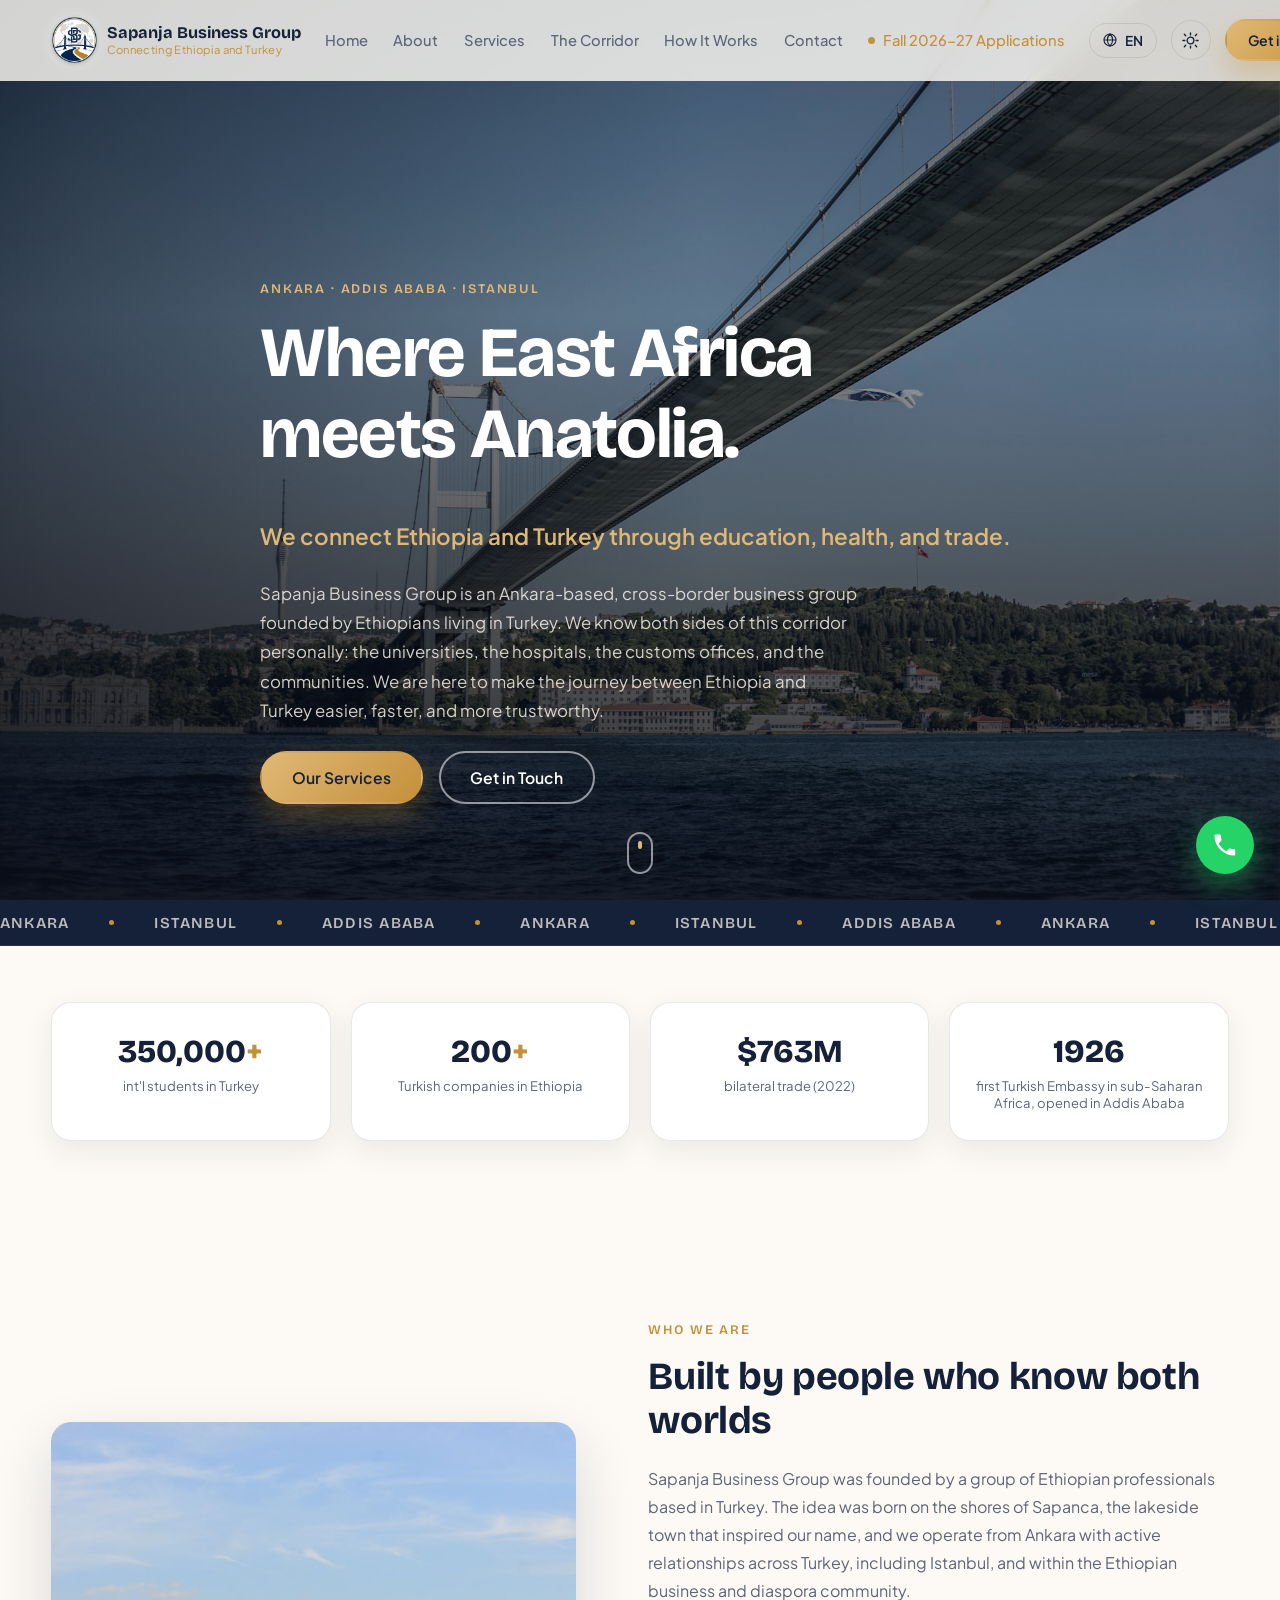
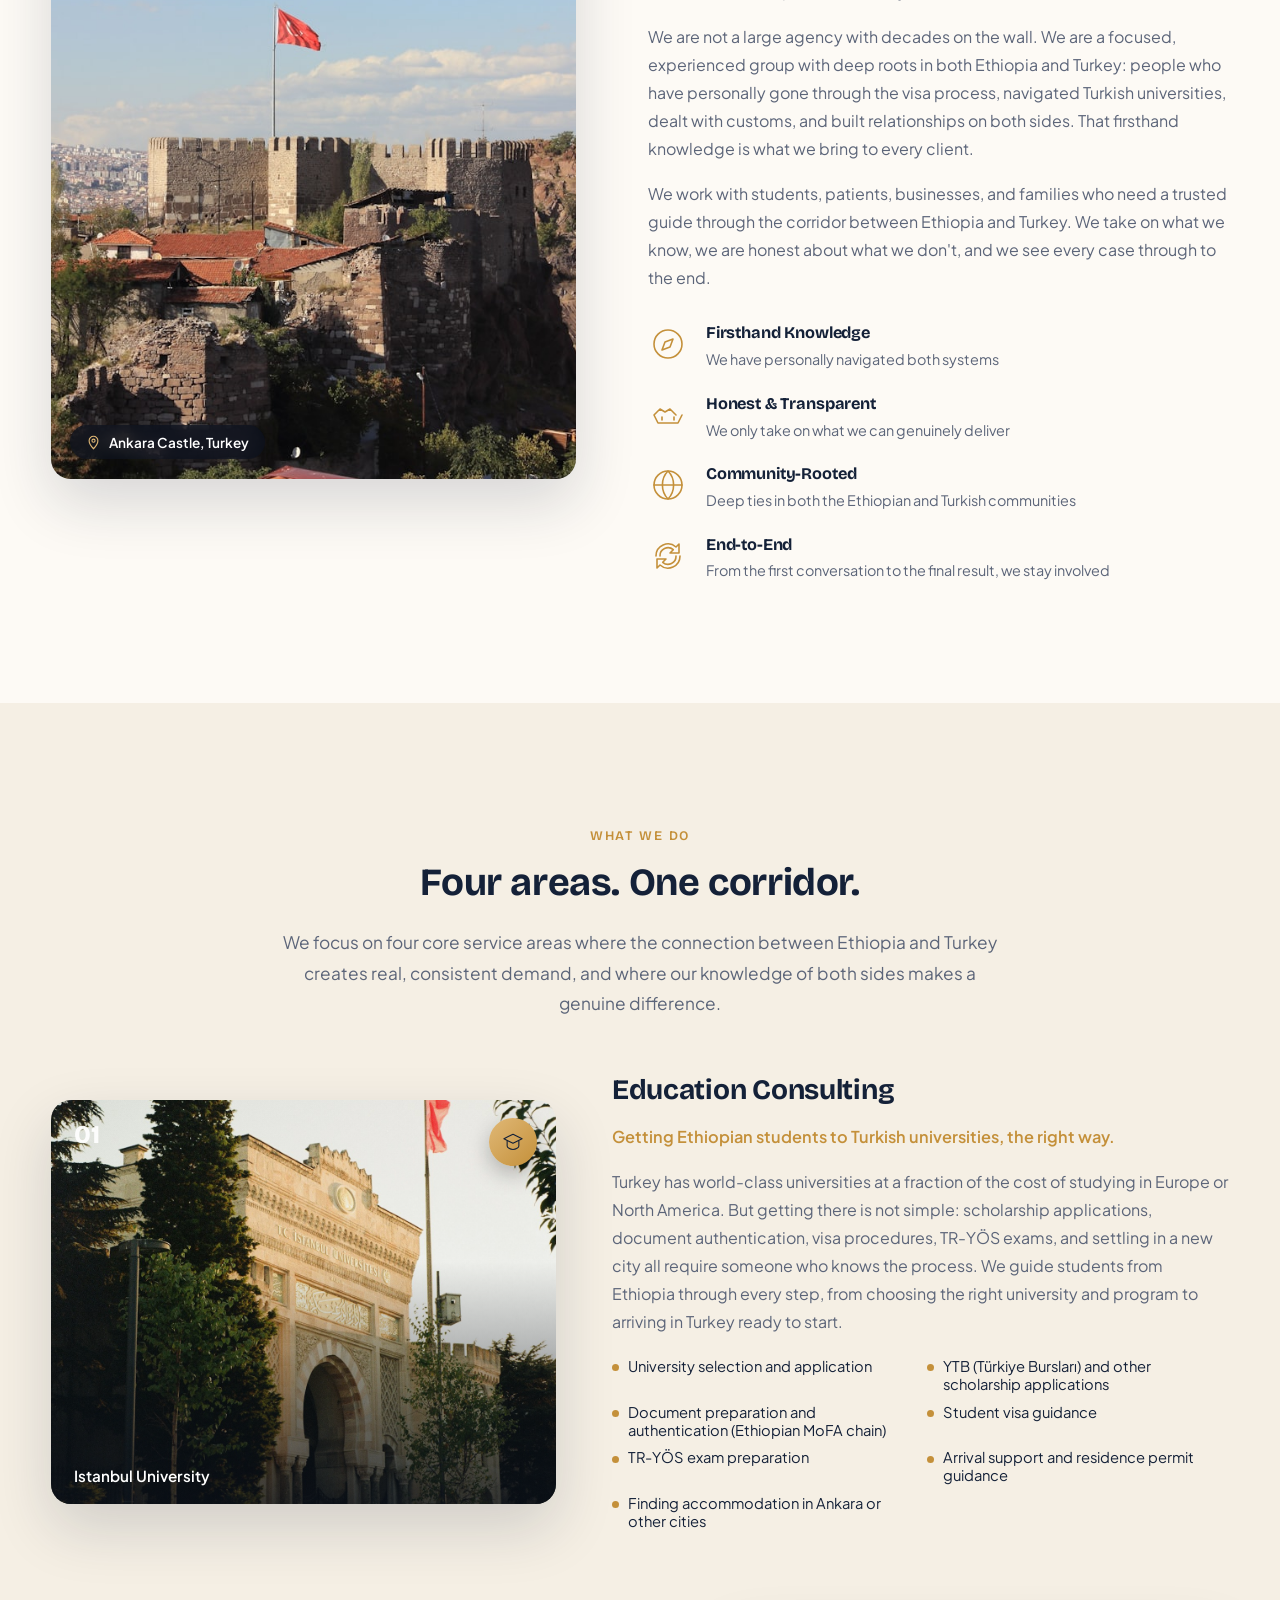
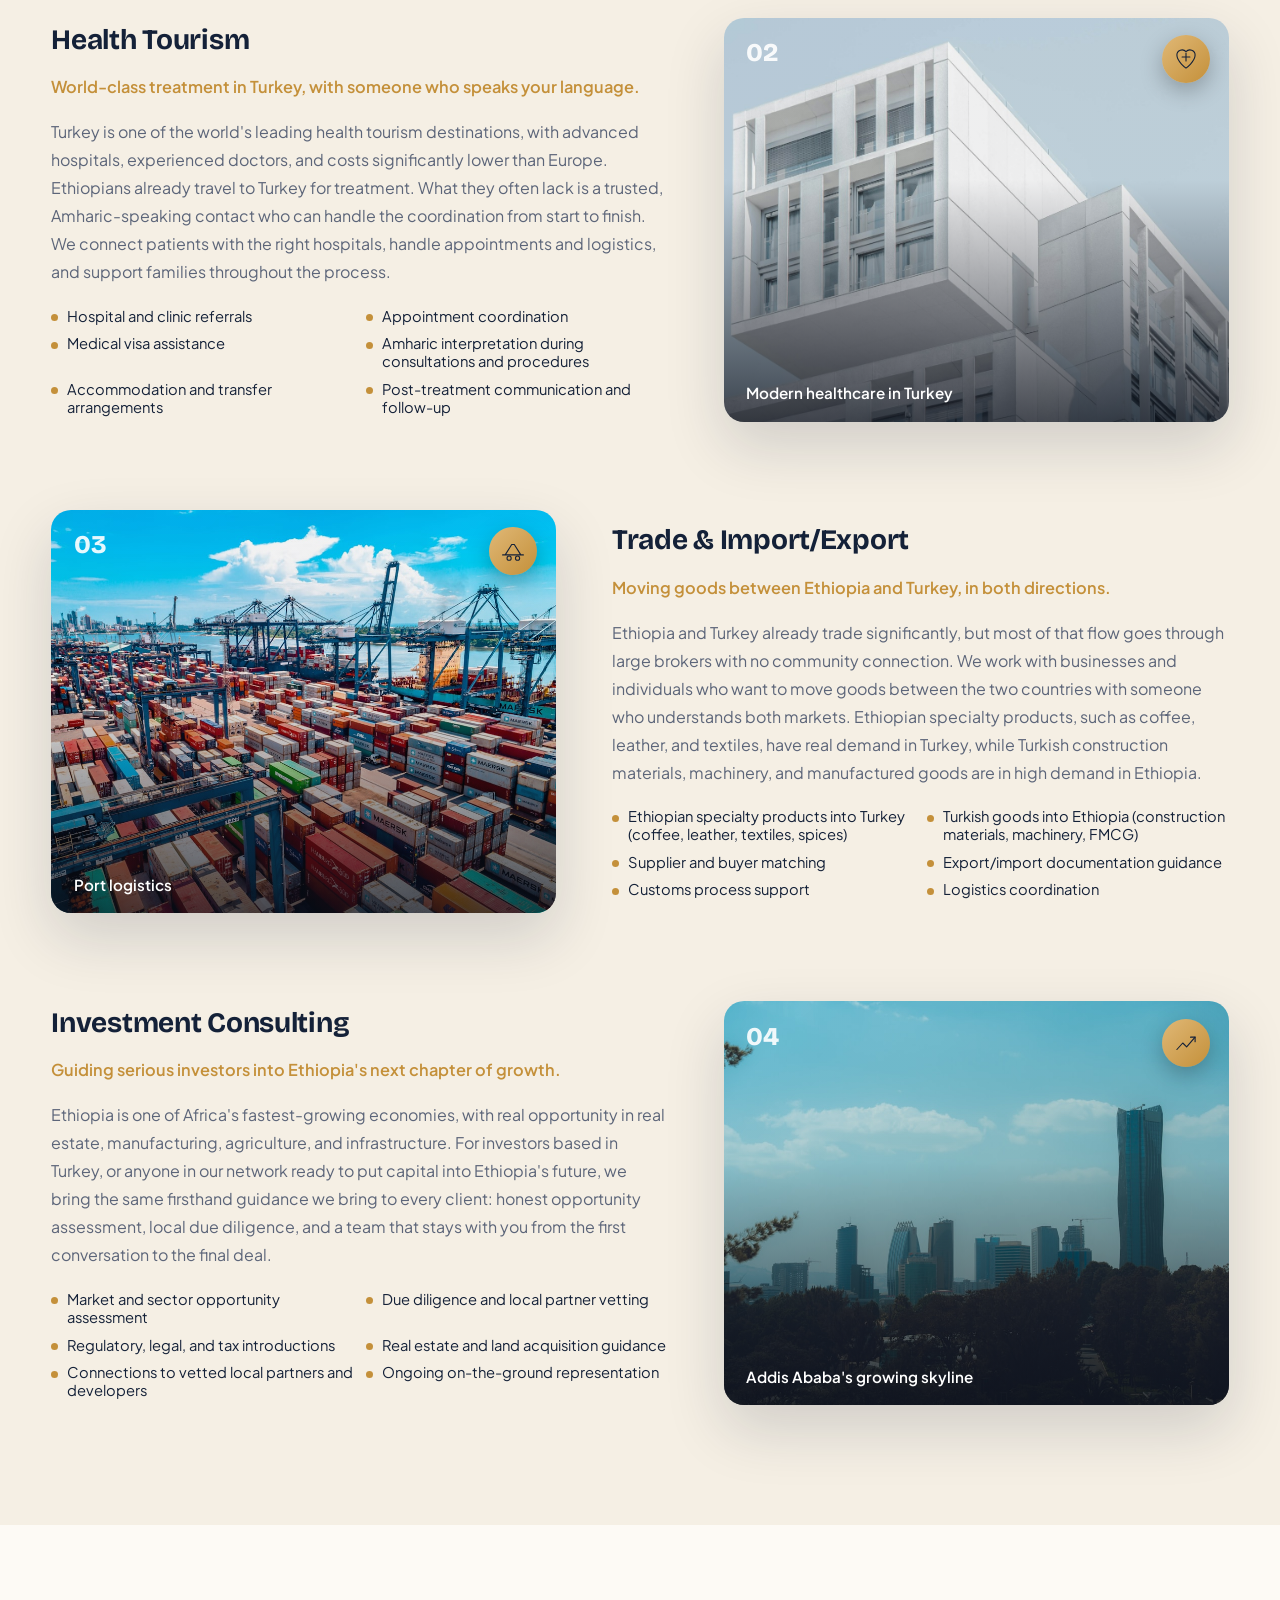
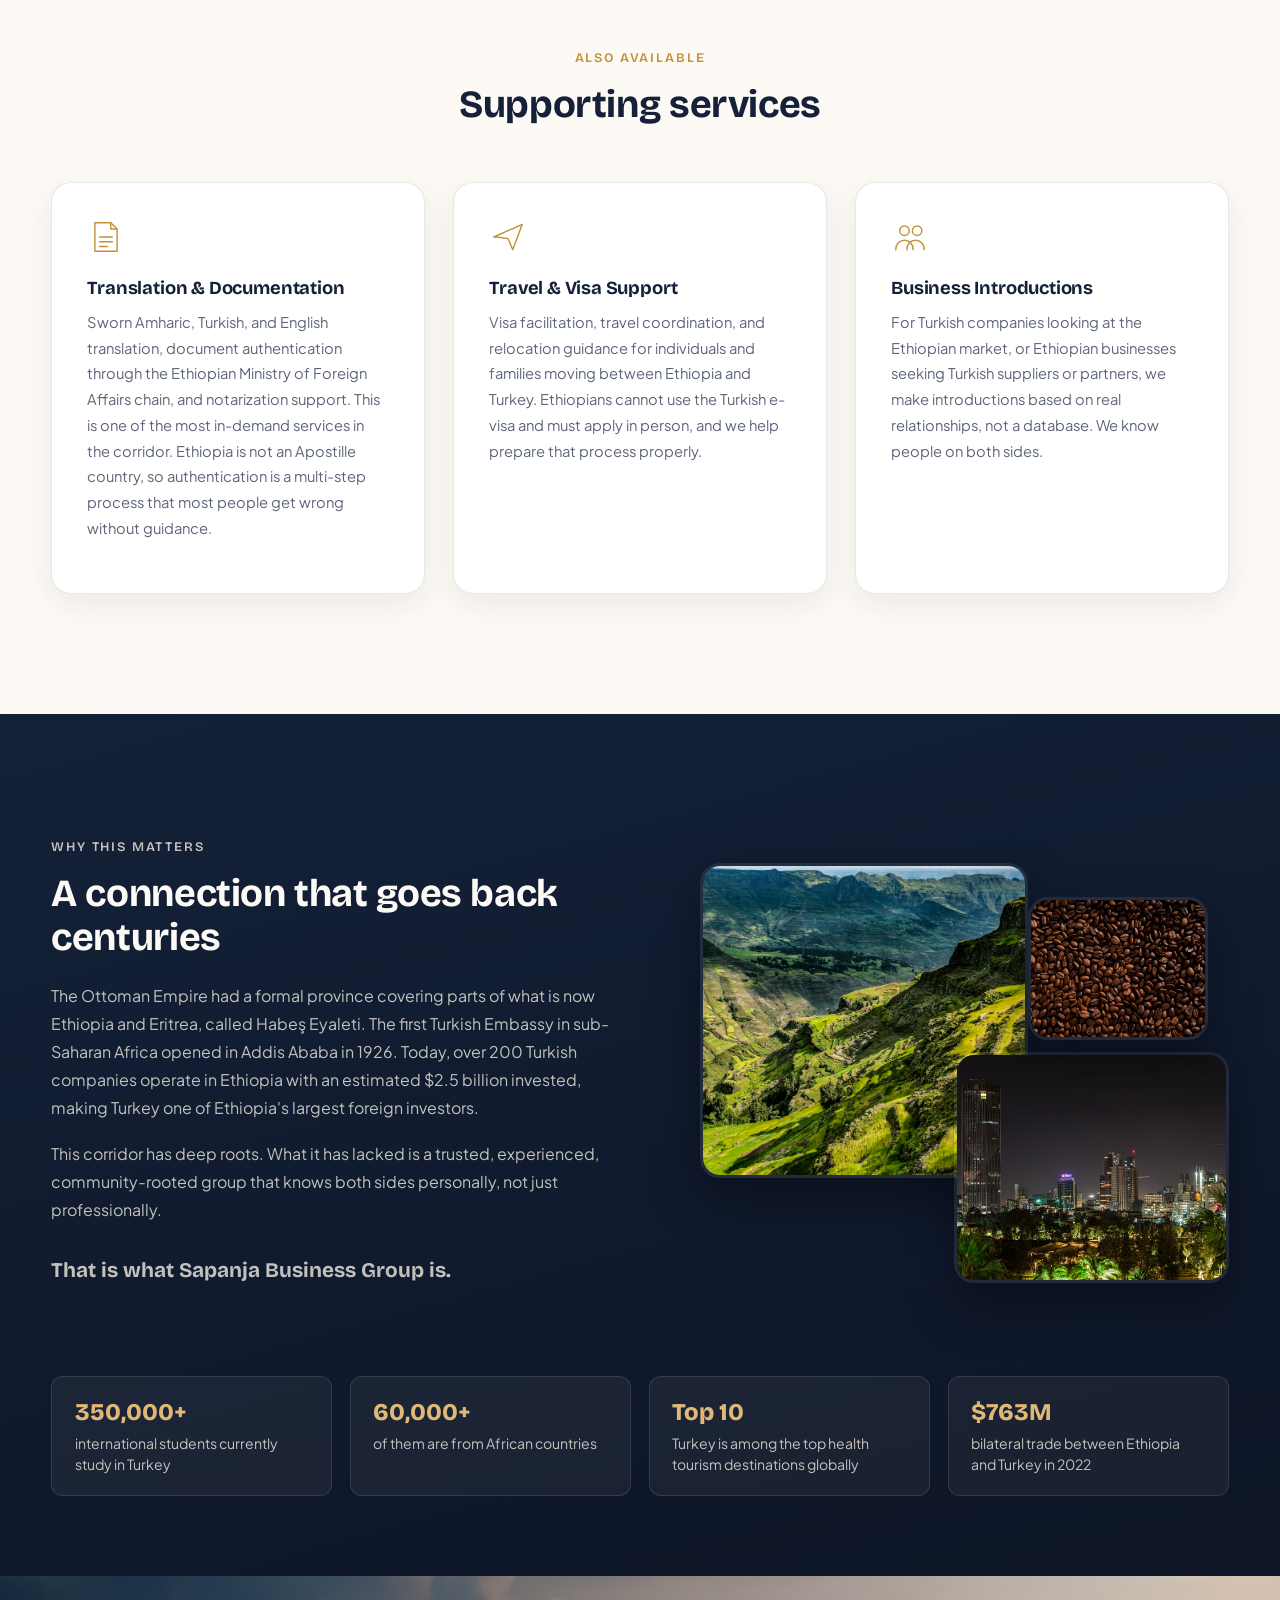
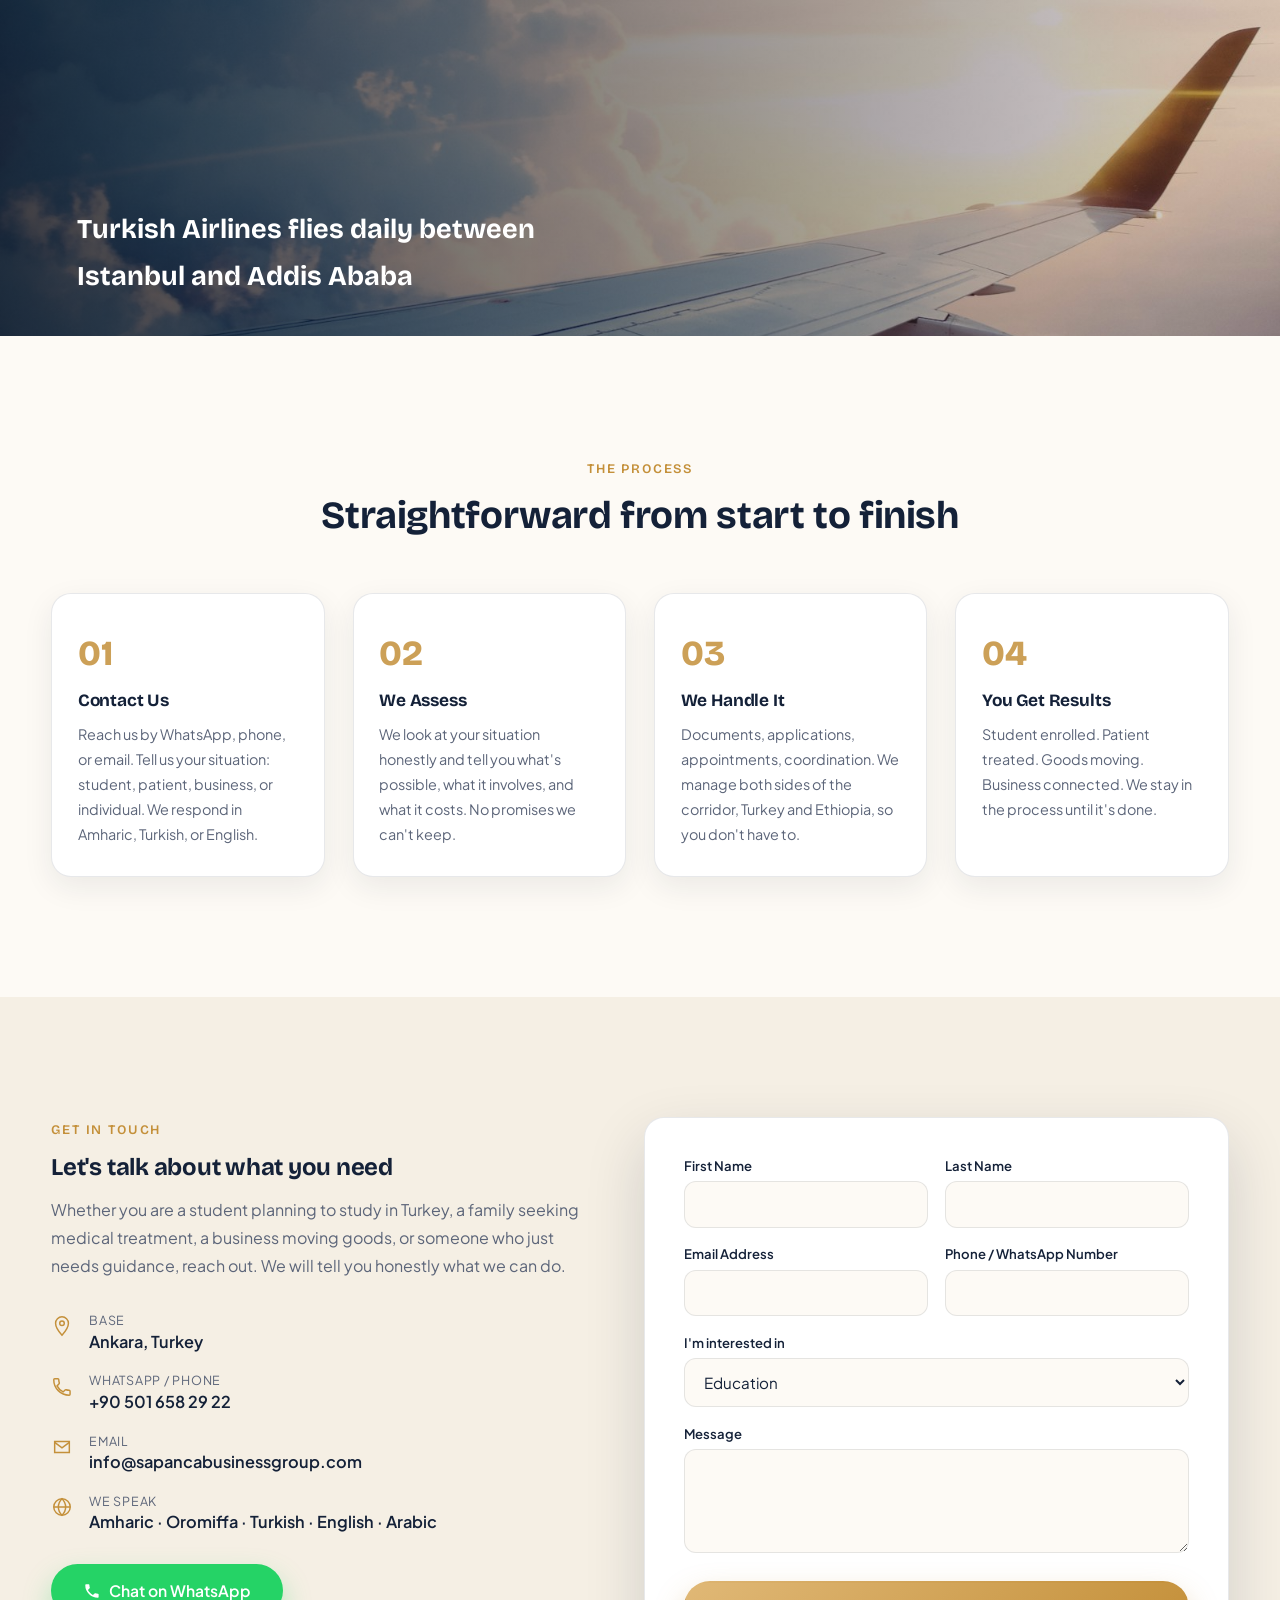
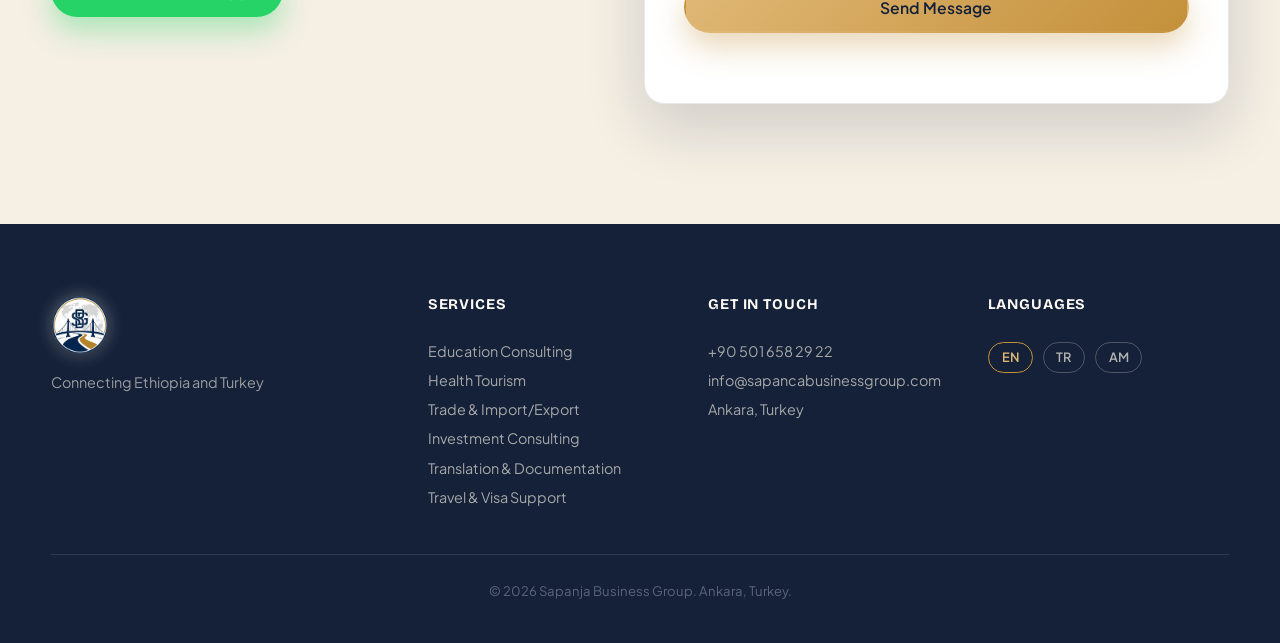
==== index.html @ 3c1582ed "Replace WhatsApp-only submission with automatic delivery Applications now reach us without the appli" ====
<!DOCTYPE html>
<html lang="en">
<head>
<meta charset="UTF-8">
<meta name="viewport" content="width=device-width, initial-scale=1.0">
<title>Sapanja Business Group | Ethiopia Turkey Education, Health & Trade</title>
<meta name="description" content="Ankara-based cross-border business group connecting Ethiopia and Turkey through education consulting, health tourism, import/export trade, and investment consulting. We speak Amharic, Oromiffa, Turkish, English, and Arabic.">
<meta name="keywords" content="study in Turkey from Ethiopia, Ethiopian students Turkey, health tourism Turkey Ethiopia, Ethiopia Turkey trade, Amharic Turkish translation, YTB scholarship Ethiopia, Ankara Ethiopia business">
<link rel="icon" type="image/png" href="assets/logo-icon.png">

<meta property="og:title" content="Sapanja Business Group | Connecting Ethiopia and Turkey">
<meta property="og:description" content="Education, health tourism, and trade between Ethiopia and Turkey.">
<meta property="og:image" content="assets/images/hero-istanbul.jpg">
<meta property="og:type" content="website">

<link rel="preconnect" href="https://fonts.googleapis.com">
<link rel="preconnect" href="https://fonts.gstatic.com" crossorigin>
<link href="https://fonts.googleapis.com/css2?family=Bricolage+Grotesque:opsz,wght@12..96,400..800&family=Plus+Jakarta+Sans:ital,wght@0,400;0,500;0,600;0,700;0,800;1,500&family=Noto+Sans+Ethiopic:wght@400;500;600;700;800&display=swap" rel="stylesheet">

<link rel="stylesheet" href="css/styles.css">
</head>
<body>

<div id="preloader" aria-hidden="true">
  <div class="preloader-badge">
    <video class="preloader-video" src="assets/animation.mp4" autoplay muted playsinline></video>
  </div>
</div>

<header class="site-header" id="siteHeader">
  <div class="container header-inner">
    <a href="#home" class="brand">
      <img src="assets/logo-icon.png" alt="Sapanja Business Group" class="brand-logo">
      <span class="brand-text">
        <span class="brand-name">Sapanja Business Group</span>
        <span class="brand-tag" data-i18n="footer.tagline">Connecting Ethiopia and Turkey</span>
      </span>
    </a>

    <nav class="main-nav" id="mainNav">
      <a href="#home" data-i18n="nav.home">Home</a>
      <a href="#about" data-i18n="nav.about">About</a>
      <a href="#services" data-i18n="nav.services">Services</a>
      <a href="#corridor" data-i18n="nav.corridor">The Corridor</a>
      <a href="#process" data-i18n="nav.process">How It Works</a>
      <a href="#contact" data-i18n="nav.contact">Contact</a>
      <a href="apply.html" class="nav-apply-link"><i></i><span data-i18n="nav.apply">Fall 2026-27 Applications</span></a>
    </nav>

    <div class="header-actions">
      <div class="lang-switch" id="langSwitch">
        <button type="button" class="lang-current" id="langButton" aria-haspopup="listbox" aria-expanded="false">
          <svg viewBox="0 0 24 24" class="icon-globe"><circle cx="12" cy="12" r="9"/><path d="M3 12h18M12 3c2.5 2.5 4 6 4 9s-1.5 6.5-4 9c-2.5-2.5-4-6-4-9s1.5-6.5 4-9Z"/></svg>
          <span id="langLabel">EN</span>
        </button>
        <ul class="lang-menu" id="langMenu" role="listbox" aria-label="Select language">
          <li role="option" data-lang="en">English</li>
          <li role="option" data-lang="tr">Türkçe</li>
          <li role="option" data-lang="am">አማርኛ</li>
        </ul>
      </div>

      <button type="button" class="theme-toggle" id="themeToggle" aria-label="Toggle dark mode">
        <svg class="icon-sun" viewBox="0 0 24 24"><circle cx="12" cy="12" r="4.2"/><path d="M12 2.5v2.4M12 19.1v2.4M4.2 4.2l1.7 1.7M18.1 18.1l1.7 1.7M2.5 12h2.4M19.1 12h2.4M4.2 19.8l1.7-1.7M18.1 5.9l1.7-1.7" stroke-linecap="round"/></svg>
        <svg class="icon-moon" viewBox="0 0 24 24"><path d="M20.2 14.6A8.4 8.4 0 1 1 9.4 3.8a6.7 6.7 0 0 0 10.8 10.8Z"/></svg>
      </button>

      <a class="btn btn-gold header-cta" href="#contact" data-i18n="nav.cta">Get in Touch</a>

      <button type="button" class="hamburger" id="hamburger" aria-label="Menu" aria-expanded="false">
        <span></span><span></span><span></span>
      </button>
    </div>
  </div>
</header>

<!-- HERO -->
<section class="hero" id="home">
  <div class="hero-media">
    <picture>
      <source media="(max-width: 640px)" srcset="assets/images/hero-istanbul-mobile.jpg">
      <img src="assets/images/hero-istanbul.jpg" alt="Bosphorus Bridge, Istanbul" class="hero-img">
    </picture>
    <div class="hero-scrim"></div>
  </div>

  <div class="container hero-inner">
    <p class="eyebrow eyebrow-light reveal" data-i18n="hero.eyebrow">Ankara · Addis Ababa · Istanbul</p>
    <h1 class="hero-headline reveal" data-i18n="hero.headline">Where East Africa meets Anatolia.</h1>
    <p class="hero-subheadline reveal" data-i18n="hero.subheadline">We connect Ethiopia and Turkey through education, health, trade, and investment.</p>
    <p class="hero-body reveal" data-i18n="hero.body">Sapanja Business Group is an Ankara-based, cross-border business group founded by Ethiopians living in Turkey.</p>

    <div class="hero-cta reveal">
      <a href="#services" class="btn btn-gold" data-i18n="hero.cta1">Our Services</a>
      <a href="#contact" class="btn btn-outline-light" data-i18n="hero.cta2">Get in Touch</a>
    </div>
  </div>

  <a href="#about" class="scroll-cue" aria-hidden="true"><span></span></a>
</section>

<!-- ROUTE MARQUEE -->
<div class="marquee">
  <div class="marquee-track">
    <span>Ankara</span><i></i><span>Istanbul</span><i></i><span>Addis Ababa</span><i></i>
    <span>Ankara</span><i></i><span>Istanbul</span><i></i><span>Addis Ababa</span><i></i>
    <span>Ankara</span><i></i><span>Istanbul</span><i></i><span>Addis Ababa</span><i></i>
    <span>Ankara</span><i></i><span>Istanbul</span><i></i><span>Addis Ababa</span><i></i>
  </div>
</div>

<!-- STATS -->
<section class="stats-strip">
  <div class="container stats-grid">
    <div class="stat-card reveal">
      <span class="stat-num" data-count="350000">0</span><span class="stat-plus">+</span>
      <span class="stat-label" data-i18n="stats.students">int'l students in Turkey</span>
    </div>
    <div class="stat-card reveal">
      <span class="stat-num" data-count="200">0</span><span class="stat-plus">+</span>
      <span class="stat-label" data-i18n="stats.companies">Turkish companies in Ethiopia</span>
    </div>
    <div class="stat-card reveal">
      <span class="stat-num-plain">$763M</span>
      <span class="stat-label" data-i18n="stats.trade">bilateral trade (2022)</span>
    </div>
    <div class="stat-card reveal">
      <span class="stat-num-plain">1926</span>
      <span class="stat-label" data-i18n="corridor.fact5">first embassy in sub-Saharan Africa</span>
    </div>
  </div>
</section>

<!-- ABOUT -->
<section class="section" id="about">
  <div class="container about-grid">
    <div class="about-media reveal">
      <img src="assets/images/ankara-castle.jpg" alt="Ankara Castle overlooking the city, Turkey" loading="lazy">
      <div class="about-media-caption">
        <svg viewBox="0 0 24 24" class="pin-icon"><path d="M12 22s7-7.58 7-13A7 7 0 0 0 5 9c0 5.42 7 13 7 13Z"/><circle cx="12" cy="9" r="2.5"/></svg>
        <span data-i18n="about.imageCaption">Ankara Castle, Turkey</span>
      </div>
    </div>

    <div class="about-copy reveal">
      <p class="eyebrow" data-i18n="about.eyebrow">Who We Are</p>
      <h2 data-i18n="about.headline">Built by people who know both worlds</h2>
      <p data-i18n="about.body1">Sapanja Business Group was founded by a group of Ethiopian professionals based in Turkey.</p>
      <p data-i18n="about.body2">We are not a large agency with decades on the wall.</p>
      <p data-i18n="about.body3">We work with students, patients, businesses, and families who need a trusted guide.</p>

      <div class="value-list">
        <div class="value-row">
          <svg viewBox="0 0 40 40" class="value-icon"><circle cx="20" cy="20" r="14"/><path d="M25 15l-3 8-8 3 3-8 8-3Z"/></svg>
          <div><h3 data-i18n="about.value1.title">Firsthand Knowledge</h3><p data-i18n="about.value1.desc">We have personally navigated both systems</p></div>
        </div>
        <div class="value-row">
          <svg viewBox="0 0 40 40" class="value-icon"><path d="M6 20l6-6 5 3 5-3 6 6M6 20l4 8h20l4-8M14 22v3M26 22v3"/></svg>
          <div><h3 data-i18n="about.value2.title">Honest &amp; Transparent</h3><p data-i18n="about.value2.desc">We only take on what we can genuinely deliver</p></div>
        </div>
        <div class="value-row">
          <svg viewBox="0 0 40 40" class="value-icon"><circle cx="20" cy="20" r="14"/><path d="M6 20h28M20 6c3.5 3.5 5.6 8.5 5.6 14S23.5 30.5 20 34c-3.5-3.5-5.6-8.5-5.6-14S16.5 9.5 20 6Z"/></svg>
          <div><h3 data-i18n="about.value3.title">Community-Rooted</h3><p data-i18n="about.value3.desc">Deep ties in both the Ethiopian and Turkish communities</p></div>
        </div>
        <div class="value-row">
          <svg viewBox="0 0 40 40" class="value-icon"><path d="M8 20a12 12 0 0 1 20-9l3-3v9h-9l3.3-3.3A8 8 0 0 0 12 20"/><path d="M32 20a12 12 0 0 1-20 9l-3 3v-9h9l-3.3 3.3A8 8 0 0 0 28 20"/></svg>
          <div><h3 data-i18n="about.value4.title">End-to-End</h3><p data-i18n="about.value4.desc">From the first conversation to the final result, we stay involved</p></div>
        </div>
      </div>
    </div>
  </div>
</section>

<!-- SERVICES -->
<section class="section section-alt" id="services">
  <div class="container">
    <div class="section-head reveal">
      <p class="eyebrow" data-i18n="services.eyebrow">What We Do</p>
      <h2 data-i18n="services.headline">Three areas. One corridor.</h2>
      <p class="section-intro" data-i18n="services.intro">We focus on three core service areas where the connection between Ethiopia and Turkey creates real, consistent demand.</p>
    </div>

    <div class="service-block reveal">
      <div class="service-media">
        <img src="assets/images/education-university.jpg" alt="Istanbul University historic gate" loading="lazy">
        <span class="service-number">01</span>
        <span class="service-badge">
          <svg viewBox="0 0 40 40"><path d="M20 8 6 15l14 7 14-7-14-7Z"/><path d="M11 18v8c0 2.5 4.5 5.5 9 5.5s9-3 9-5.5v-8"/></svg>
        </span>
        <span class="service-caption" data-i18n="service1.imageCaption">Istanbul University</span>
      </div>
      <div class="service-copy">
        <h3 data-i18n="service1.title">Education Consulting</h3>
        <p class="service-tagline" data-i18n="service1.tagline">Getting Ethiopian students to Turkish universities, the right way.</p>
        <p data-i18n="service1.body">Turkey has world-class universities at a fraction of the cost of studying in Europe or North America.</p>
        <ul class="service-list" id="service1List"></ul>
      </div>
    </div>

    <div class="service-block reverse reveal">
      <div class="service-media">
        <img src="assets/images/health-hospital.jpg" alt="Modern hospital building facade in Turkey" loading="lazy">
        <span class="service-number">02</span>
        <span class="service-badge">
          <svg viewBox="0 0 40 40"><path d="M20 34S6 24 6 14a8 8 0 0 1 14-5.3A8 8 0 0 1 34 14c0 10-14 20-14 20Z"/><path d="M14 17h12M20 11v12" stroke-linecap="round"/></svg>
        </span>
        <span class="service-caption" data-i18n="service2.imageCaption">Modern healthcare in Turkey</span>
      </div>
      <div class="service-copy">
        <h3 data-i18n="service2.title">Health Tourism</h3>
        <p class="service-tagline" data-i18n="service2.tagline">World-class treatment in Turkey, with someone who speaks your language.</p>
        <p data-i18n="service2.body">Turkey is one of the world's leading health tourism destinations, with advanced hospitals and experienced doctors.</p>
        <ul class="service-list" id="service2List"></ul>
      </div>
    </div>

    <div class="service-block reveal">
      <div class="service-media">
        <img src="assets/images/trade-containers.jpg" alt="Shipping containers at a busy port" loading="lazy">
        <span class="service-number">03</span>
        <span class="service-badge">
          <svg viewBox="0 0 40 40"><path d="M4 26h32M8 26 18 10h4l10 16" /><circle cx="14" cy="31" r="3.2"/><circle cx="27" cy="31" r="3.2"/></svg>
        </span>
        <span class="service-caption" data-i18n="service3.imageCaption">Port logistics</span>
      </div>
      <div class="service-copy">
        <h3 data-i18n="service3.title">Trade &amp; Import/Export</h3>
        <p class="service-tagline" data-i18n="service3.tagline">Moving goods between Ethiopia and Turkey, in both directions.</p>
        <p data-i18n="service3.body">Ethiopia and Turkey already trade significantly, but most of that flow goes through large brokers with no community connection.</p>
        <ul class="service-list" id="service3List"></ul>
      </div>
    </div>

    <div class="service-block reverse reveal">
      <div class="service-media">
        <img src="assets/images/investment-addis.jpg" alt="Addis Ababa skyline with skyscrapers and construction cranes" loading="lazy">
        <span class="service-number">04</span>
        <span class="service-badge">
          <svg viewBox="0 0 40 40"><path d="M6 30 15 20l6 6 13-15" stroke-linecap="round" stroke-linejoin="round"/><path d="M27 11h7v7" stroke-linecap="round" stroke-linejoin="round"/></svg>
        </span>
        <span class="service-caption" data-i18n="service4.imageCaption">Addis Ababa's growing skyline</span>
      </div>
      <div class="service-copy">
        <h3 data-i18n="service4.title">Investment Consulting</h3>
        <p class="service-tagline" data-i18n="service4.tagline">Guiding serious investors into Ethiopia's next chapter of growth.</p>
        <p data-i18n="service4.body">Ethiopia is one of Africa's fastest-growing economies, with real opportunity in real estate, manufacturing, agriculture, and infrastructure.</p>
        <ul class="service-list" id="service4List"></ul>
      </div>
    </div>
  </div>
</section>

<!-- ADDITIONAL SERVICES -->
<section class="section" id="additional">
  <div class="container">
    <div class="section-head reveal">
      <p class="eyebrow" data-i18n="additional.eyebrow">Also Available</p>
      <h2 data-i18n="additional.headline">Supporting services</h2>
    </div>

    <div class="additional-grid reveal">
      <div class="additional-card">
        <svg viewBox="0 0 48 48" class="additional-icon"><path d="M10 6h20l8 8v28H10V6Z"/><path d="M30 6v8h8" /><path d="M16 24h16M16 30h16M16 36h10"/></svg>
        <h3 data-i18n="additional.item1.title">Translation &amp; Documentation</h3>
        <p data-i18n="additional.item1.body">Sworn Amharic, Turkish, and English translation, plus document authentication and notarization support.</p>
      </div>
      <div class="additional-card">
        <svg viewBox="0 0 48 48" class="additional-icon"><path d="M6 24 42 8 30 40l-6-14-14-2Z"/></svg>
        <h3 data-i18n="additional.item2.title">Travel &amp; Visa Support</h3>
        <p data-i18n="additional.item2.body">Visa facilitation, travel coordination, and relocation guidance for individuals and families.</p>
      </div>
      <div class="additional-card">
        <svg viewBox="0 0 48 48" class="additional-icon"><circle cx="17" cy="16" r="6"/><circle cx="33" cy="16" r="6"/><path d="M6 40c0-7 5-12 11-12s11 5 11 12M20 40c0-7 5-12 11-12s11 5 11 12"/></svg>
        <h3 data-i18n="additional.item3.title">Business Introductions</h3>
        <p data-i18n="additional.item3.body">Introductions based on real relationships between Turkish and Ethiopian businesses.</p>
      </div>
    </div>
  </div>
</section>

<!-- CORRIDOR -->
<section class="section section-dark" id="corridor">
  <div class="container corridor-grid">
    <div class="reveal">
      <p class="eyebrow eyebrow-light" data-i18n="corridor.eyebrow">Why This Matters</p>
      <h2 data-i18n="corridor.headline">A connection that goes back centuries</h2>
      <p data-i18n="corridor.body1">The Ottoman Empire had a formal province covering parts of what is now Ethiopia and Eritrea, called Habeş Eyaleti.</p>
      <p data-i18n="corridor.body2">This corridor has deep roots.</p>
      <p class="corridor-statement" data-i18n="corridor.body3">That is what Sapanja Business Group is.</p>
    </div>

    <div class="corridor-photos reveal">
      <img src="assets/images/ethiopia-highlands.jpg" alt="Ethiopian highlands landscape" class="corridor-photo photo-a" loading="lazy">
      <img src="assets/images/addis-ababa.jpg" alt="Addis Ababa skyline at night" class="corridor-photo photo-b" loading="lazy">
      <img src="assets/images/coffee-beans.jpg" alt="Roasted Ethiopian coffee beans" class="corridor-photo photo-c" loading="lazy">
    </div>
  </div>

  <div class="container corridor-facts reveal">
    <div class="fact"><span class="fact-num">350,000+</span><span data-i18n="corridor.fact1">international students currently study in Turkey</span></div>
    <div class="fact"><span class="fact-num">60,000+</span><span data-i18n="corridor.fact2">of them are from African countries</span></div>
    <div class="fact"><span class="fact-num">Top 10</span><span data-i18n="corridor.fact3">Turkey is among the top health tourism destinations globally</span></div>
    <div class="fact"><span class="fact-num">$763M</span><span data-i18n="corridor.fact4">bilateral trade between Ethiopia and Turkey in 2022</span></div>
  </div>
</section>

<!-- TRAVEL BAND -->
<section class="travel-band">
  <img src="assets/images/corridor-airplane.jpg" alt="Airplane wing above the clouds" loading="lazy">
  <div class="travel-band-scrim"></div>
  <p class="reveal" data-i18n="corridor.travelCaption">Turkish Airlines flies daily between Istanbul and Addis Ababa</p>
</section>

<!-- PROCESS -->
<section class="section" id="process">
  <div class="container">
    <div class="section-head reveal">
      <p class="eyebrow" data-i18n="process.eyebrow">The Process</p>
      <h2 data-i18n="process.headline">Straightforward from start to finish</h2>
    </div>

    <div class="process-grid reveal">
      <div class="process-step">
        <span class="process-num">01</span>
        <h3 data-i18n="process.step1.title">Contact Us</h3>
        <p data-i18n="process.step1.desc">Reach us by WhatsApp, phone, or email.</p>
      </div>
      <div class="process-step">
        <span class="process-num">02</span>
        <h3 data-i18n="process.step2.title">We Assess</h3>
        <p data-i18n="process.step2.desc">We look at your situation honestly and tell you what is possible.</p>
      </div>
      <div class="process-step">
        <span class="process-num">03</span>
        <h3 data-i18n="process.step3.title">We Handle It</h3>
        <p data-i18n="process.step3.desc">Documents, applications, appointments, coordination.</p>
      </div>
      <div class="process-step">
        <span class="process-num">04</span>
        <h3 data-i18n="process.step4.title">You Get Results</h3>
        <p data-i18n="process.step4.desc">Student enrolled. Patient treated. Goods moving. Business connected.</p>
      </div>
    </div>
  </div>
</section>

<!-- CONTACT -->
<section class="section section-alt" id="contact">
  <div class="container contact-grid">
    <div class="contact-info reveal">
      <p class="eyebrow" data-i18n="contact.eyebrow">Get In Touch</p>
      <h2 data-i18n="contact.headline">Let's talk about what you need</h2>
      <p data-i18n="contact.body">Whether you are a student, a family seeking medical treatment, or a business moving goods, reach out.</p>

      <ul class="contact-list">
        <li>
          <svg viewBox="0 0 24 24" class="contact-icon"><path d="M12 22s7-7.58 7-13A7 7 0 0 0 5 9c0 5.42 7 13 7 13Z"/><circle cx="12" cy="9" r="2.5"/></svg>
          <div><span class="contact-label" data-i18n="contact.base">Base</span><strong>Ankara, Turkey</strong></div>
        </li>
        <li>
          <svg viewBox="0 0 24 24" class="contact-icon"><path d="M6.6 10.8c1.4 2.8 3.8 5.1 6.6 6.6l2.2-2.2a1 1 0 0 1 1-.25 11 11 0 0 0 3.4.55 1 1 0 0 1 1 1V20a1 1 0 0 1-1 1A17 17 0 0 1 3 4a1 1 0 0 1 1-1h3.5a1 1 0 0 1 1 1 11 11 0 0 0 .55 3.4 1 1 0 0 1-.25 1L6.6 10.8Z"/></svg>
          <div><span class="contact-label" data-i18n="contact.whatsapp">WhatsApp / Phone</span><a href="https://wa.me/905016582922" target="_blank" rel="noopener"><strong>+90 501 658 29 22</strong></a></div>
        </li>
        <li>
          <svg viewBox="0 0 24 24" class="contact-icon"><path d="M4 6h16v12H4V6Z"/><path d="m4 7 8 6 8-6"/></svg>
          <div><span class="contact-label" data-i18n="contact.emailLabel">Email</span><a href="mailto:info@sapancabusinessgroup.com"><strong>info@sapancabusinessgroup.com</strong></a></div>
        </li>
        <li>
          <svg viewBox="0 0 24 24" class="contact-icon"><circle cx="12" cy="12" r="9"/><path d="M3 12h18M12 3c2.5 2.5 4 6 4 9s-1.5 6.5-4 9c-2.5-2.5-4-6-4-9s1.5-6.5 4-9Z"/></svg>
          <div><span class="contact-label" data-i18n="contact.languages">We speak</span><strong data-i18n="contact.languagesValue">Amharic · Oromiffa · Turkish · English · Arabic</strong></div>
        </li>
      </ul>

      <a href="https://wa.me/905016582922" target="_blank" rel="noopener" class="btn btn-whatsapp">
        <svg viewBox="0 0 24 24" class="btn-icon"><path d="M6.6 10.8c1.4 2.8 3.8 5.1 6.6 6.6l2.2-2.2a1 1 0 0 1 1-.25 11 11 0 0 0 3.4.55 1 1 0 0 1 1 1V20a1 1 0 0 1-1 1A17 17 0 0 1 3 4a1 1 0 0 1 1-1h3.5a1 1 0 0 1 1 1 11 11 0 0 0 .55 3.4 1 1 0 0 1-.25 1L6.6 10.8Z"/></svg>
        <span data-i18n="contact.whatsappCta">Chat on WhatsApp</span>
      </a>
    </div>

    <form class="contact-form reveal" id="contactForm">
      <div class="form-row">
        <div class="form-field">
          <label for="firstName" data-i18n="form.firstName">First Name</label>
          <input type="text" id="firstName" name="firstName" required>
        </div>
        <div class="form-field">
          <label for="lastName" data-i18n="form.lastName">Last Name</label>
          <input type="text" id="lastName" name="lastName" required>
        </div>
      </div>
      <div class="form-row">
        <div class="form-field">
          <label for="email" data-i18n="form.email">Email Address</label>
          <input type="email" id="email" name="email" required>
        </div>
        <div class="form-field">
          <label for="phone" data-i18n="form.phone">Phone / WhatsApp Number</label>
          <input type="tel" id="phone" name="phone" required>
        </div>
      </div>
      <div class="form-field">
        <label for="interest" data-i18n="form.interest">I'm interested in</label>
        <select id="interest" name="interest">
          <option value="education" data-i18n="form.opt.education">Education</option>
          <option value="health" data-i18n="form.opt.health">Health Tourism</option>
          <option value="trade" data-i18n="form.opt.trade">Trade</option>
          <option value="translation" data-i18n="form.opt.translation">Translation</option>
          <option value="travel" data-i18n="form.opt.travel">Travel &amp; Visa</option>
          <option value="business" data-i18n="form.opt.business">Business Introduction</option>
          <option value="other" data-i18n="form.opt.other">Other</option>
        </select>
      </div>
      <div class="form-field">
        <label for="message" data-i18n="form.message">Message</label>
        <textarea id="message" name="message" rows="4" required></textarea>
      </div>
      <button type="submit" class="btn btn-gold form-submit" data-i18n="form.submit">Send Message</button>
      <p class="form-note" id="formNote"></p>
    </form>
  </div>
</section>

<!-- FOOTER -->
<footer class="site-footer">
  <div class="container footer-inner">
    <div class="footer-brand">
      <img src="assets/logo-icon.png" alt="Sapanja Business Group" class="footer-logo">
      <p data-i18n="footer.tagline">Connecting Ethiopia and Turkey</p>
    </div>

    <div class="footer-col">
      <h4 data-i18n="footer.servicesTitle">Services</h4>
      <a href="#services" data-i18n="service1.title">Education Consulting</a>
      <a href="#services" data-i18n="service2.title">Health Tourism</a>
      <a href="#services" data-i18n="service3.title">Trade</a>
      <a href="#services" data-i18n="service4.title">Investment Consulting</a>
      <a href="#additional" data-i18n="additional.item1.title">Translation</a>
      <a href="#additional" data-i18n="additional.item2.title">Travel &amp; Visa</a>
    </div>

    <div class="footer-col">
      <h4 data-i18n="contact.eyebrow">Get In Touch</h4>
      <a href="tel:+905016582922">+90 501 658 29 22</a>
      <a href="mailto:info@sapancabusinessgroup.com">info@sapancabusinessgroup.com</a>
      <span data-i18n="contact.baseValue">Ankara, Turkey</span>
    </div>

    <div class="footer-col">
      <h4 data-i18n="footer.languagesTitle">Languages</h4>
      <div class="footer-langs">
        <button type="button" data-lang="en">EN</button>
        <button type="button" data-lang="tr">TR</button>
        <button type="button" data-lang="am">AM</button>
      </div>
    </div>
  </div>
  <div class="footer-bottom">
    <p>&copy; <span id="year"></span> Sapanja Business Group. Ankara, Turkey.</p>
  </div>
</footer>

<a href="https://wa.me/905016582922" target="_blank" rel="noopener" class="whatsapp-float" aria-label="Chat on WhatsApp">
  <svg viewBox="0 0 24 24"><path d="M6.6 10.8c1.4 2.8 3.8 5.1 6.6 6.6l2.2-2.2a1 1 0 0 1 1-.25 11 11 0 0 0 3.4.55 1 1 0 0 1 1 1V20a1 1 0 0 1-1 1A17 17 0 0 1 3 4a1 1 0 0 1 1-1h3.5a1 1 0 0 1 1 1 11 11 0 0 0 .55 3.4 1 1 0 0 1-.25 1L6.6 10.8Z"/></svg>
</a>

<button type="button" class="back-to-top" id="backToTop" aria-label="Back to top">
  <svg viewBox="0 0 24 24"><path d="M12 19V5M5 12l7-7 7 7"/></svg>
</button>

<script src="js/i18n.js"></script>
<script src="js/main.js"></script>
</body>
</html>
---- css/styles.css ----
/* ===================================================================
   Sapanca Business Group - Stylesheet
=================================================================== */

:root{
  --navy: #142138;
  --navy-2: #1c2c4a;
  --gold: #c4903a;
  --gold-light: #e0b876;
  --sand: #f5efe4;
  --white: #fdfaf5;

  --bg: var(--white);
  --bg-alt: var(--sand);
  --surface: #ffffff;
  --text: #142138;
  --text-muted: #5c6579;
  --border: rgba(20,33,56,.10);
  --header-bg: rgba(253,250,245,.82);
  --shadow: 0 10px 30px rgba(20,33,56,.08);
  --shadow-lg: 0 24px 60px rgba(20,33,56,.16);

  --radius: 20px;
  --radius-sm: 12px;
  --ease: cubic-bezier(.16,1,.3,1);
}

:root[data-theme="dark"]{
  --bg: #0c1220;
  --bg-alt: #090e1a;
  --surface: #141d33;
  --text: #f3efe6;
  --text-muted: #a7b0c4;
  --border: rgba(245,239,228,.10);
  --header-bg: rgba(12,18,32,.82);
  --shadow: 0 10px 30px rgba(0,0,0,.4);
  --shadow-lg: 0 26px 70px rgba(0,0,0,.55);
  --gold: #dcae63;
}

*,*::before,*::after{ box-sizing: border-box; }
html{ scroll-behavior: smooth; }
body{
  margin:0;
  font-family:'Plus Jakarta Sans', system-ui, sans-serif;
  background: var(--bg);
  color: var(--text);
  transition: background-color .35s var(--ease), color .35s var(--ease);
  overflow-x: hidden;
  -webkit-font-smoothing: antialiased;
}
h1,h2,h3,h4{
  font-family:'Bricolage Grotesque', 'Plus Jakarta Sans', sans-serif;
  font-weight: 700;
  color: var(--text);
  line-height: 1.15;
  letter-spacing: -.01em;
  margin: 0 0 .6em;
}
p{ color: var(--text-muted); line-height: 1.75; margin: 0 0 1.1em; }
a{ color: inherit; text-decoration: none; }
img{ max-width:100%; display:block; }
ul{ list-style:none; margin:0; padding:0; }
button{ font-family: inherit; cursor:pointer; }

html[data-current-lang="am"] body{ font-family:'Noto Sans Ethiopic','Plus Jakarta Sans',sans-serif; }
html[data-current-lang="am"] h1,
html[data-current-lang="am"] h2,
html[data-current-lang="am"] h3,
html[data-current-lang="am"] h4{ font-family:'Noto Sans Ethiopic','Bricolage Grotesque',sans-serif; }

.container{
  width: min(1200px, 92%);
  margin-inline: auto;
}

.eyebrow{
  display:inline-block;
  font-family:'Bricolage Grotesque',sans-serif;
  font-weight:600;
  font-size:.82rem;
  letter-spacing:.14em;
  text-transform:uppercase;
  color: var(--gold);
  margin-bottom: .9em;
}
.eyebrow-light{ color: var(--gold-light); }

.section{ padding: 7.5rem 0; }
.section-alt{ background: var(--bg-alt); }
.section-dark{
  background: linear-gradient(165deg, var(--navy) 0%, #0d1526 100%);
  color: var(--sand);
  padding-bottom: 5rem;
}
.section-dark h2, .section-dark h3{ color: var(--white); }
.section-dark p{ color: rgba(245,239,228,.78); }

.section-head{ max-width: 720px; margin: 0 auto 3.5rem; text-align:center; }
.section-head h2{ font-size: clamp(1.9rem, 3vw, 2.7rem); }
.section-intro{ font-size: 1.08rem; }

/* ---------- Buttons ---------- */
.btn{
  display:inline-flex;
  align-items:center;
  gap:.5em;
  padding: .95em 1.9em;
  border-radius: 999px;
  font-weight:600;
  font-size:.98rem;
  border: 2px solid transparent;
  transition: transform .3s var(--ease), box-shadow .3s var(--ease), background-color .3s var(--ease), color .3s var(--ease), border-color .3s var(--ease);
  white-space: nowrap;
}
.btn:hover{ transform: translateY(-3px); }
.btn-gold{
  background: linear-gradient(135deg, var(--gold-light), var(--gold));
  color: var(--navy);
  box-shadow: 0 14px 30px rgba(196,144,58,.35);
}
.btn-gold:hover{ box-shadow: 0 18px 38px rgba(196,144,58,.48); }
.btn-outline-light{
  color: #fff;
  border-color: rgba(255,255,255,.55);
}
.btn-outline-light:hover{ background: rgba(255,255,255,.1); border-color:#fff; }
.btn-whatsapp{
  background:#25D366;
  color:#fff;
  box-shadow: 0 14px 28px rgba(37,211,102,.35);
}
.btn-icon{ width:1.15em; height:1.15em; fill:currentColor; }

/* ---------- Header ---------- */
.site-header{
  position: fixed; inset: 0 0 auto 0; z-index: 500;
  backdrop-filter: blur(16px);
  background: var(--header-bg);
  border-bottom: 1px solid transparent;
  transition: border-color .3s var(--ease), background-color .3s var(--ease);
}
.site-header.scrolled{ border-color: var(--border); box-shadow: 0 4px 24px rgba(0,0,0,.05); }
.header-inner{
  display:flex; align-items:center; justify-content:space-between;
  height: 80px;
  gap: 1.5rem;
}
.brand{ display:flex; align-items:center; gap:.6rem; flex-shrink:0; }
.brand-logo{
  width:46px; height:46px; object-fit:contain; flex-shrink:0;
  filter: drop-shadow(0 1px 2px rgba(0,0,0,.22)) drop-shadow(0 0 7px rgba(255,255,255,.45));
}
.brand-text{ display:flex; flex-direction:column; line-height:1.15; }
.brand-name{ font-family:'Bricolage Grotesque',sans-serif; font-weight:700; font-size:1.02rem; color:var(--text); }
.brand-tag{ font-size:.7rem; color: var(--gold); letter-spacing:.03em; }

.main-nav{ display:flex; align-items:center; gap:1.6rem; margin-inline:auto; }
.main-nav a{
  font-size:.92rem; font-weight:500; color: var(--text-muted);
  position:relative; padding: .3rem 0; white-space:nowrap;
  transition: color .25s var(--ease);
}
.main-nav a::after{
  content:''; position:absolute; left:0; right:100%; bottom:-2px; height:2px;
  background: var(--gold); transition: right .3s var(--ease);
}
.main-nav a:hover{ color: var(--text); }
.main-nav a:hover::after{ right:0; }

.nav-apply-link{
  display:inline-flex; align-items:center; gap:.45rem;
  color: var(--gold) !important; font-weight:700;
}
.nav-apply-link i{
  width:7px; height:7px; border-radius:50%; background: var(--gold); flex-shrink:0;
  animation: urgencyPulse 1.6s infinite;
}
@keyframes urgencyPulse{
  0%,100%{ box-shadow: 0 0 0 0 rgba(196,144,58,.5); }
  50%{ box-shadow: 0 0 0 5px rgba(196,144,58,0); }
}

.header-actions{ display:flex; align-items:center; gap: .9rem; }

.lang-switch{ position:relative; }
.lang-current{
  display:flex; align-items:center; gap:.4rem;
  background: transparent; border:1px solid var(--border);
  color: var(--text); padding:.5rem .8rem; border-radius: 999px;
  font-size:.85rem; font-weight:600;
  transition: border-color .25s var(--ease);
}
.lang-current:hover{ border-color: var(--gold); }
.icon-globe{ width:16px; height:16px; fill:none; stroke:currentColor; stroke-width:1.6; }
.lang-menu{
  position:absolute; top: calc(100% + 10px); right:0;
  background: var(--surface); border:1px solid var(--border);
  border-radius: var(--radius-sm); box-shadow: var(--shadow-lg);
  min-width:150px; overflow:hidden;
  opacity:0; visibility:hidden; transform: translateY(-8px);
  transition: all .25s var(--ease);
}
.lang-switch.open .lang-menu{ opacity:1; visibility:visible; transform:translateY(0); }
.lang-menu li{
  padding:.75rem 1rem; font-size:.9rem; font-weight:500;
  cursor:pointer; transition: background-color .2s;
  color: var(--text);
}
.lang-menu li:hover{ background: var(--bg-alt); }
.lang-menu li.active{ color: var(--gold); font-weight:700; }

.theme-toggle{
  width:40px; height:40px; border-radius:50%;
  border:1px solid var(--border); background: transparent;
  display:flex; align-items:center; justify-content:center;
  color: var(--text);
  transition: border-color .25s var(--ease);
}
.theme-toggle:hover{ border-color: var(--gold); }
.theme-toggle svg{ width:19px; height:19px; fill:none; stroke:currentColor; stroke-width:1.7; }
.icon-moon{ display:none; }
:root[data-theme="dark"] .icon-sun{ display:none; }
:root[data-theme="dark"] .icon-moon{ display:block; }

.header-cta{ padding:.7em 1.5em; font-size:.88rem; }

.hamburger{
  display:none; width:40px; height:40px; border:none; background:transparent;
  flex-direction:column; align-items:center; justify-content:center; gap:5px;
}
.hamburger span{
  width:22px; height:2px; background: var(--text); border-radius:2px;
  transition: transform .3s var(--ease), opacity .3s var(--ease);
}
.hamburger.open span:nth-child(1){ transform: translateY(7px) rotate(45deg); }
.hamburger.open span:nth-child(2){ opacity:0; }
.hamburger.open span:nth-child(3){ transform: translateY(-7px) rotate(-45deg); }

/* ---------- Hero (photo-backed) ---------- */
.hero{
  position: relative;
  min-height: 100vh;
  display:flex; align-items:flex-end;
  padding: 9rem 0 6rem;
  overflow:hidden;
  isolation: isolate;
}
.hero-media{ position:absolute; inset:0; z-index:-1; }
.hero-media picture{ display:block; width:100%; height:100%; }
.hero-img{
  width:100%; height:100%; object-fit:cover; object-position: center 50%;
  transform: scale(1.06);
  animation: heroZoom 22s ease-out forwards;
}
@keyframes heroZoom{ to{ transform: scale(1); } }
.hero-scrim{
  position:absolute; inset:0;
  background:
    linear-gradient(180deg, rgba(10,15,26,.55) 0%, rgba(10,15,26,.35) 35%, rgba(8,12,22,.88) 100%),
    linear-gradient(90deg, rgba(8,12,22,.55) 0%, rgba(8,12,22,.05) 55%);
}
.hero-inner{ position:relative; z-index:1; max-width: 760px; }
.hero-headline{
  font-size: clamp(2.5rem, 5.6vw, 4.4rem);
  font-weight:700;
  letter-spacing:-.02em;
  color: #fff;
}
.hero-subheadline{ font-size: clamp(1.1rem, 1.8vw, 1.4rem); color: var(--gold-light); font-weight:600; margin-bottom:1em; }
.hero-body{ max-width: 600px; font-size:1.05rem; color: rgba(245,239,228,.86); }
.hero-cta{ display:flex; gap:1rem; flex-wrap:wrap; margin-top: 1.6rem; }

.scroll-cue{
  position:absolute; bottom: 1.6rem; left:50%; transform: translateX(-50%);
  width:26px; height:42px; border:2px solid rgba(255,255,255,.55); border-radius:20px;
  z-index:1;
}
.scroll-cue span{
  position:absolute; top:7px; left:50%; width:4px; height:8px; border-radius:2px;
  background: var(--gold-light); transform: translateX(-50%);
  animation: scrollcue 1.8s infinite;
}
@keyframes scrollcue{
  0%{ opacity:1; top:7px; } 70%{opacity:0;} 100%{ opacity:0; top:20px; }
}

/* ---------- Marquee ---------- */
.marquee{
  background: var(--navy); overflow:hidden; white-space:nowrap;
  border-bottom: 1px solid rgba(245,239,228,.08);
}
.marquee-track{
  display:inline-flex; align-items:center; gap: 2.5rem;
  padding: .85rem 0;
  animation: marqueeScroll 32s linear infinite;
  width: max-content;
}
.marquee-track span{
  font-family:'Bricolage Grotesque',sans-serif; font-weight:600; font-size:.95rem;
  letter-spacing:.08em; text-transform:uppercase; color: rgba(245,239,228,.75);
}
.marquee-track i{ width:5px; height:5px; border-radius:50%; background: var(--gold); display:inline-block; }
@keyframes marqueeScroll{ from{ transform: translateX(0); } to{ transform: translateX(-50%); } }

/* ---------- Stats strip ---------- */
.stats-strip{ background: var(--bg); padding: 3.5rem 0; }
.stats-grid{ display:grid; grid-template-columns: repeat(4,1fr); gap: 1.25rem; }
.stat-card{
  background: var(--surface); border:1px solid var(--border); border-radius: var(--radius);
  padding: 1.8rem 1.4rem; box-shadow: var(--shadow); text-align:center;
  transition: transform .35s var(--ease), box-shadow .35s var(--ease);
}
.stat-card:hover{ transform: translateY(-6px); box-shadow: var(--shadow-lg); }
.stat-num, .stat-num-plain{
  font-family:'Bricolage Grotesque',sans-serif; font-weight:800; font-size:2rem; color: var(--navy);
  display:inline;
}
.stat-plus{ font-family:'Bricolage Grotesque',sans-serif; font-weight:800; font-size:2rem; color: var(--gold); }
:root[data-theme="dark"] .stat-num, :root[data-theme="dark"] .stat-num-plain{ color: var(--gold-light); }
.stat-label{ font-size:.82rem; color: var(--text-muted); display:block; margin-top:.4rem; }

/* ---------- About ---------- */
.about-grid{ display:grid; grid-template-columns: .95fr 1.05fr; gap: 4.5rem; align-items:center; }
.about-media{ position:relative; border-radius: var(--radius); overflow:hidden; box-shadow: var(--shadow-lg); aspect-ratio: 4/5; }
.about-media img{ width:100%; height:100%; object-fit:cover; }
.about-media-caption{
  position:absolute; left:1.2rem; bottom:1.2rem;
  display:flex; align-items:center; gap:.5rem;
  background: rgba(12,18,32,.65); backdrop-filter: blur(8px);
  color:#fff; font-size:.85rem; font-weight:600;
  padding:.55rem 1rem; border-radius:999px;
}
.pin-icon{ width:15px; height:15px; fill:none; stroke: var(--gold-light); stroke-width:1.8; }
.about-copy h2{ font-size: clamp(1.9rem,3vw,2.6rem); }

.value-list{ margin-top: 2rem; display:grid; gap: 1.4rem; }
.value-row{ display:flex; gap:1.1rem; align-items:flex-start; }
.value-icon{ width:40px; height:40px; flex-shrink:0; fill:none; stroke: var(--gold); stroke-width:1.6; stroke-linecap:round; stroke-linejoin:round; }
.value-row h3{ font-size:1.02rem; margin-bottom:.25rem; }
.value-row p{ font-size:.9rem; margin:0; }

/* ---------- Services ---------- */
.service-block{
  display:grid; grid-template-columns: .9fr 1.1fr; gap:3.5rem; align-items:center;
  margin-bottom: 5.5rem;
}
.service-block:last-child{ margin-bottom:0; }
.service-block.reverse{ direction: rtl; }
.service-block.reverse > *{ direction: ltr; }
.service-media{
  position:relative; aspect-ratio: 4/3.2; border-radius: var(--radius);
  overflow:hidden; box-shadow: var(--shadow-lg);
}
.service-media img{ width:100%; height:100%; object-fit:cover; transition: transform .6s var(--ease); }
.service-block:hover .service-media img{ transform: scale(1.06); }
.service-media::after{
  content:''; position:absolute; inset:0;
  background: linear-gradient(180deg, rgba(10,15,26,.05) 40%, rgba(10,15,26,.75) 100%);
}
.service-number{
  position:absolute; top:1.2rem; left:1.4rem; z-index:2;
  font-family:'Bricolage Grotesque',sans-serif;
  font-size:1.6rem; font-weight:800; color: rgba(255,255,255,.9);
}
.service-badge{
  position:absolute; top:1.1rem; right:1.2rem; z-index:2;
  width:48px; height:48px; border-radius:50%;
  background: linear-gradient(135deg, var(--gold-light), var(--gold));
  display:flex; align-items:center; justify-content:center;
  box-shadow: 0 8px 22px rgba(0,0,0,.25);
}
.service-badge svg{ width:26px; height:26px; fill:none; stroke: var(--navy); stroke-width:1.7; stroke-linejoin:round; stroke-linecap:round; }
.service-caption{
  position:absolute; left:1.4rem; bottom:1.2rem; z-index:2;
  color:#fff; font-weight:600; font-size:.95rem;
}
.service-copy h3{ font-size: clamp(1.5rem,2.2vw,1.9rem); }
.service-tagline{ font-weight:600; color: var(--gold); font-size:1.02rem; margin-bottom:1em; }
.service-list{ display:grid; grid-template-columns: 1fr 1fr; gap:.6rem .8rem; margin-top:1.3rem; }
.service-list li{
  font-size:.92rem; color: var(--text); display:flex; gap:.55rem; align-items:flex-start;
}
.service-list li::before{
  content:''; flex-shrink:0; width:7px; height:7px; margin-top:.5em; border-radius:50%;
  background: var(--gold);
}

/* ---------- Additional services ---------- */
.additional-grid{ display:grid; grid-template-columns: repeat(3,1fr); gap: 1.75rem; }
.additional-card{
  background: var(--surface); border:1px solid var(--border); border-radius: var(--radius);
  padding: 2.2rem; box-shadow: var(--shadow);
  transition: transform .3s var(--ease), box-shadow .3s var(--ease);
}
.additional-card:hover{ transform: translateY(-6px); box-shadow: var(--shadow-lg); }
.additional-icon{ width:38px; height:38px; fill:none; stroke: var(--gold); stroke-width:1.8; stroke-linejoin:round; stroke-linecap:round; margin-bottom:1.1rem; }
.additional-card h3{ font-size:1.15rem; }
.additional-card p{ font-size:.92rem; }

/* ---------- Corridor ---------- */
.corridor-grid{ display:grid; grid-template-columns: 1.05fr .95fr; gap:4rem; align-items:center; margin-bottom: 4rem; }
.corridor-grid h2{ font-size: clamp(1.9rem,3vw,2.5rem); }
.corridor-statement{ font-family:'Bricolage Grotesque',sans-serif; font-weight:700; font-size:1.3rem; color: var(--gold-light); margin-top:1.4em; }

.corridor-photos{ position:relative; height: 420px; }
.corridor-photo{
  position:absolute; object-fit:cover; border-radius: var(--radius);
  box-shadow: 0 20px 50px rgba(0,0,0,.4); border: 3px solid rgba(245,239,228,.08);
}
.photo-a{ width:62%; height:75%; top:0; left:0; z-index:1; }
.photo-b{ width:52%; height:55%; bottom:0; right:0; z-index:2; }
.photo-c{ width:34%; height:34%; top:8%; right:4%; z-index:3; }

.corridor-facts{ display:grid; grid-template-columns: repeat(4,1fr); gap:1.1rem; }
.fact{
  background: rgba(245,239,228,.05); border:1px solid rgba(245,239,228,.12);
  border-radius: var(--radius-sm); padding:1.3rem 1.4rem;
}
.fact-num{ display:block; font-family:'Bricolage Grotesque',sans-serif; font-weight:800; color: var(--gold-light); font-size:1.5rem; margin-bottom:.4rem; }
.fact span:last-child{ color: rgba(245,239,228,.78); font-size:.88rem; }

/* ---------- Travel band ---------- */
.travel-band{ position:relative; height: 40vh; min-height:280px; overflow:hidden; }
.travel-band img{ width:100%; height:100%; object-fit:cover; }
.travel-band-scrim{ position:absolute; inset:0; background: linear-gradient(90deg, rgba(10,15,26,.75), rgba(10,15,26,.15)); }
.travel-band p{
  position:absolute; left: 6%; bottom: 2.2rem; max-width: 32rem;
  font-family:'Bricolage Grotesque',sans-serif; font-weight:700;
  font-size: clamp(1.2rem, 2.4vw, 1.7rem); color:#fff; margin:0;
}

/* ---------- Process ---------- */
.process-grid{ display:grid; grid-template-columns: repeat(4,1fr); gap:1.75rem; }
.process-step{
  position:relative; padding: 2.4rem 1.6rem 1.8rem; border-radius: var(--radius);
  background: var(--surface); border:1px solid var(--border); box-shadow: var(--shadow);
  transition: transform .35s var(--ease), box-shadow .35s var(--ease);
}
.process-step:hover{ transform: translateY(-6px); box-shadow: var(--shadow-lg); }
.process-num{
  display:block; font-family:'Bricolage Grotesque',sans-serif; font-weight:800;
  font-size:2.2rem; color: var(--gold); opacity:.85;
  margin-bottom:1rem;
}
.process-step h3{ font-size:1.08rem; }
.process-step p{ font-size:.9rem; margin:0; }

/* ---------- Contact ---------- */
.contact-grid{ display:grid; grid-template-columns: .95fr 1.05fr; gap:4rem; align-items:start; }
.contact-list{ margin: 2rem 0; display:grid; gap:1.3rem; }
.contact-list li{ display:flex; gap:1rem; align-items:flex-start; }
.contact-icon{ width:22px; height:22px; fill:none; stroke: var(--gold); stroke-width:1.6; flex-shrink:0; margin-top:.2rem; }
.contact-label{ display:block; font-size:.78rem; text-transform:uppercase; letter-spacing:.06em; color: var(--text-muted); margin-bottom:.15rem; }
.contact-list strong{ font-size:1.02rem; font-weight:600; }
.contact-list a:hover strong{ color: var(--gold); }

.contact-form{
  background: var(--surface); border:1px solid var(--border); border-radius: var(--radius);
  padding: 2.4rem; box-shadow: var(--shadow-lg);
}
.form-row{ display:grid; grid-template-columns:1fr 1fr; gap:1.1rem; }
.form-field{ margin-bottom:1.1rem; }
.form-field label{
  display:block; font-size:.82rem; font-weight:600; color: var(--text); margin-bottom:.45rem;
}
.form-field input, .form-field select, .form-field textarea{
  width:100%; padding:.85em 1em; border-radius: var(--radius-sm);
  border:1px solid var(--border); background: var(--bg);
  color: var(--text); font-family:inherit; font-size:.95rem;
  transition: border-color .25s var(--ease), box-shadow .25s var(--ease);
}
.form-field input:focus, .form-field select:focus, .form-field textarea:focus{
  outline:none; border-color: var(--gold); box-shadow: 0 0 0 3px rgba(196,144,58,.18);
}
.form-field textarea{ resize: vertical; min-height:100px; }
.form-submit{ width:100%; justify-content:center; margin-top:.4rem; }
.form-note{ text-align:center; margin: .9rem 0 0; font-size:.88rem; color: var(--gold); min-height:1.2em; }

/* ---------- Footer ---------- */
.site-footer{ background: var(--navy); color: rgba(245,239,228,.8); padding-top: 4.5rem; }
:root[data-theme="dark"] .site-footer{ background:#080d18; }
.footer-inner{
  display:grid; grid-template-columns: 1.4fr 1fr 1fr 1fr; gap:2.5rem;
  padding-bottom: 3rem; border-bottom:1px solid rgba(245,239,228,.12);
}
.footer-logo{
  width:58px; height:58px; object-fit:contain; margin-bottom:1rem;
  filter: drop-shadow(0 2px 4px rgba(0,0,0,.3)) drop-shadow(0 0 8px rgba(255,255,255,.35));
}
.footer-brand p{ color: rgba(245,239,228,.6); font-size:.9rem; margin:0; }
.footer-col h4{ color: var(--white); font-size:.92rem; text-transform:uppercase; letter-spacing:.06em; margin-bottom:1.1rem; font-family:'Bricolage Grotesque',sans-serif; }
.footer-col{ display:flex; flex-direction:column; gap:.7rem; font-size:.9rem; }
.footer-col a, .footer-col span{ color: rgba(245,239,228,.65); transition: color .2s; }
.footer-col a:hover{ color: var(--gold-light); }
.footer-langs{ display:flex; gap:.6rem; }
.footer-langs button{
  border:1px solid rgba(245,239,228,.25); background:transparent; color: rgba(245,239,228,.7);
  padding:.4rem .8rem; border-radius:999px; font-size:.8rem; font-weight:600;
  transition: all .2s;
}
.footer-langs button:hover, .footer-langs button.active{ border-color: var(--gold); color: var(--gold-light); }
.footer-bottom{ text-align:center; padding: 1.6rem 0; font-size:.82rem; color: rgba(245,239,228,.5); }

/* ---------- Floating elements ---------- */
.whatsapp-float{
  position: fixed; right: 1.6rem; bottom: 1.6rem; z-index:400;
  width:58px; height:58px; border-radius:50%;
  background:#25D366; display:flex; align-items:center; justify-content:center;
  box-shadow: 0 10px 30px rgba(37,211,102,.45);
  animation: floatPulse 2.6s infinite;
}
.whatsapp-float svg{ width:28px; height:28px; fill:#fff; }
@keyframes floatPulse{
  0%,100%{ box-shadow: 0 10px 30px rgba(37,211,102,.45); }
  50%{ box-shadow: 0 10px 30px rgba(37,211,102,.75), 0 0 0 8px rgba(37,211,102,.12); }
}

.back-to-top{
  position: fixed; right: 1.6rem; bottom: 5.6rem; z-index:400;
  width:44px; height:44px; border-radius:50%; border:1px solid var(--border);
  background: var(--surface); color: var(--text); box-shadow: var(--shadow);
  display:flex; align-items:center; justify-content:center;
  opacity:0; visibility:hidden; transform: translateY(10px);
  transition: all .3s var(--ease);
}
.back-to-top.visible{ opacity:1; visibility:visible; transform:translateY(0); }
.back-to-top svg{ width:18px; height:18px; fill:none; stroke:currentColor; stroke-width:2; stroke-linecap:round; stroke-linejoin:round; }

/* ---------- Preloader ---------- */
#preloader{
  position:fixed; inset:0; z-index:9999; background: var(--sand);
  display:flex; align-items:center; justify-content:center;
  transition: opacity .6s var(--ease), visibility .6s var(--ease);
}
#preloader.done{ opacity:0; visibility:hidden; }
.preloader-badge{
  width: min(280px, 56vw); height: min(280px, 56vw);
  border-radius:50%; overflow:hidden;
  box-shadow: 0 12px 40px rgba(20,33,56,.2);
  background: var(--sand);
}
.preloader-video{
  width:100%; height:100%; object-fit:cover; display:block;
  transform: scale(1.24);
  mix-blend-mode: multiply;
}

/* ---------- Reveal animation ---------- */
.reveal{ opacity:0; transform: translateY(28px); transition: opacity .7s var(--ease), transform .7s var(--ease); }
.reveal.in{ opacity:1; transform: translateY(0); }

/* ===================================================================
   Responsive
=================================================================== */
@media (max-width: 1024px){
  .about-grid, .corridor-grid, .contact-grid{ grid-template-columns: 1fr; gap:3rem; }
  .about-media{ aspect-ratio: 16/9; }
  .corridor-photos{ height: 320px; }
  .service-block, .service-block.reverse{ direction: ltr; grid-template-columns: 1fr; }
  .service-media{ max-width: 480px; }
  .process-grid{ grid-template-columns: 1fr 1fr; }
  .additional-grid{ grid-template-columns: 1fr 1fr; }
  .footer-inner{ grid-template-columns: 1fr 1fr; }
  .stats-grid{ grid-template-columns: 1fr 1fr; }
  .corridor-facts{ grid-template-columns: 1fr 1fr; }
}

@media (max-width: 1040px){
  .main-nav{ display:none; }
  .hamburger{ display:flex; }
  .header-cta{ display:none; }

  .main-nav.open{
    display:flex; flex-direction:column; align-items:flex-start; gap:0;
    position:fixed; top:80px; left:0; right:0; bottom:0;
    background: var(--bg); padding: 1rem 6% 2rem; z-index:400;
    overflow-y:auto;
  }
  .main-nav.open a{
    width:100%; padding: 1.1rem 0; border-bottom:1px solid var(--border); font-size:1.05rem;
  }
}

@media (max-width: 640px){
  html{ font-size: 14.5px; }

  .container{ width: 90%; }
  .section{ padding: 3.5rem 0; }
  .section-head{ margin-bottom: 2.4rem; }
  .section-head h2, .about-copy h2, .corridor-grid h2{ font-size: 1.7rem; }
  .eyebrow{ font-size:.72rem; margin-bottom:.7em; }

  .hero{ padding-top:6.5rem; padding-bottom:3.5rem; min-height: 72vh; text-align:left; align-items:flex-end; }
  .hero-img{ object-position: center 46%; transform: scale(1.01); }
  .hero-headline{ font-size: 1.9rem; line-height:1.2; }
  .hero-subheadline{ font-size: .98rem; }
  .hero-body{ font-size: .88rem; }
  .hero-cta{ margin-top: 1.2rem; gap:.7rem; }
  .hero-cta .btn{ padding:.8em 1.4em; font-size:.85rem; }

  .btn{ padding:.85em 1.6em; font-size:.9rem; }

  .stats-grid{ grid-template-columns: 1fr 1fr; gap:.85rem; }
  .stat-card{ padding: 1.2rem 1rem; }
  .stat-num, .stat-num-plain, .stat-plus{ font-size:1.4rem; }
  .stat-label{ font-size:.72rem; }

  .about-media{ aspect-ratio: 16/10; }
  .value-icon{ width:32px; height:32px; }
  .value-row h3{ font-size:.92rem; }
  .value-row p{ font-size:.82rem; }

  .service-copy h3{ font-size:1.25rem; }
  .service-tagline{ font-size:.92rem; }
  .service-badge{ width:38px; height:38px; }
  .service-badge svg{ width:20px; height:20px; }
  .service-number{ font-size:1.2rem; }

  .additional-card{ padding: 1.6rem; }

  .process-grid{ grid-template-columns: 1fr; }
  .process-step{ padding: 1.8rem 1.3rem 1.4rem; }
  .process-num{ font-size:1.6rem; }

  .additional-grid{ grid-template-columns: 1fr; }
  .service-list{ grid-template-columns: 1fr; }
  .form-row{ grid-template-columns: 1fr; }
  .footer-inner{ grid-template-columns: 1fr; text-align:left; }
  .contact-form{ padding: 1.6rem; }
  .brand-tag{ display:none; }
  .brand-logo{ width:36px; height:36px; }
  .brand-name{ font-size:.92rem; }

  .corridor-facts{ grid-template-columns: 1fr; gap:.8rem; }
  .fact{ padding:1rem 1.1rem; }
  .fact-num{ font-size:1.2rem; }
  .fact span:last-child{ font-size:.82rem; }
  .corridor-photos{ height: 240px; }
  .corridor-statement{ font-size:1.05rem; }

  .travel-band{ height:30vh; min-height:200px; }
  .travel-band p{ left: 5%; right:5%; font-size:1.1rem; }
}
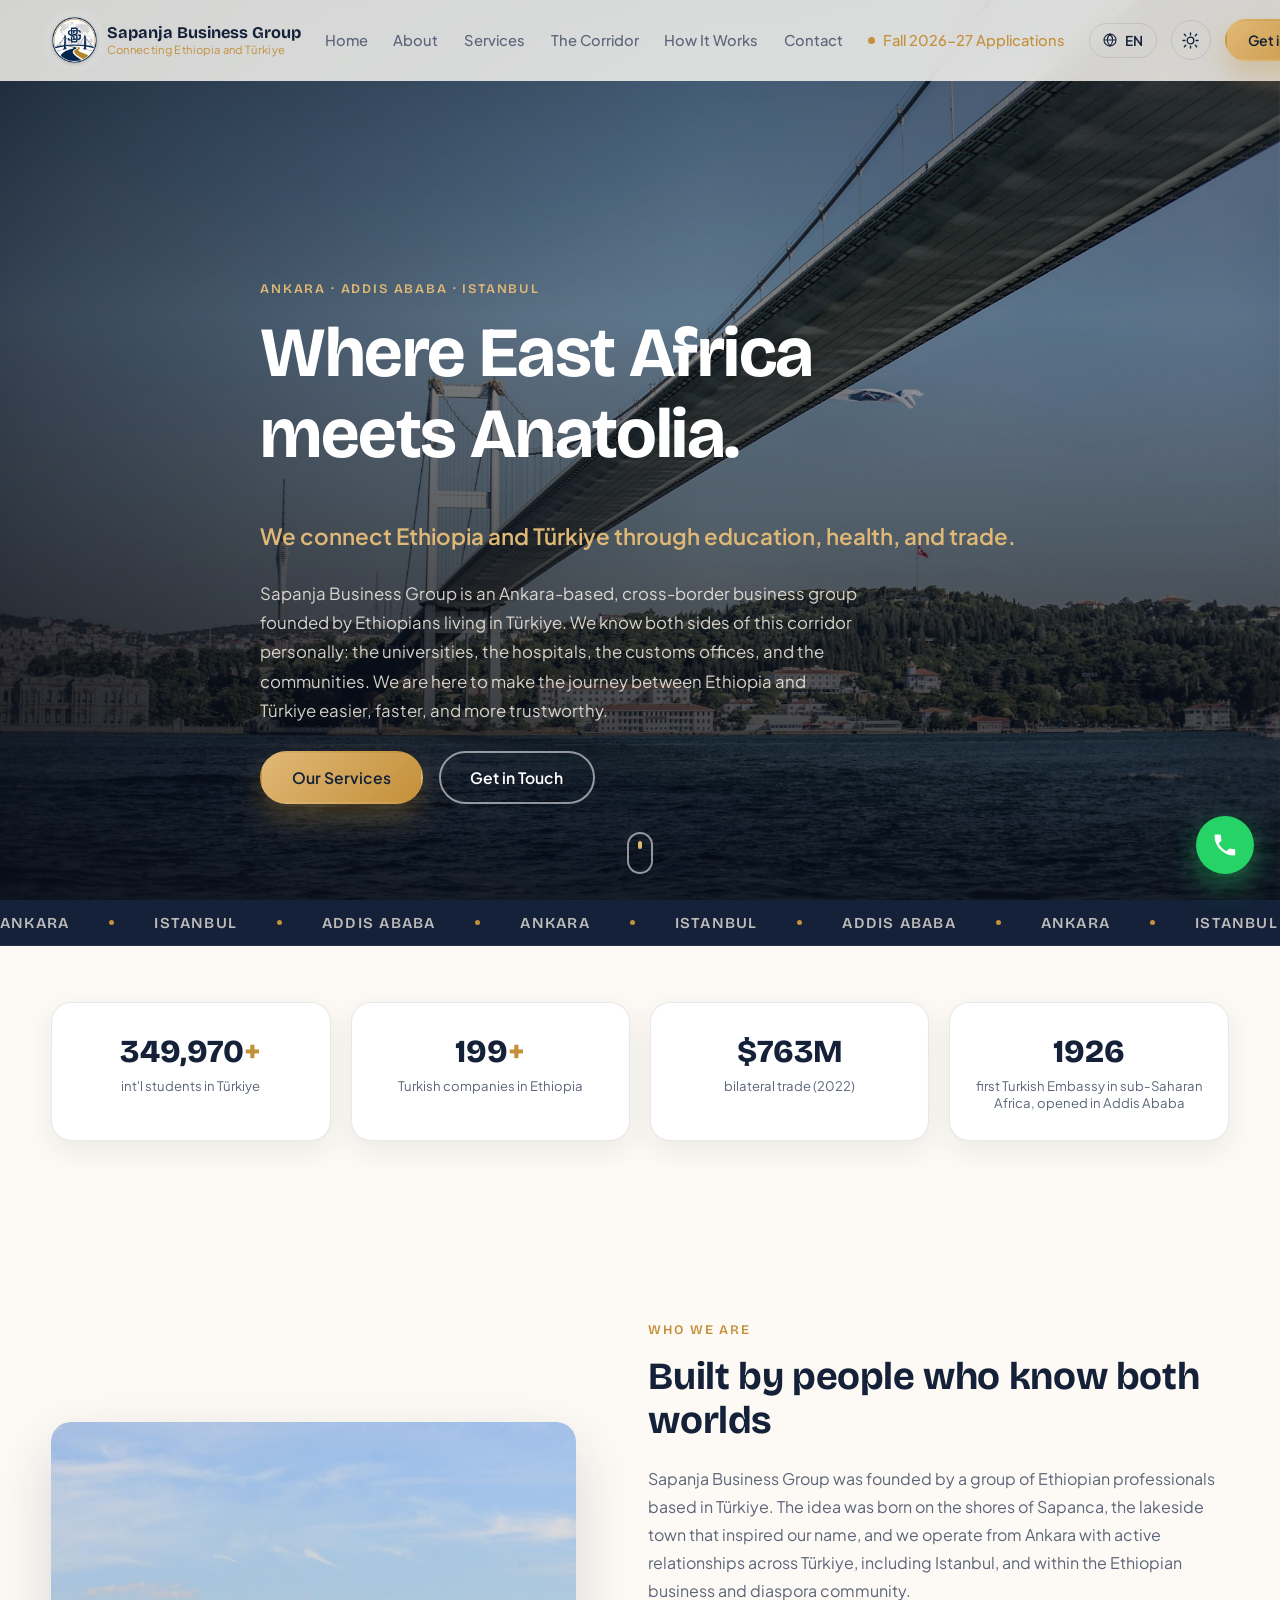
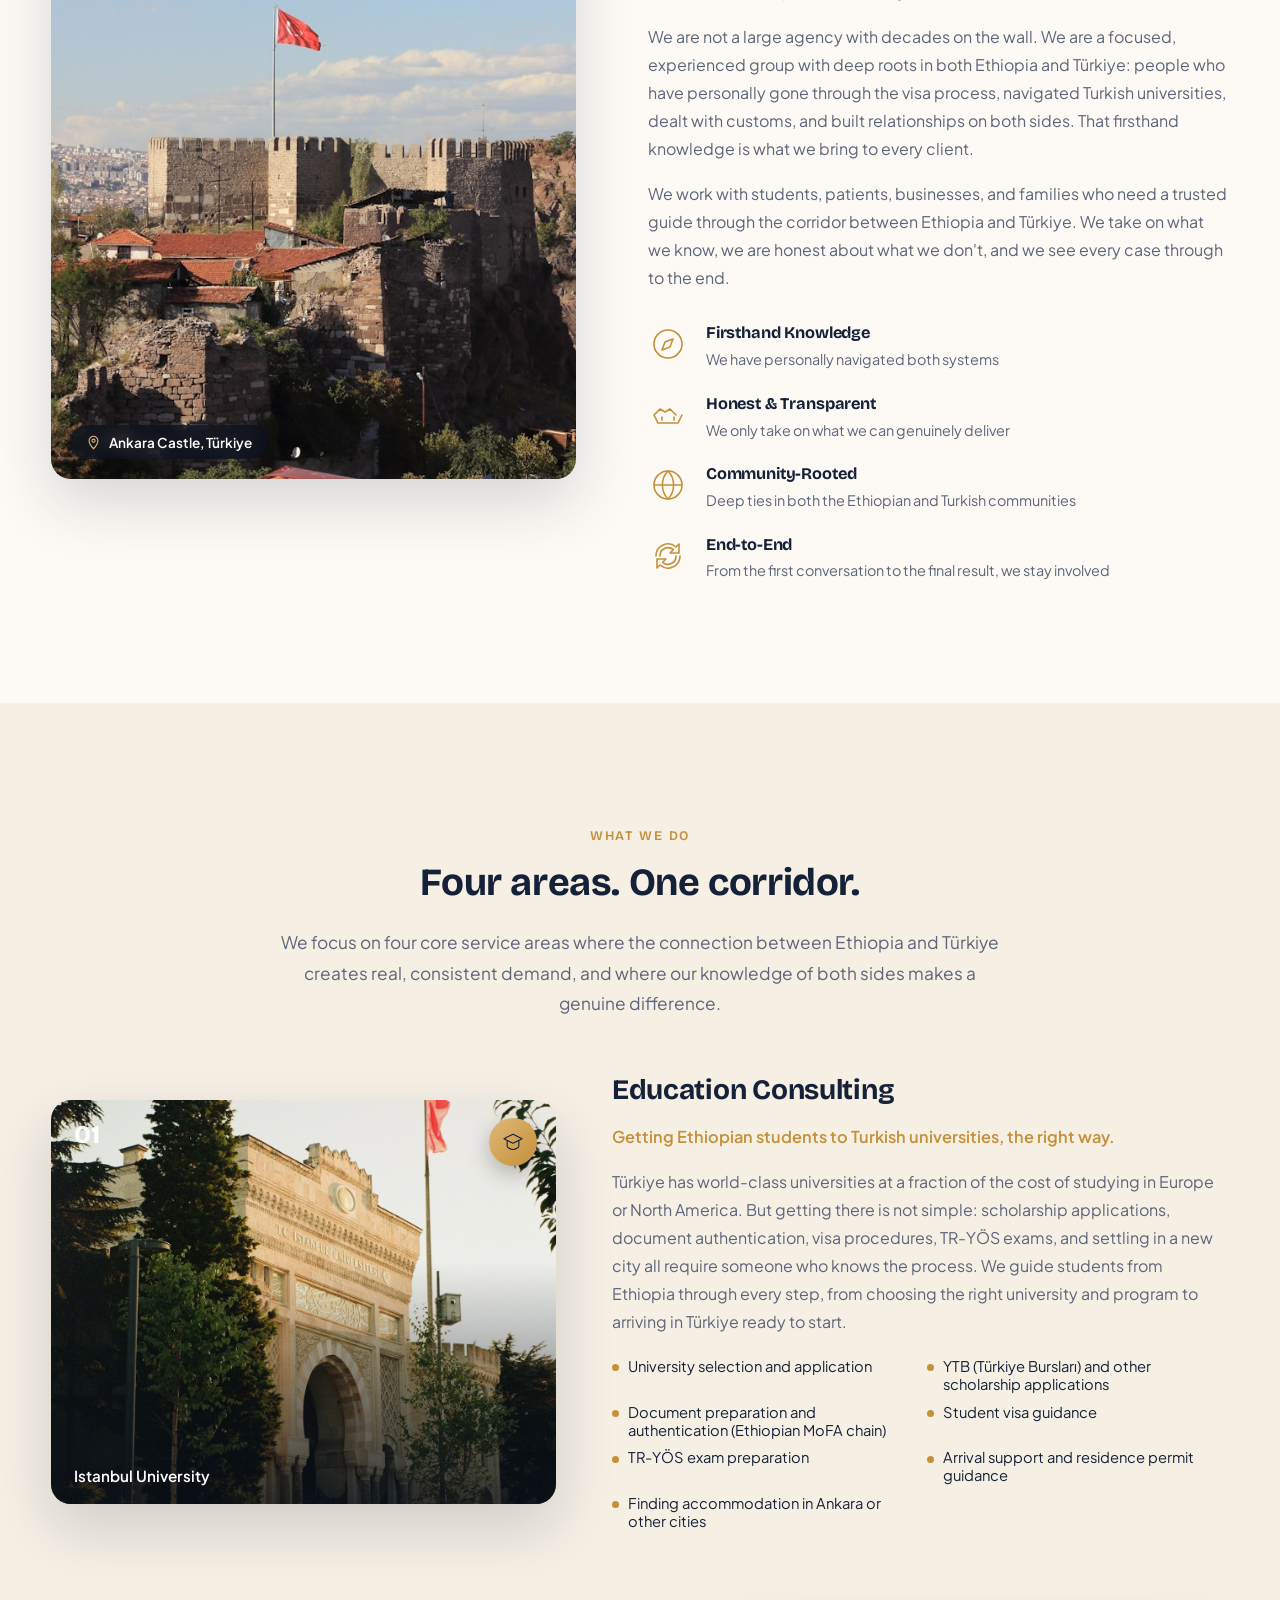
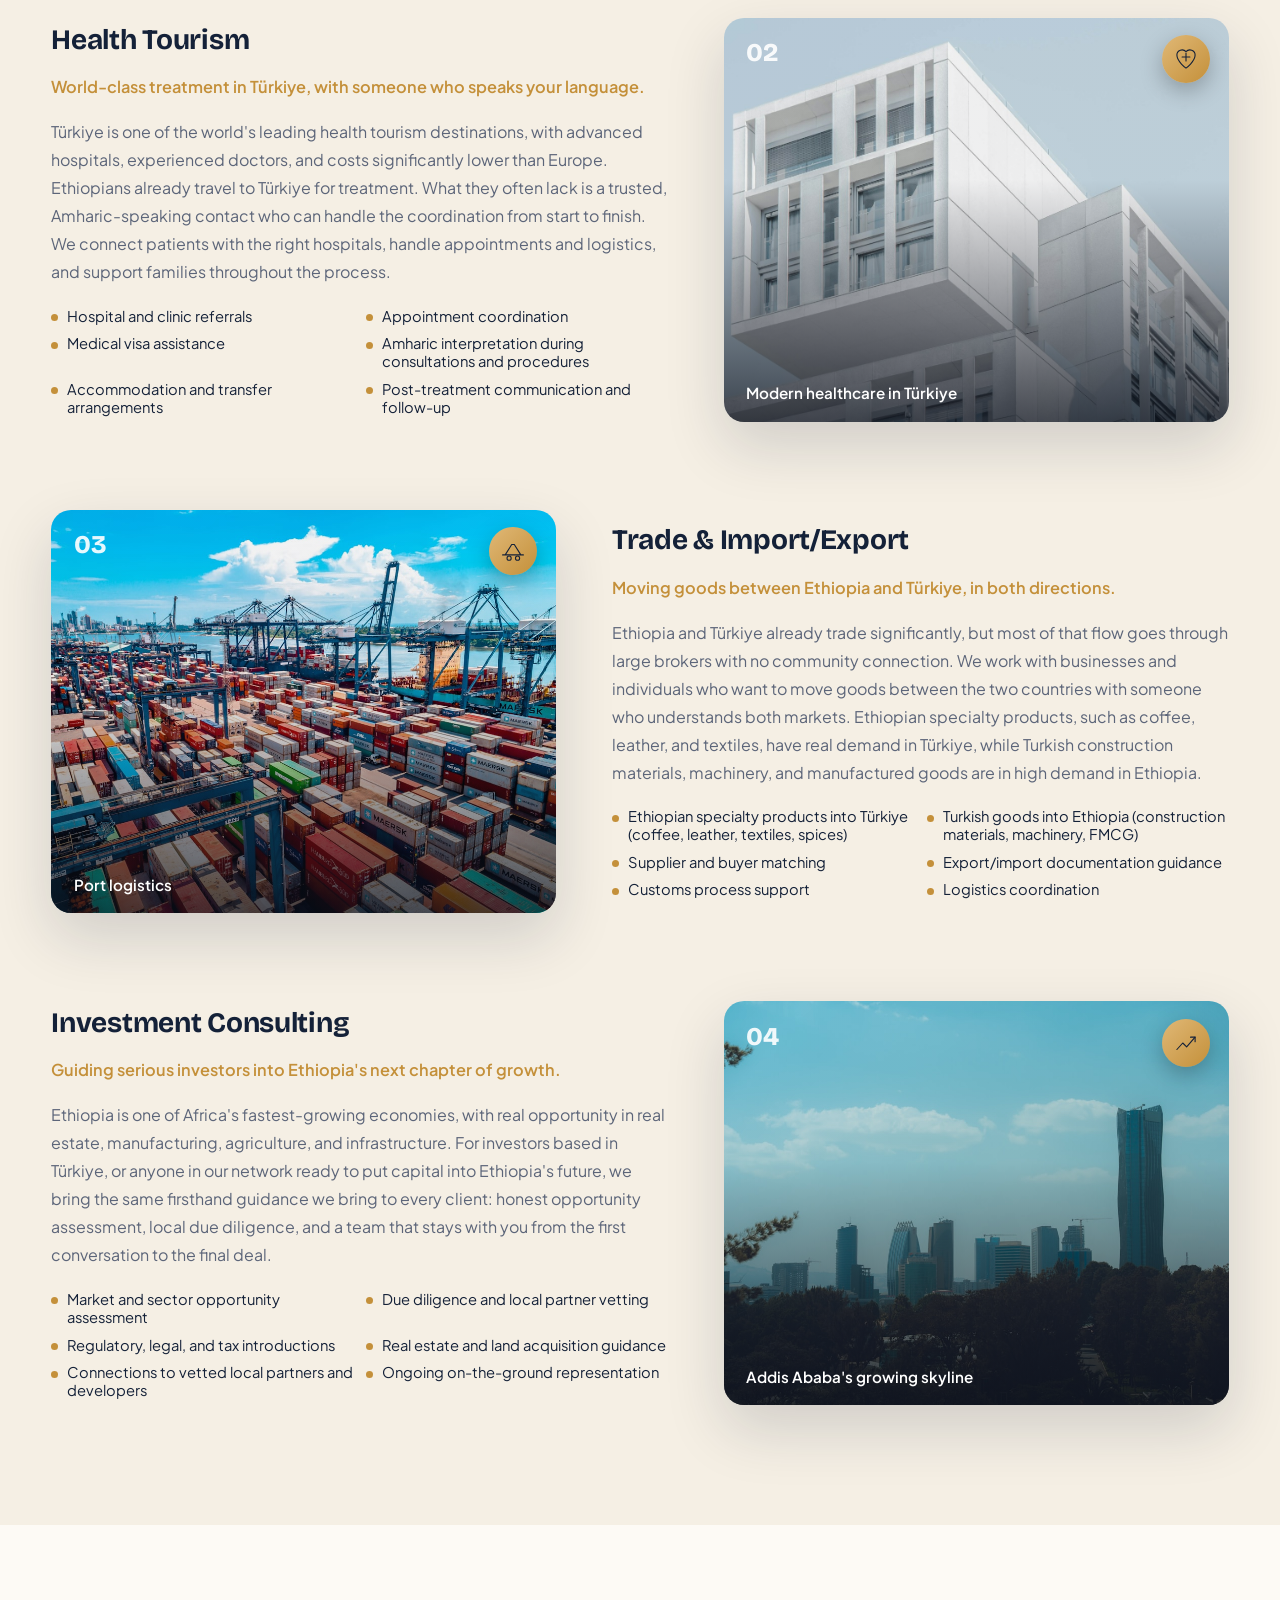
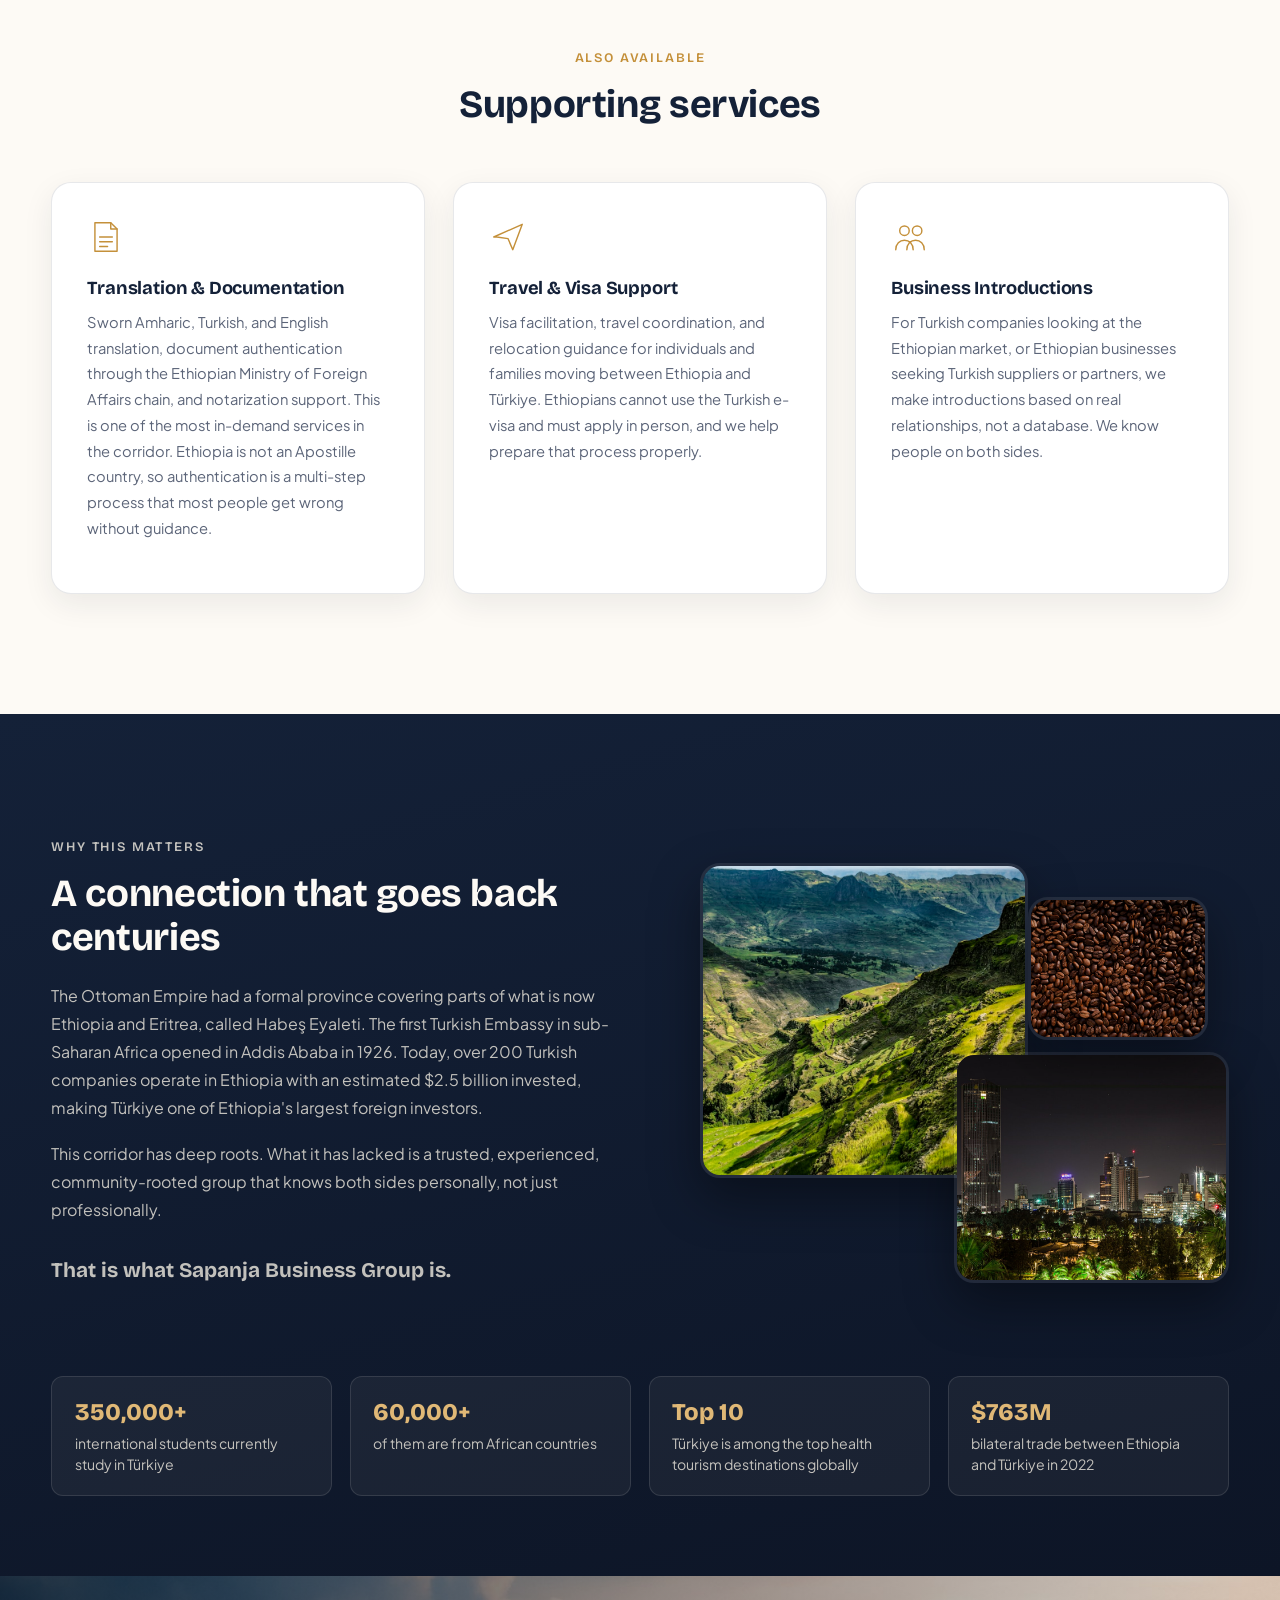
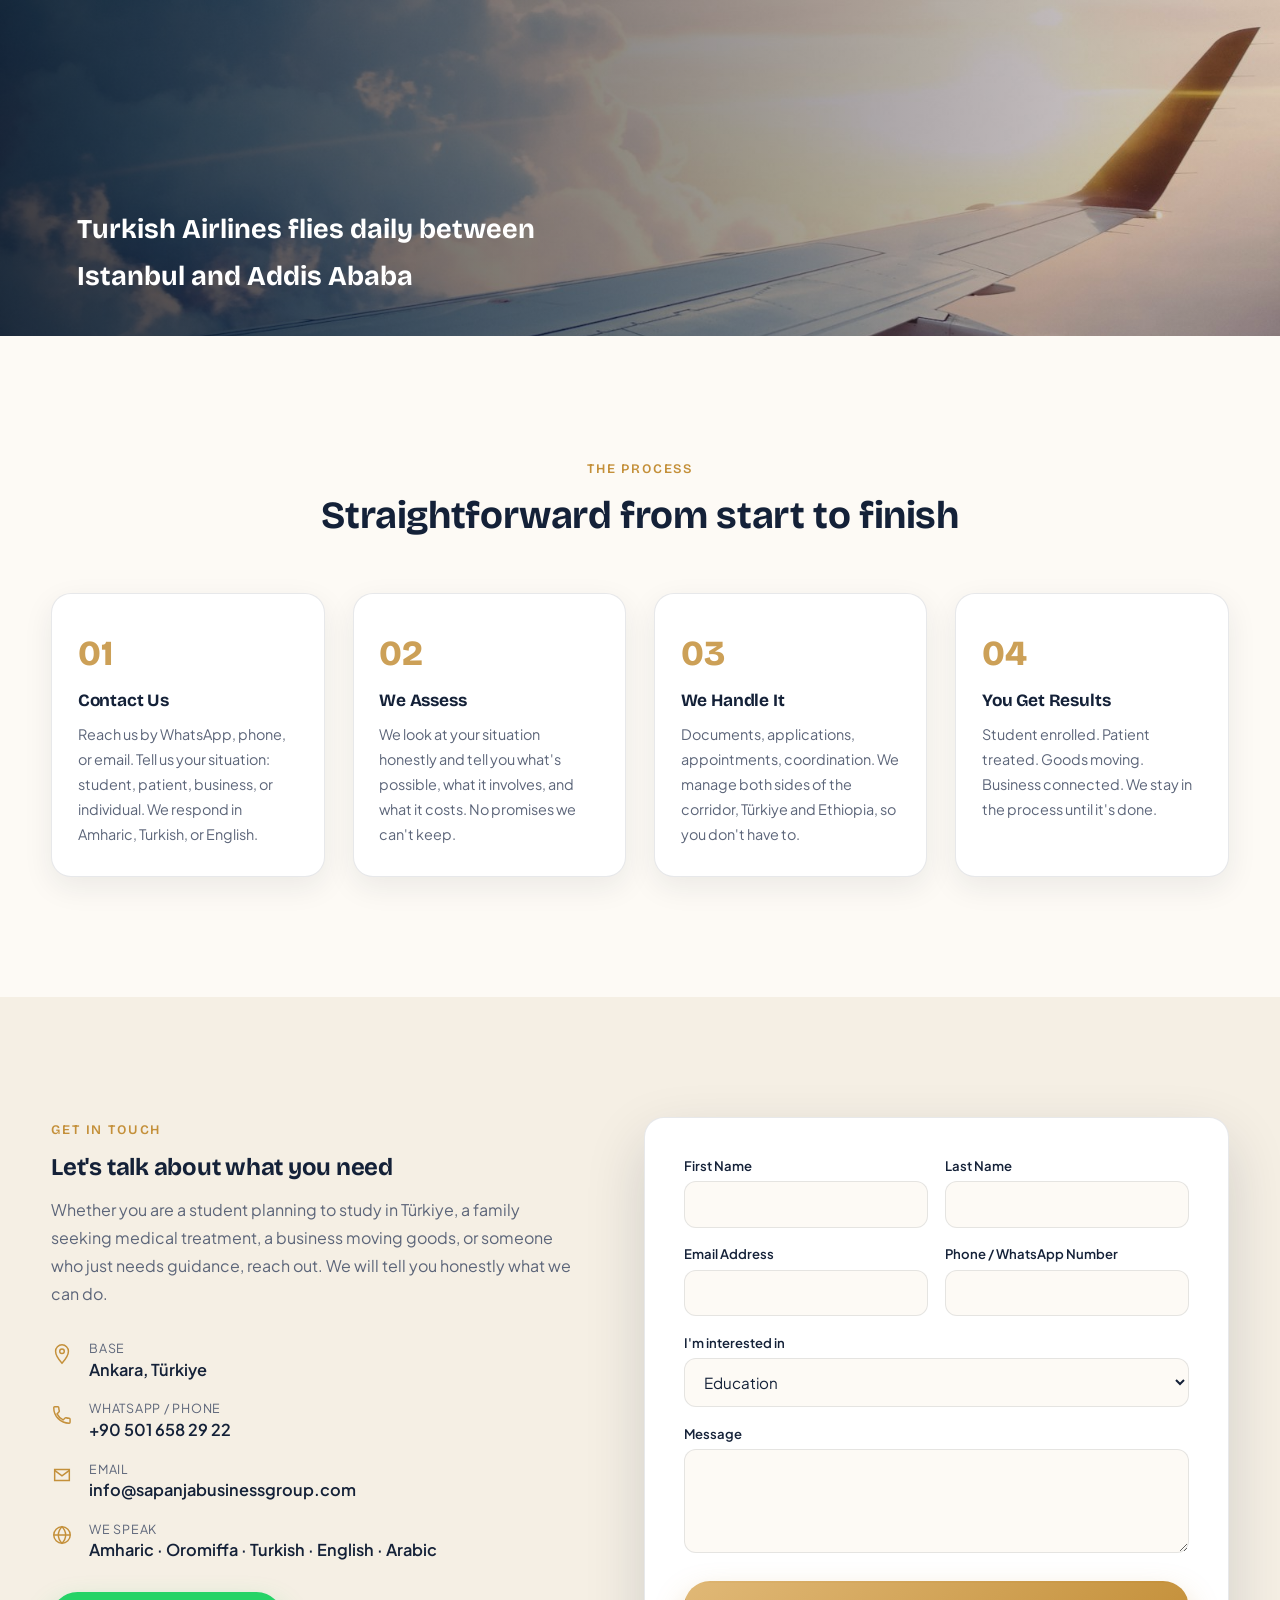
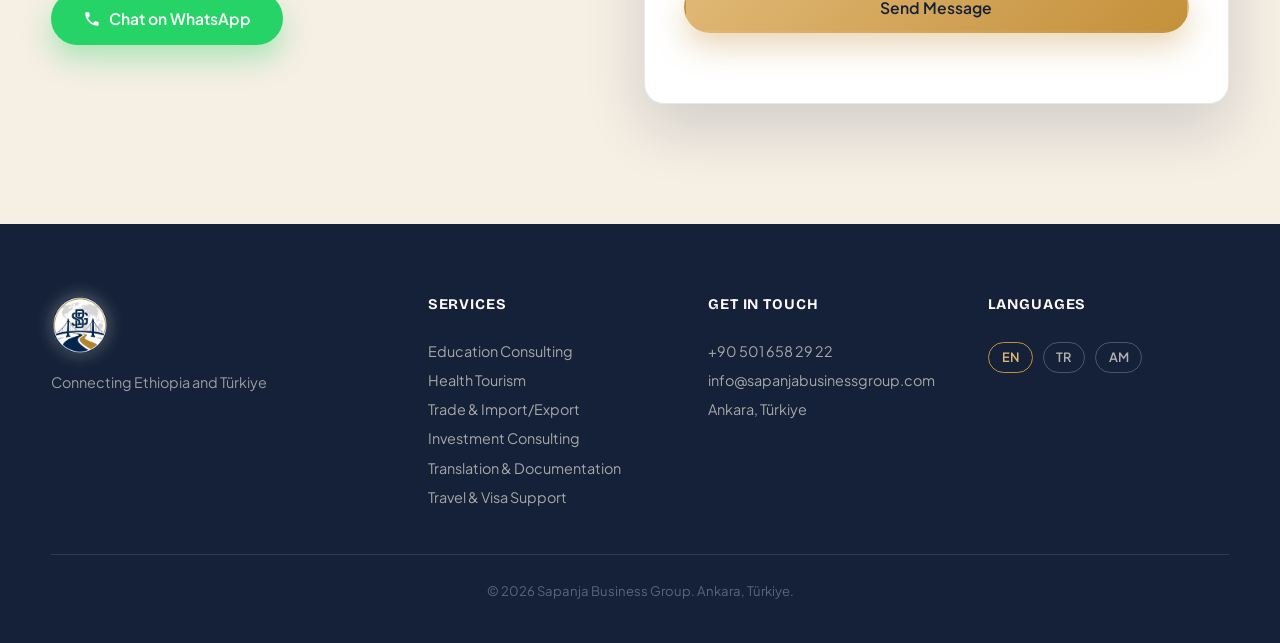
==== commit a09dec0e: "Switch to official Türkiye spelling, new email, dedicated bot Replace every English-language mention" ====
--- a/index.html
+++ b/index.html
@@ -3,13 +3,13 @@
 <head>
 <meta charset="UTF-8">
 <meta name="viewport" content="width=device-width, initial-scale=1.0">
-<title>Sapanja Business Group | Ethiopia Turkey Education, Health & Trade</title>
-<meta name="description" content="Ankara-based cross-border business group connecting Ethiopia and Turkey through education consulting, health tourism, import/export trade, and investment consulting. We speak Amharic, Oromiffa, Turkish, English, and Arabic.">
-<meta name="keywords" content="study in Turkey from Ethiopia, Ethiopian students Turkey, health tourism Turkey Ethiopia, Ethiopia Turkey trade, Amharic Turkish translation, YTB scholarship Ethiopia, Ankara Ethiopia business">
+<title>Sapanja Business Group | Ethiopia Türkiye Education, Health & Trade</title>
+<meta name="description" content="Ankara-based cross-border business group connecting Ethiopia and Türkiye through education consulting, health tourism, import/export trade, and investment consulting. We speak Amharic, Oromiffa, Turkish, English, and Arabic.">
+<meta name="keywords" content="study in Türkiye from Ethiopia, Ethiopian students Türkiye, health tourism Türkiye Ethiopia, Ethiopia Türkiye trade, Amharic Turkish translation, YTB scholarship Ethiopia, Ankara Ethiopia business">
 <link rel="icon" type="image/png" href="assets/logo-icon.png">
 
-<meta property="og:title" content="Sapanja Business Group | Connecting Ethiopia and Turkey">
-<meta property="og:description" content="Education, health tourism, and trade between Ethiopia and Turkey.">
+<meta property="og:title" content="Sapanja Business Group | Connecting Ethiopia and Türkiye">
+<meta property="og:description" content="Education, health tourism, and trade between Ethiopia and Türkiye.">
 <meta property="og:image" content="assets/images/hero-istanbul.jpg">
 <meta property="og:type" content="website">
 
@@ -33,7 +33,7 @@
       <img src="assets/logo-icon.png" alt="Sapanja Business Group" class="brand-logo">
       <span class="brand-text">
         <span class="brand-name">Sapanja Business Group</span>
-        <span class="brand-tag" data-i18n="footer.tagline">Connecting Ethiopia and Turkey</span>
+        <span class="brand-tag" data-i18n="footer.tagline">Connecting Ethiopia and Türkiye</span>
       </span>
     </a>
 
@@ -87,8 +87,8 @@
   <div class="container hero-inner">
     <p class="eyebrow eyebrow-light reveal" data-i18n="hero.eyebrow">Ankara · Addis Ababa · Istanbul</p>
     <h1 class="hero-headline reveal" data-i18n="hero.headline">Where East Africa meets Anatolia.</h1>
-    <p class="hero-subheadline reveal" data-i18n="hero.subheadline">We connect Ethiopia and Turkey through education, health, trade, and investment.</p>
-    <p class="hero-body reveal" data-i18n="hero.body">Sapanja Business Group is an Ankara-based, cross-border business group founded by Ethiopians living in Turkey.</p>
+    <p class="hero-subheadline reveal" data-i18n="hero.subheadline">We connect Ethiopia and Türkiye through education, health, trade, and investment.</p>
+    <p class="hero-body reveal" data-i18n="hero.body">Sapanja Business Group is an Ankara-based, cross-border business group founded by Ethiopians living in Türkiye.</p>
 
     <div class="hero-cta reveal">
       <a href="#services" class="btn btn-gold" data-i18n="hero.cta1">Our Services</a>
@@ -114,7 +114,7 @@
   <div class="container stats-grid">
     <div class="stat-card reveal">
       <span class="stat-num" data-count="350000">0</span><span class="stat-plus">+</span>
-      <span class="stat-label" data-i18n="stats.students">int'l students in Turkey</span>
+      <span class="stat-label" data-i18n="stats.students">int'l students in Türkiye</span>
     </div>
     <div class="stat-card reveal">
       <span class="stat-num" data-count="200">0</span><span class="stat-plus">+</span>
@@ -135,17 +135,17 @@
 <section class="section" id="about">
   <div class="container about-grid">
     <div class="about-media reveal">
-      <img src="assets/images/ankara-castle.jpg" alt="Ankara Castle overlooking the city, Turkey" loading="lazy">
+      <img src="assets/images/ankara-castle.jpg" alt="Ankara Castle overlooking the city, Türkiye" loading="lazy">
       <div class="about-media-caption">
         <svg viewBox="0 0 24 24" class="pin-icon"><path d="M12 22s7-7.58 7-13A7 7 0 0 0 5 9c0 5.42 7 13 7 13Z"/><circle cx="12" cy="9" r="2.5"/></svg>
-        <span data-i18n="about.imageCaption">Ankara Castle, Turkey</span>
+        <span data-i18n="about.imageCaption">Ankara Castle, Türkiye</span>
       </div>
     </div>
 
     <div class="about-copy reveal">
       <p class="eyebrow" data-i18n="about.eyebrow">Who We Are</p>
       <h2 data-i18n="about.headline">Built by people who know both worlds</h2>
-      <p data-i18n="about.body1">Sapanja Business Group was founded by a group of Ethiopian professionals based in Turkey.</p>
+      <p data-i18n="about.body1">Sapanja Business Group was founded by a group of Ethiopian professionals based in Türkiye.</p>
       <p data-i18n="about.body2">We are not a large agency with decades on the wall.</p>
       <p data-i18n="about.body3">We work with students, patients, businesses, and families who need a trusted guide.</p>
 
@@ -177,7 +177,7 @@
     <div class="section-head reveal">
       <p class="eyebrow" data-i18n="services.eyebrow">What We Do</p>
       <h2 data-i18n="services.headline">Three areas. One corridor.</h2>
-      <p class="section-intro" data-i18n="services.intro">We focus on three core service areas where the connection between Ethiopia and Turkey creates real, consistent demand.</p>
+      <p class="section-intro" data-i18n="services.intro">We focus on three core service areas where the connection between Ethiopia and Türkiye creates real, consistent demand.</p>
     </div>
 
     <div class="service-block reveal">
@@ -192,24 +192,24 @@
       <div class="service-copy">
         <h3 data-i18n="service1.title">Education Consulting</h3>
         <p class="service-tagline" data-i18n="service1.tagline">Getting Ethiopian students to Turkish universities, the right way.</p>
-        <p data-i18n="service1.body">Turkey has world-class universities at a fraction of the cost of studying in Europe or North America.</p>
+        <p data-i18n="service1.body">Türkiye has world-class universities at a fraction of the cost of studying in Europe or North America.</p>
         <ul class="service-list" id="service1List"></ul>
       </div>
     </div>
 
     <div class="service-block reverse reveal">
       <div class="service-media">
-        <img src="assets/images/health-hospital.jpg" alt="Modern hospital building facade in Turkey" loading="lazy">
+        <img src="assets/images/health-hospital.jpg" alt="Modern hospital building facade in Türkiye" loading="lazy">
         <span class="service-number">02</span>
         <span class="service-badge">
           <svg viewBox="0 0 40 40"><path d="M20 34S6 24 6 14a8 8 0 0 1 14-5.3A8 8 0 0 1 34 14c0 10-14 20-14 20Z"/><path d="M14 17h12M20 11v12" stroke-linecap="round"/></svg>
         </span>
-        <span class="service-caption" data-i18n="service2.imageCaption">Modern healthcare in Turkey</span>
+        <span class="service-caption" data-i18n="service2.imageCaption">Modern healthcare in Türkiye</span>
       </div>
       <div class="service-copy">
         <h3 data-i18n="service2.title">Health Tourism</h3>
-        <p class="service-tagline" data-i18n="service2.tagline">World-class treatment in Turkey, with someone who speaks your language.</p>
-        <p data-i18n="service2.body">Turkey is one of the world's leading health tourism destinations, with advanced hospitals and experienced doctors.</p>
+        <p class="service-tagline" data-i18n="service2.tagline">World-class treatment in Türkiye, with someone who speaks your language.</p>
+        <p data-i18n="service2.body">Türkiye is one of the world's leading health tourism destinations, with advanced hospitals and experienced doctors.</p>
         <ul class="service-list" id="service2List"></ul>
       </div>
     </div>
@@ -225,8 +225,8 @@
       </div>
       <div class="service-copy">
         <h3 data-i18n="service3.title">Trade &amp; Import/Export</h3>
-        <p class="service-tagline" data-i18n="service3.tagline">Moving goods between Ethiopia and Turkey, in both directions.</p>
-        <p data-i18n="service3.body">Ethiopia and Turkey already trade significantly, but most of that flow goes through large brokers with no community connection.</p>
+        <p class="service-tagline" data-i18n="service3.tagline">Moving goods between Ethiopia and Türkiye, in both directions.</p>
+        <p data-i18n="service3.body">Ethiopia and Türkiye already trade significantly, but most of that flow goes through large brokers with no community connection.</p>
         <ul class="service-list" id="service3List"></ul>
       </div>
     </div>
@@ -297,10 +297,10 @@
   </div>
 
   <div class="container corridor-facts reveal">
-    <div class="fact"><span class="fact-num">350,000+</span><span data-i18n="corridor.fact1">international students currently study in Turkey</span></div>
+    <div class="fact"><span class="fact-num">350,000+</span><span data-i18n="corridor.fact1">international students currently study in Türkiye</span></div>
     <div class="fact"><span class="fact-num">60,000+</span><span data-i18n="corridor.fact2">of them are from African countries</span></div>
-    <div class="fact"><span class="fact-num">Top 10</span><span data-i18n="corridor.fact3">Turkey is among the top health tourism destinations globally</span></div>
-    <div class="fact"><span class="fact-num">$763M</span><span data-i18n="corridor.fact4">bilateral trade between Ethiopia and Turkey in 2022</span></div>
+    <div class="fact"><span class="fact-num">Top 10</span><span data-i18n="corridor.fact3">Türkiye is among the top health tourism destinations globally</span></div>
+    <div class="fact"><span class="fact-num">$763M</span><span data-i18n="corridor.fact4">bilateral trade between Ethiopia and Türkiye in 2022</span></div>
   </div>
 </section>
 
@@ -355,7 +355,7 @@
       <ul class="contact-list">
         <li>
           <svg viewBox="0 0 24 24" class="contact-icon"><path d="M12 22s7-7.58 7-13A7 7 0 0 0 5 9c0 5.42 7 13 7 13Z"/><circle cx="12" cy="9" r="2.5"/></svg>
-          <div><span class="contact-label" data-i18n="contact.base">Base</span><strong>Ankara, Turkey</strong></div>
+          <div><span class="contact-label" data-i18n="contact.base">Base</span><strong>Ankara, Türkiye</strong></div>
         </li>
         <li>
           <svg viewBox="0 0 24 24" class="contact-icon"><path d="M6.6 10.8c1.4 2.8 3.8 5.1 6.6 6.6l2.2-2.2a1 1 0 0 1 1-.25 11 11 0 0 0 3.4.55 1 1 0 0 1 1 1V20a1 1 0 0 1-1 1A17 17 0 0 1 3 4a1 1 0 0 1 1-1h3.5a1 1 0 0 1 1 1 11 11 0 0 0 .55 3.4 1 1 0 0 1-.25 1L6.6 10.8Z"/></svg>
@@ -363,7 +363,7 @@
         </li>
         <li>
           <svg viewBox="0 0 24 24" class="contact-icon"><path d="M4 6h16v12H4V6Z"/><path d="m4 7 8 6 8-6"/></svg>
-          <div><span class="contact-label" data-i18n="contact.emailLabel">Email</span><a href="mailto:info@sapancabusinessgroup.com"><strong>info@sapancabusinessgroup.com</strong></a></div>
+          <div><span class="contact-label" data-i18n="contact.emailLabel">Email</span><a href="mailto:info@sapanjabusinessgroup.com"><strong>info@sapanjabusinessgroup.com</strong></a></div>
         </li>
         <li>
           <svg viewBox="0 0 24 24" class="contact-icon"><circle cx="12" cy="12" r="9"/><path d="M3 12h18M12 3c2.5 2.5 4 6 4 9s-1.5 6.5-4 9c-2.5-2.5-4-6-4-9s1.5-6.5 4-9Z"/></svg>
@@ -425,7 +425,7 @@
   <div class="container footer-inner">
     <div class="footer-brand">
       <img src="assets/logo-icon.png" alt="Sapanja Business Group" class="footer-logo">
-      <p data-i18n="footer.tagline">Connecting Ethiopia and Turkey</p>
+      <p data-i18n="footer.tagline">Connecting Ethiopia and Türkiye</p>
     </div>
 
     <div class="footer-col">
@@ -441,8 +441,8 @@
     <div class="footer-col">
       <h4 data-i18n="contact.eyebrow">Get In Touch</h4>
       <a href="tel:+905016582922">+90 501 658 29 22</a>
-      <a href="mailto:info@sapancabusinessgroup.com">info@sapancabusinessgroup.com</a>
-      <span data-i18n="contact.baseValue">Ankara, Turkey</span>
+      <a href="mailto:info@sapanjabusinessgroup.com">info@sapanjabusinessgroup.com</a>
+      <span data-i18n="contact.baseValue">Ankara, Türkiye</span>
     </div>
 
     <div class="footer-col">
@@ -455,7 +455,7 @@
     </div>
   </div>
   <div class="footer-bottom">
-    <p>&copy; <span id="year"></span> Sapanja Business Group. Ankara, Turkey.</p>
+    <p>&copy; <span id="year"></span> Sapanja Business Group. Ankara, Türkiye.</p>
   </div>
 </footer>
 
--- a/css/styles.css
+++ b/css/styles.css
@@ -476,6 +476,7 @@
 .form-field textarea{ resize: vertical; min-height:100px; }
 .form-submit{ width:100%; justify-content:center; margin-top:.4rem; }
 .form-note{ text-align:center; margin: .9rem 0 0; font-size:.88rem; color: var(--gold); min-height:1.2em; }
+.form-note-error{ color: #c0503a; }
 
 /* ---------- Footer ---------- */
 .site-footer{ background: var(--navy); color: rgba(245,239,228,.8); padding-top: 4.5rem; }
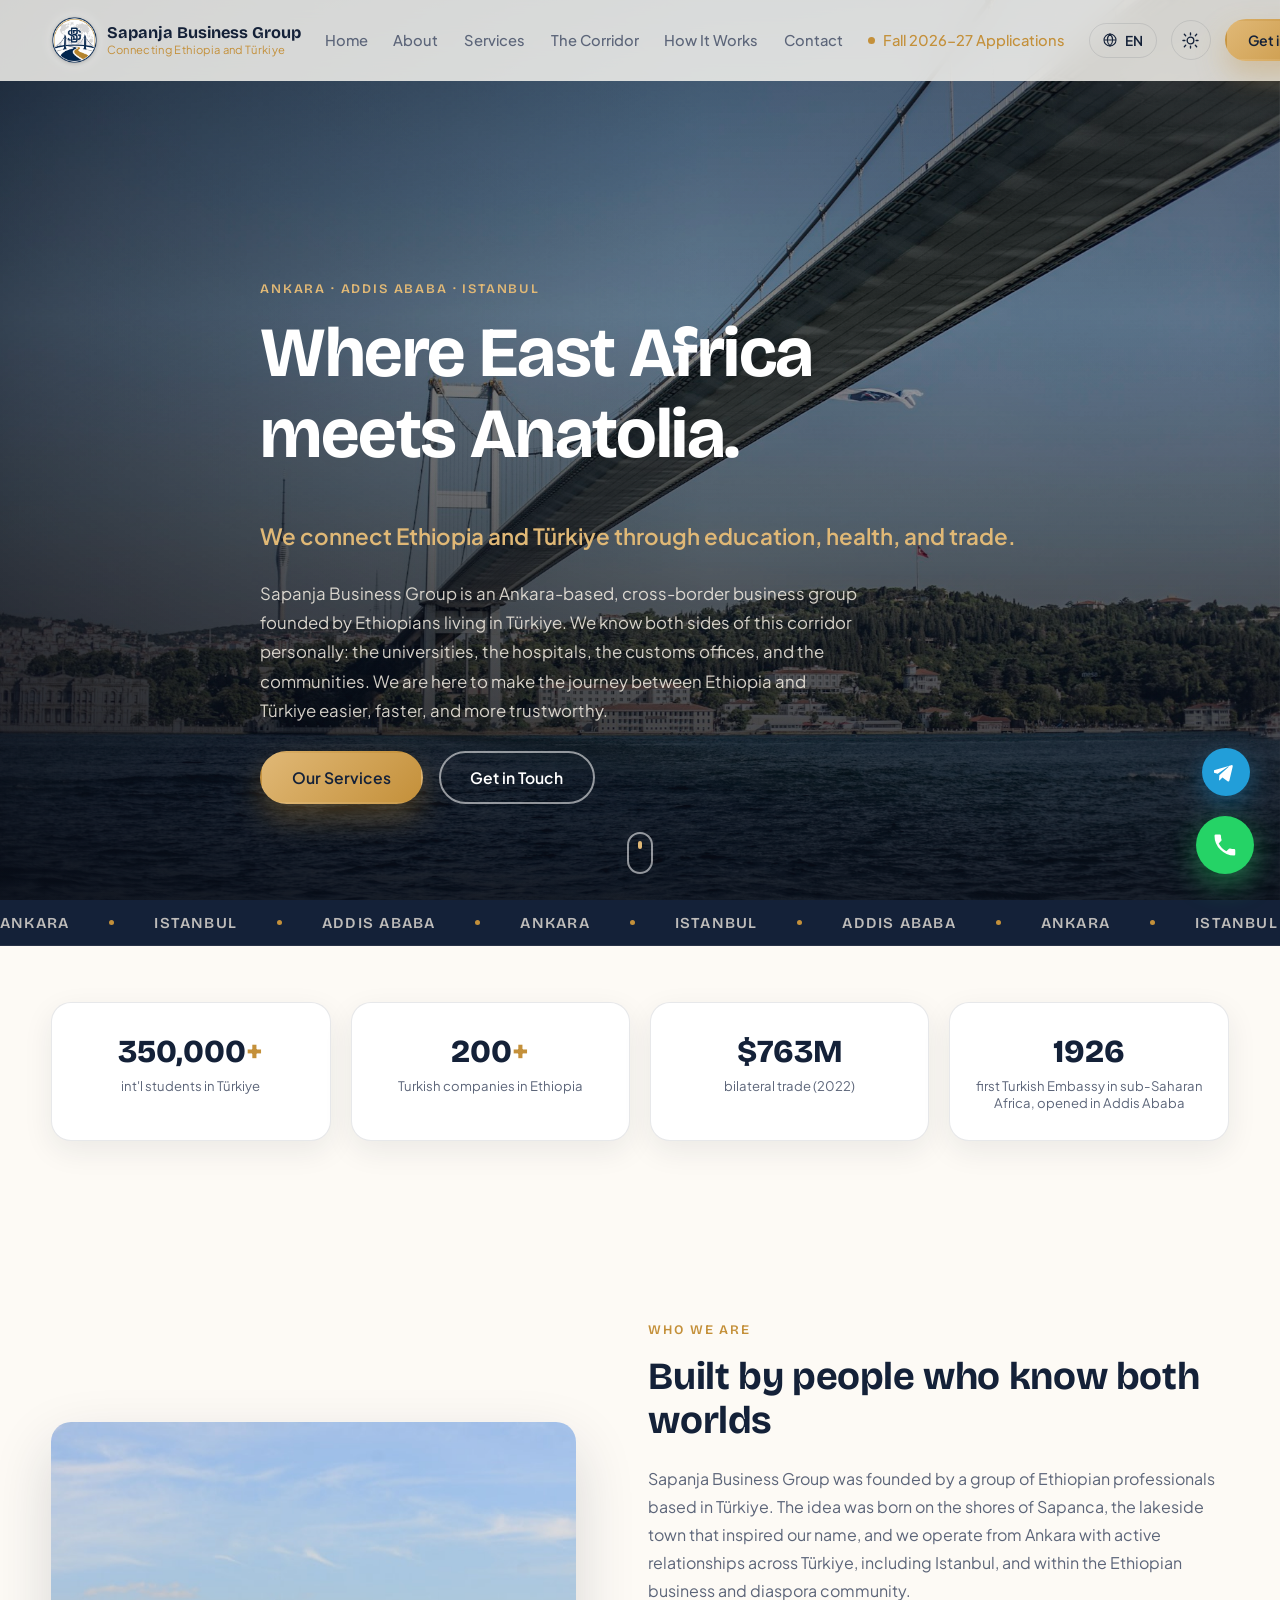
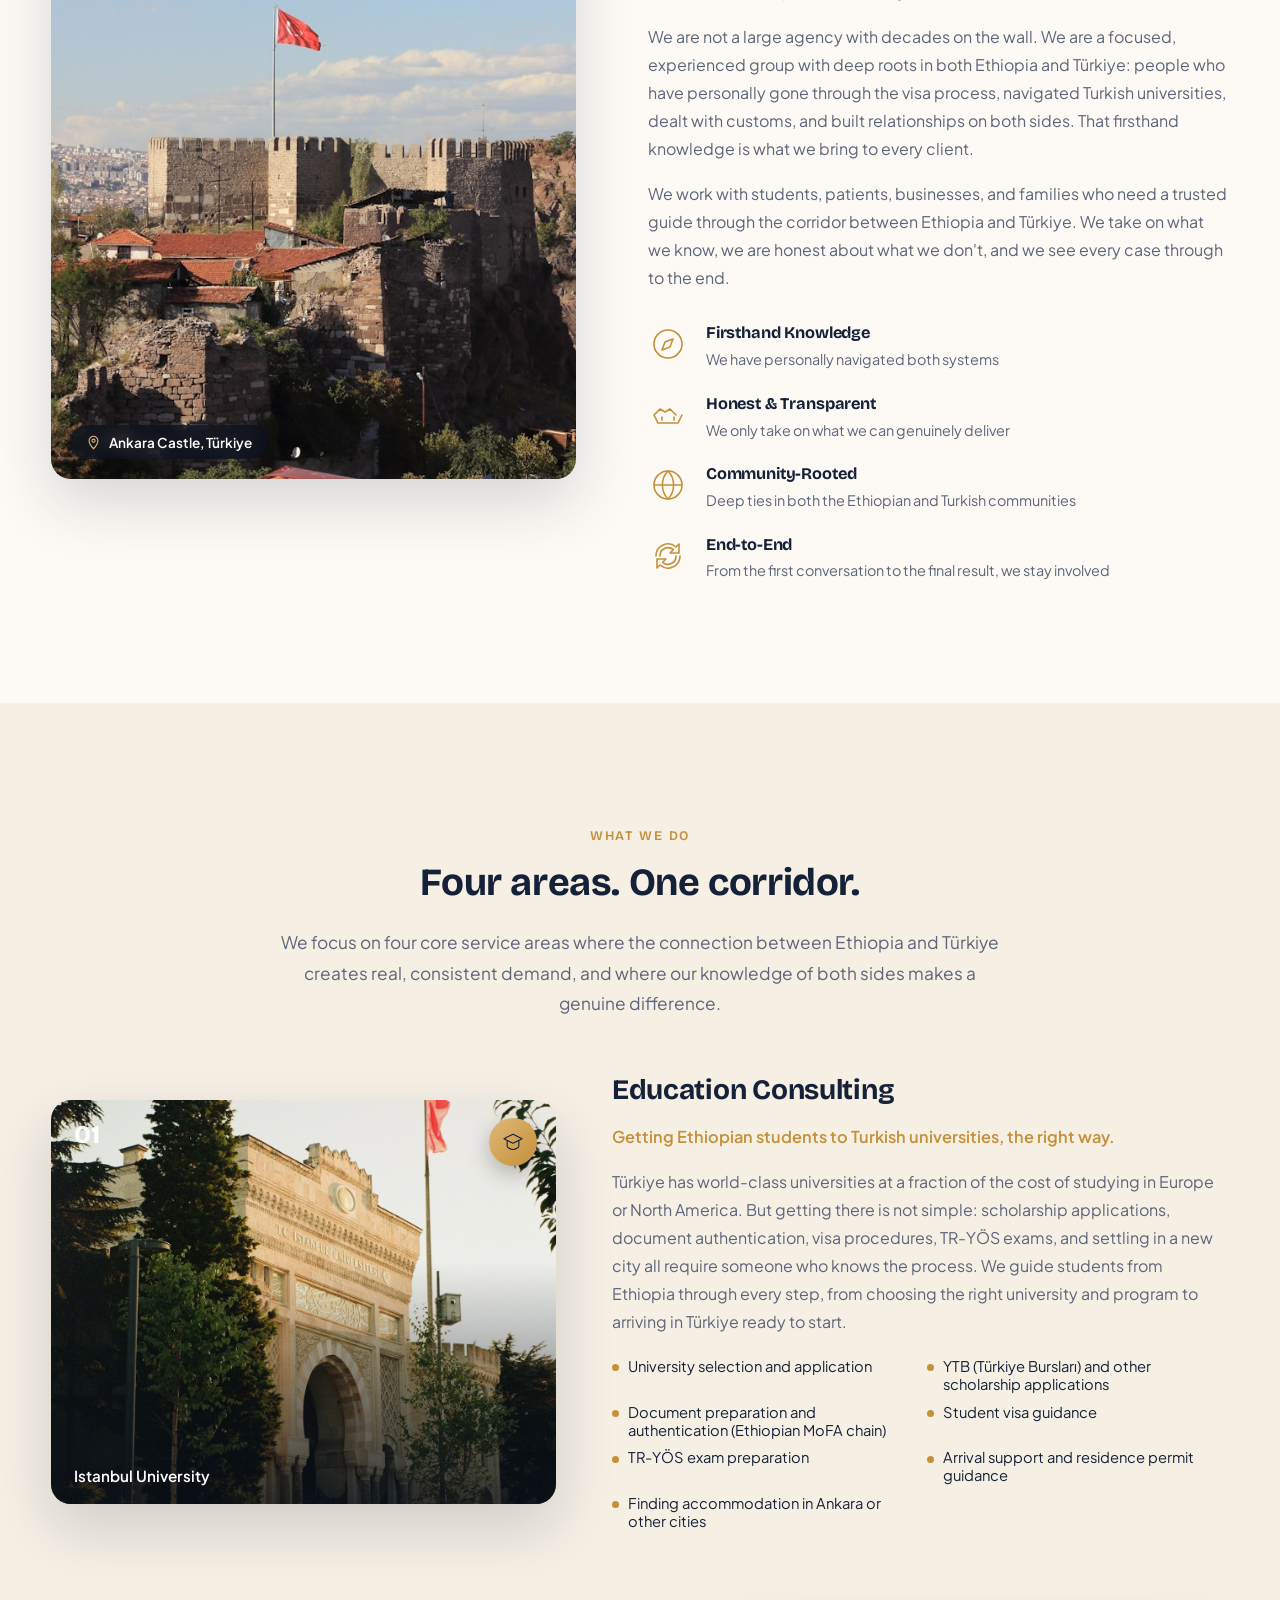
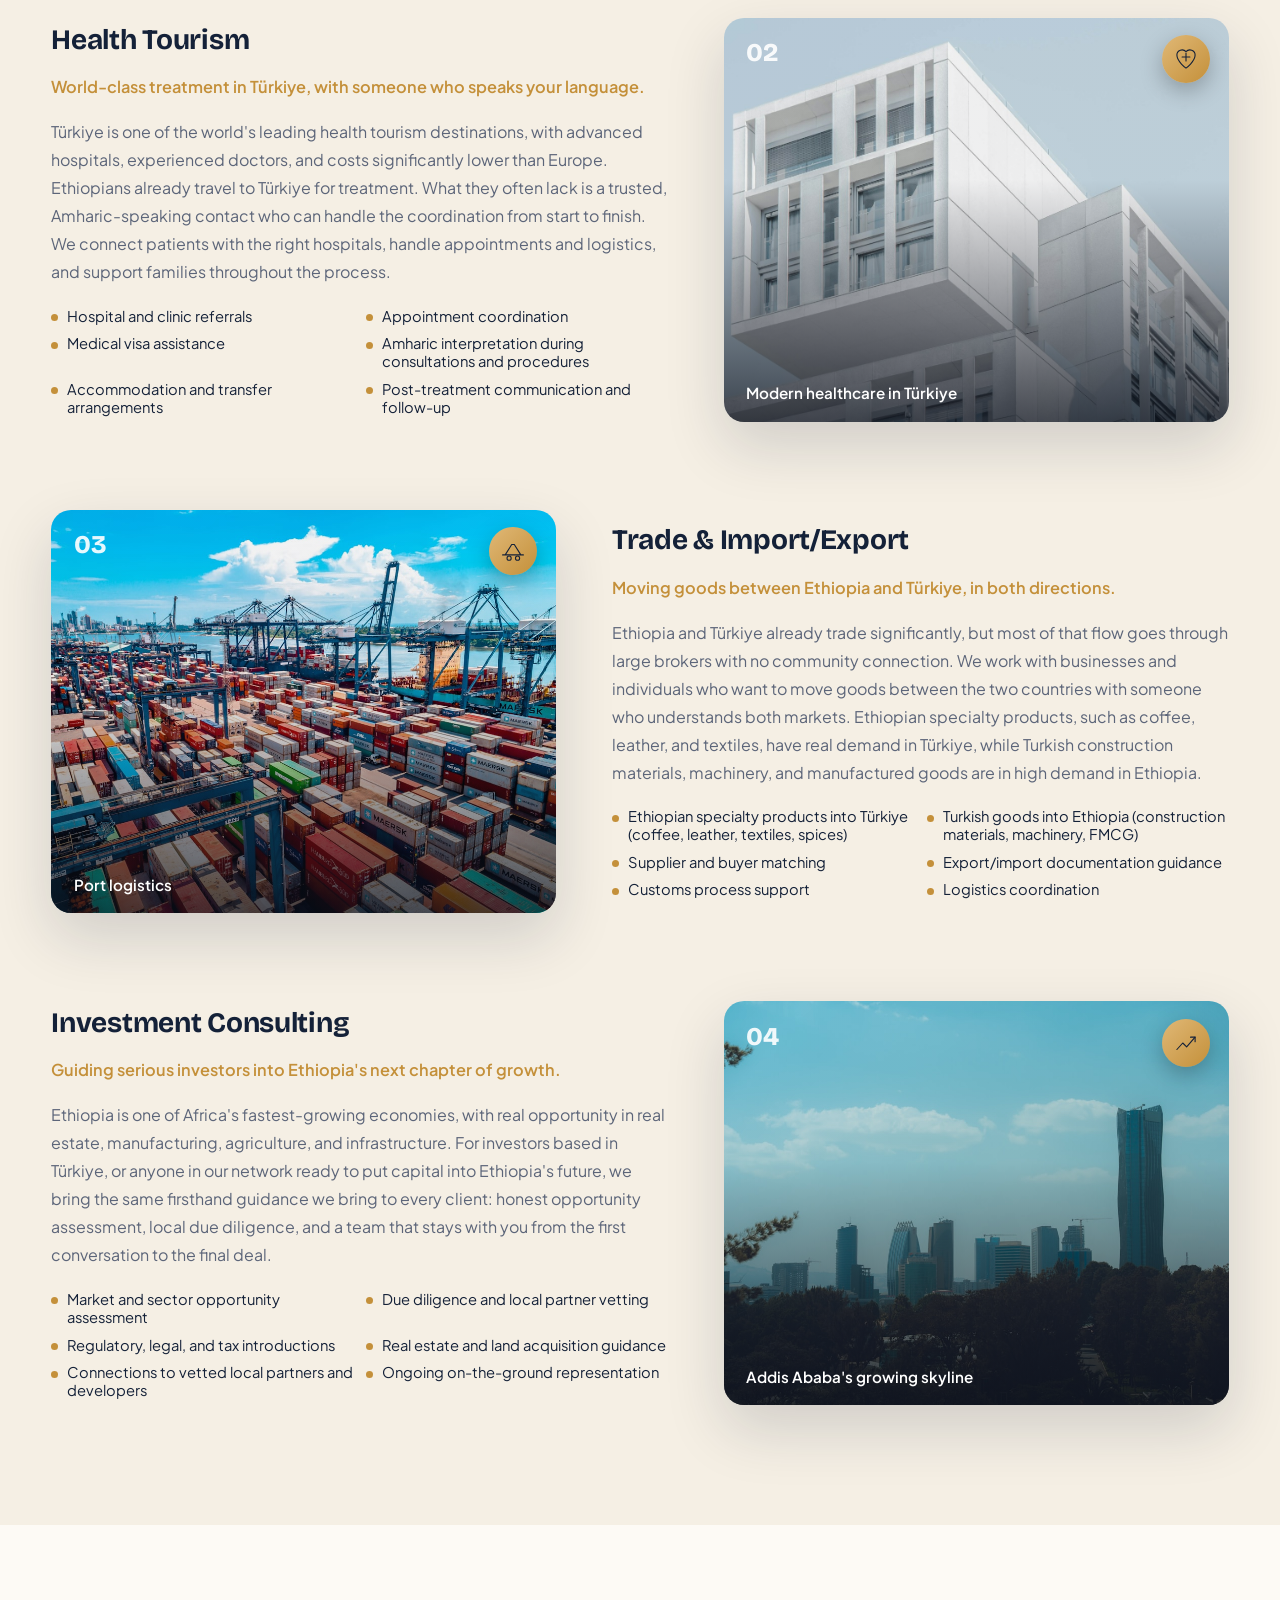
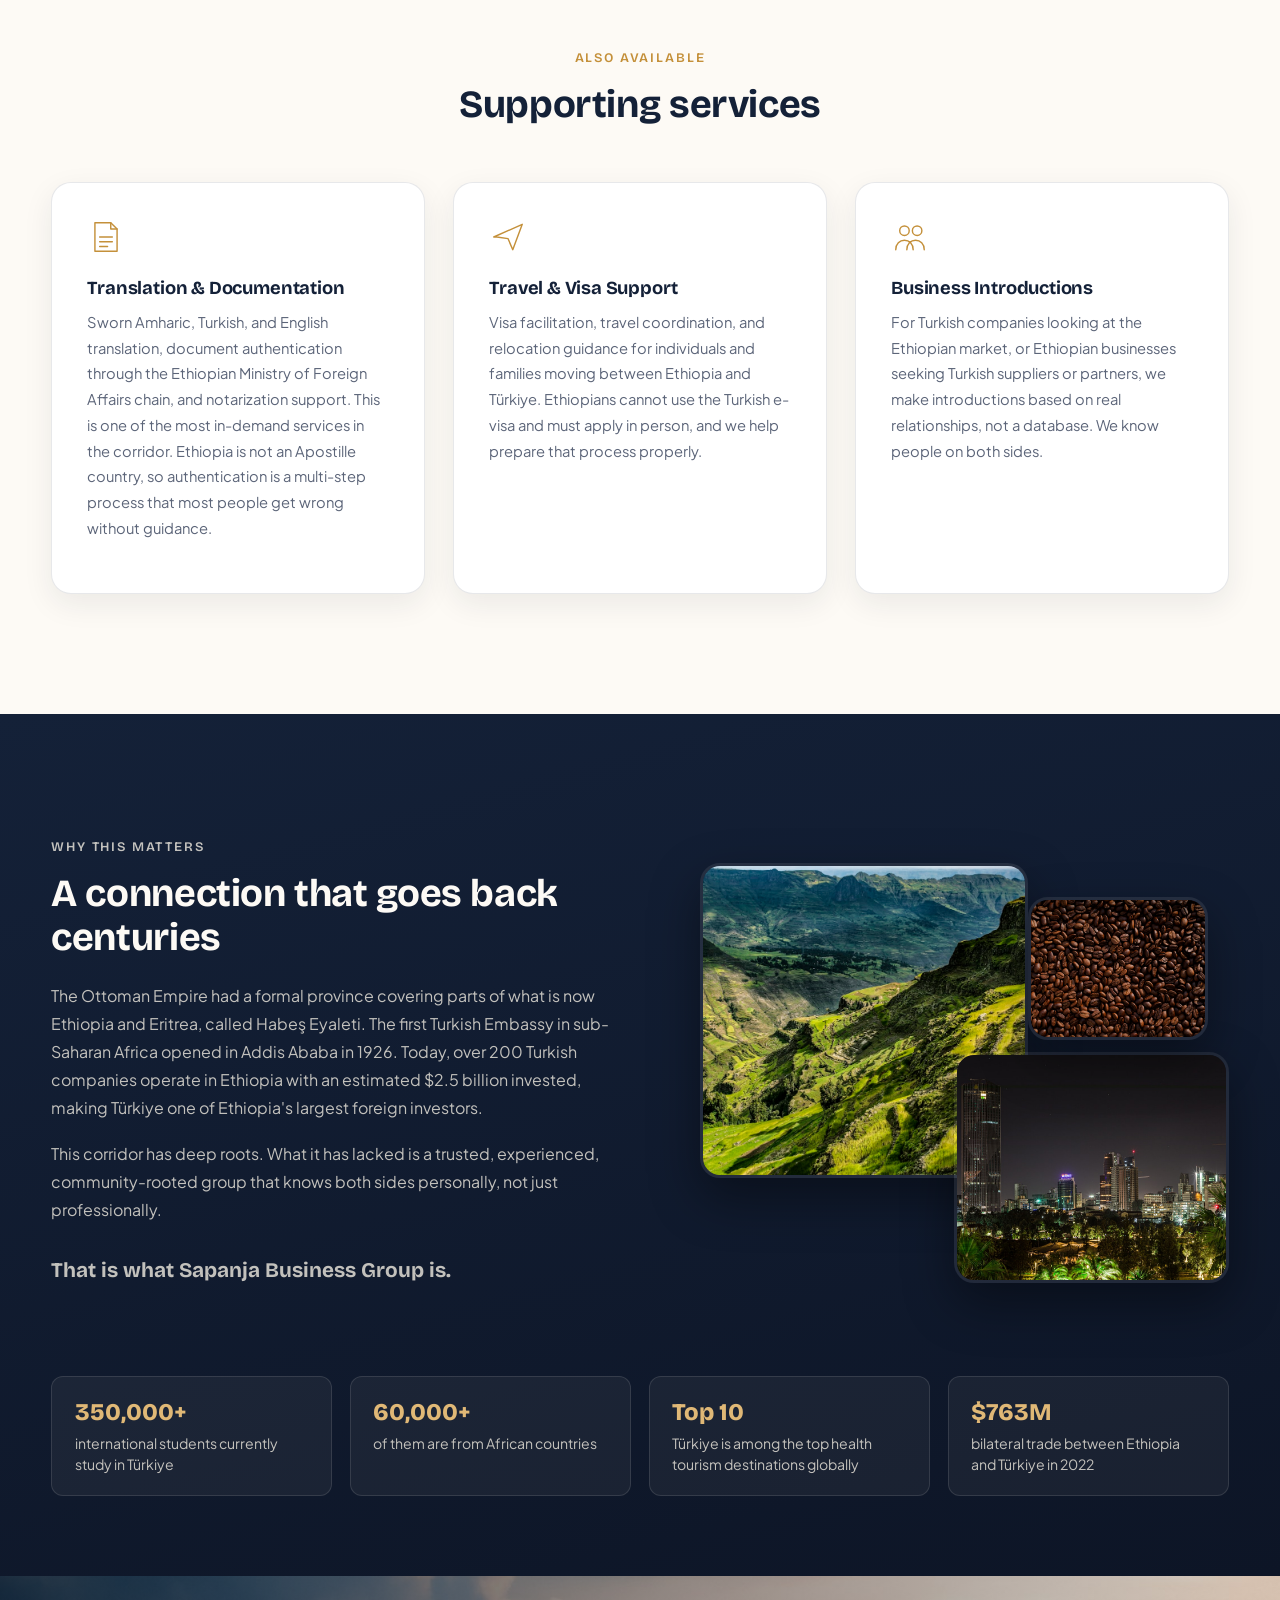
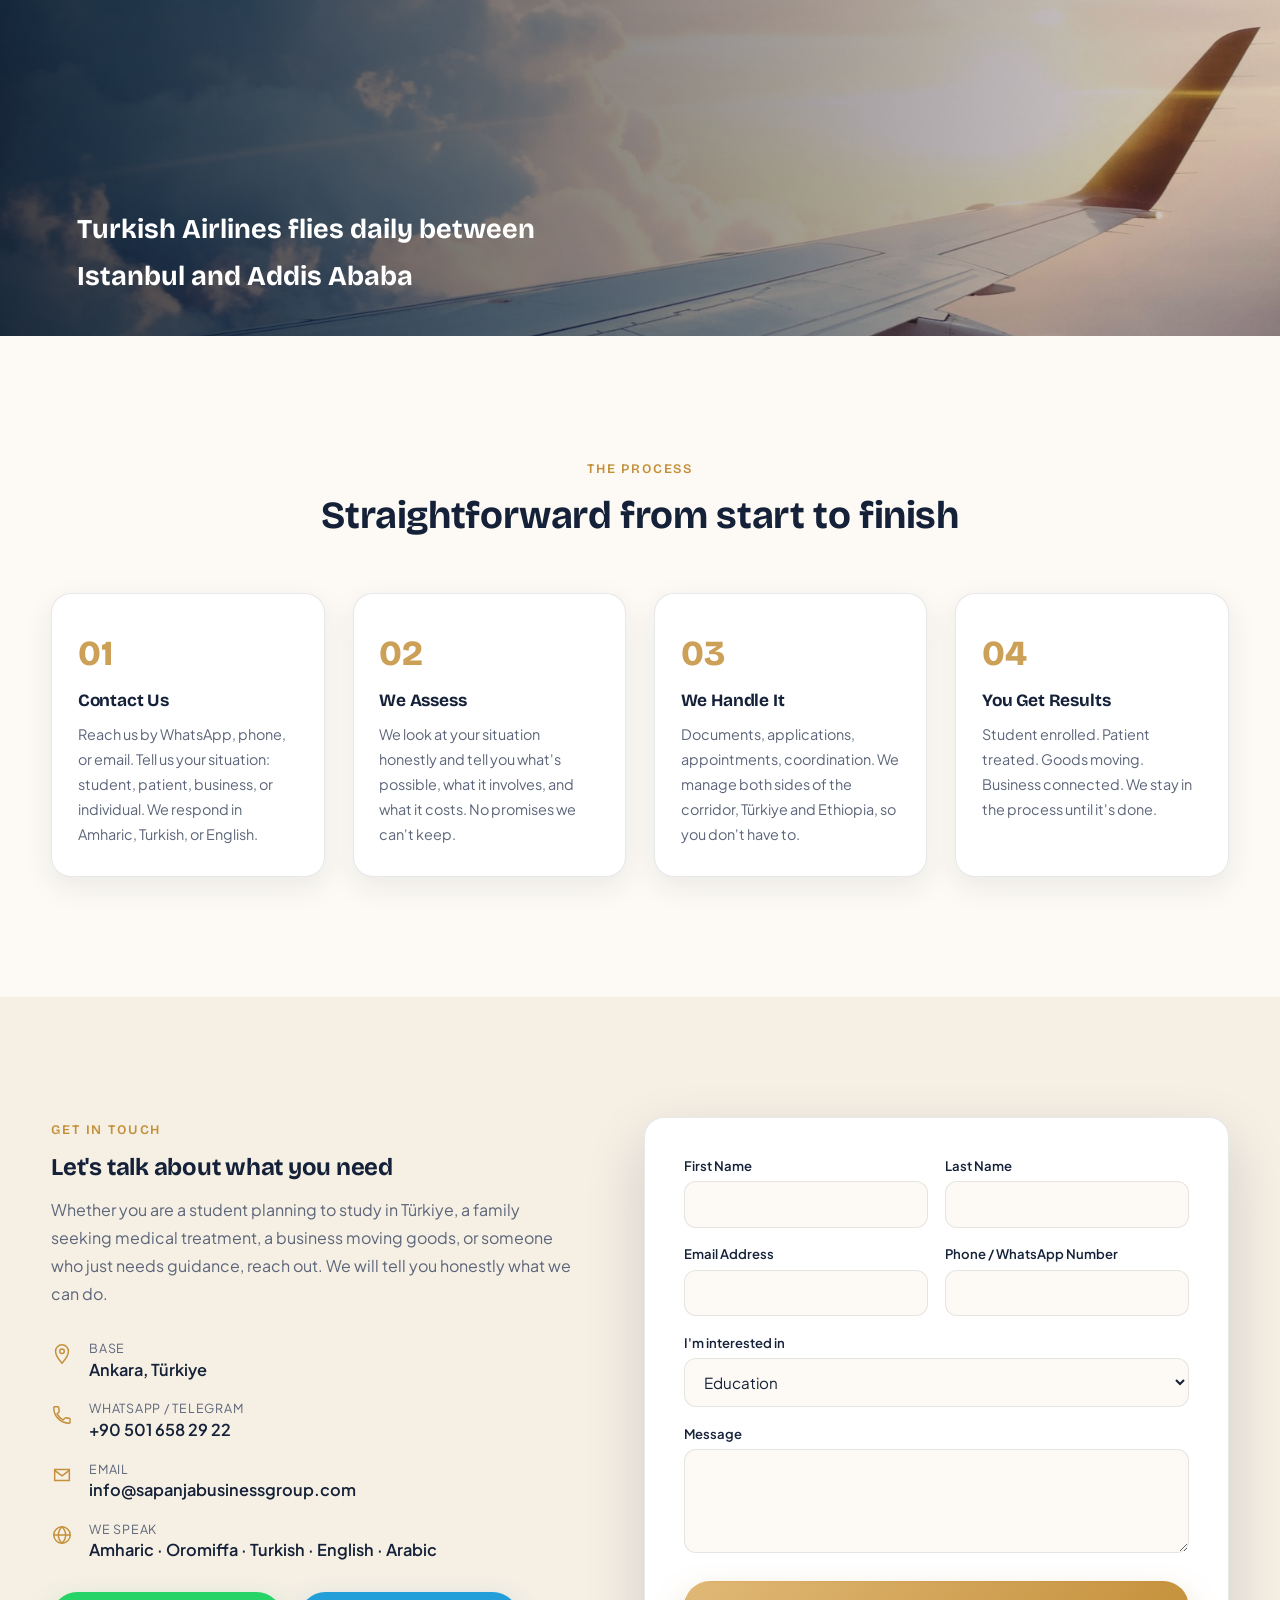
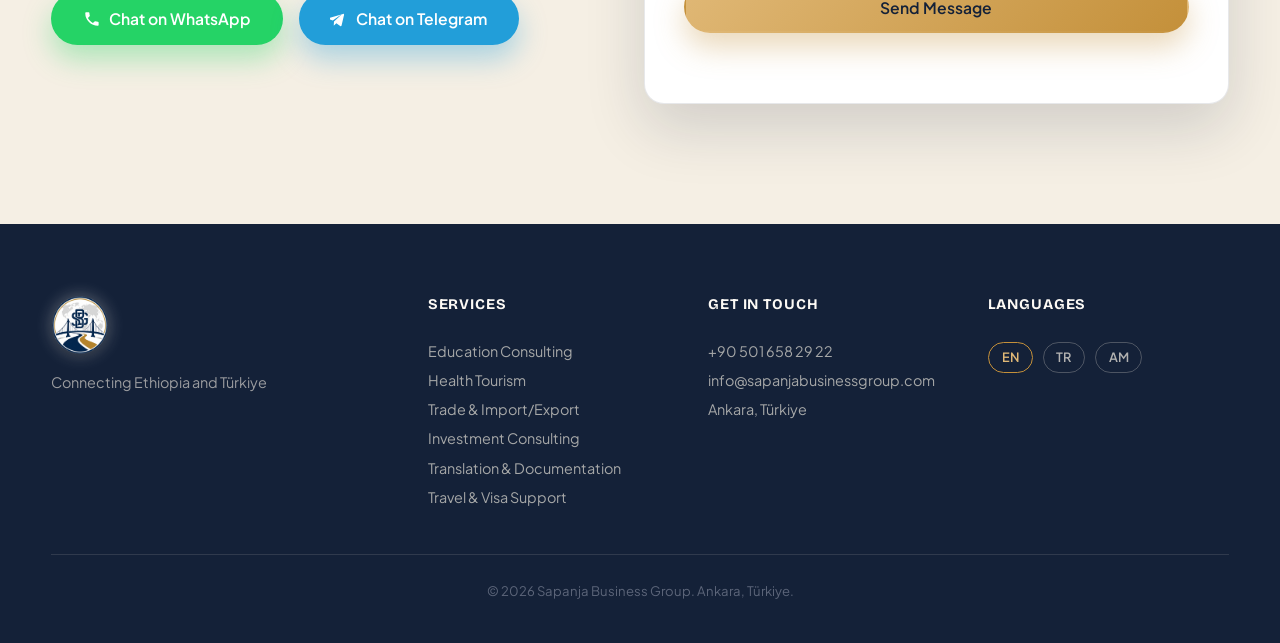
==== commit 82afdfe4: "Add Telegram as a contact option alongside WhatsApp Add a floating Telegram button (stacked above th" ====
--- a/index.html
+++ b/index.html
@@ -359,7 +359,7 @@
         </li>
         <li>
           <svg viewBox="0 0 24 24" class="contact-icon"><path d="M6.6 10.8c1.4 2.8 3.8 5.1 6.6 6.6l2.2-2.2a1 1 0 0 1 1-.25 11 11 0 0 0 3.4.55 1 1 0 0 1 1 1V20a1 1 0 0 1-1 1A17 17 0 0 1 3 4a1 1 0 0 1 1-1h3.5a1 1 0 0 1 1 1 11 11 0 0 0 .55 3.4 1 1 0 0 1-.25 1L6.6 10.8Z"/></svg>
-          <div><span class="contact-label" data-i18n="contact.whatsapp">WhatsApp / Phone</span><a href="https://wa.me/905016582922" target="_blank" rel="noopener"><strong>+90 501 658 29 22</strong></a></div>
+          <div><span class="contact-label" data-i18n="contact.whatsapp">WhatsApp / Telegram</span><a href="https://wa.me/905016582922" target="_blank" rel="noopener"><strong>+90 501 658 29 22</strong></a></div>
         </li>
         <li>
           <svg viewBox="0 0 24 24" class="contact-icon"><path d="M4 6h16v12H4V6Z"/><path d="m4 7 8 6 8-6"/></svg>
@@ -371,10 +371,16 @@
         </li>
       </ul>
 
-      <a href="https://wa.me/905016582922" target="_blank" rel="noopener" class="btn btn-whatsapp">
-        <svg viewBox="0 0 24 24" class="btn-icon"><path d="M6.6 10.8c1.4 2.8 3.8 5.1 6.6 6.6l2.2-2.2a1 1 0 0 1 1-.25 11 11 0 0 0 3.4.55 1 1 0 0 1 1 1V20a1 1 0 0 1-1 1A17 17 0 0 1 3 4a1 1 0 0 1 1-1h3.5a1 1 0 0 1 1 1 11 11 0 0 0 .55 3.4 1 1 0 0 1-.25 1L6.6 10.8Z"/></svg>
-        <span data-i18n="contact.whatsappCta">Chat on WhatsApp</span>
-      </a>
+      <div class="contact-cta-row">
+        <a href="https://wa.me/905016582922" target="_blank" rel="noopener" class="btn btn-whatsapp">
+          <svg viewBox="0 0 24 24" class="btn-icon"><path d="M6.6 10.8c1.4 2.8 3.8 5.1 6.6 6.6l2.2-2.2a1 1 0 0 1 1-.25 11 11 0 0 0 3.4.55 1 1 0 0 1 1 1V20a1 1 0 0 1-1 1A17 17 0 0 1 3 4a1 1 0 0 1 1-1h3.5a1 1 0 0 1 1 1 11 11 0 0 0 .55 3.4 1 1 0 0 1-.25 1L6.6 10.8Z"/></svg>
+          <span data-i18n="contact.whatsappCta">Chat on WhatsApp</span>
+        </a>
+        <a href="https://t.me/+905016582922" target="_blank" rel="noopener" class="btn btn-telegram">
+          <svg viewBox="0 0 240 240" class="btn-icon"><path d="M186.6 68.2 154 205.2c-2.5 10.9-9.1 13.5-18.4 8.4l-51-37.6-24.6 23.7c-2.7 2.7-5 5-10.2 5l3.6-51.6 94.2-85.2c4.1-3.6-.9-5.7-6.4-2.1L36.8 138.2l-50.6-15.9c-11-3.5-11.2-11 2.3-16.2L172.5 51.6c9.2-3.4 17.2 2.2 14.1 16.6Z"/></svg>
+          <span data-i18n="contact.telegramCta">Chat on Telegram</span>
+        </a>
+      </div>
     </div>
 
     <form class="contact-form reveal" id="contactForm">
@@ -459,6 +465,10 @@
   </div>
 </footer>
 
+<a href="https://t.me/+905016582922" target="_blank" rel="noopener" class="telegram-float" aria-label="Chat on Telegram">
+  <svg viewBox="0 0 240 240"><path d="M186.6 68.2 154 205.2c-2.5 10.9-9.1 13.5-18.4 8.4l-51-37.6-24.6 23.7c-2.7 2.7-5 5-10.2 5l3.6-51.6 94.2-85.2c4.1-3.6-.9-5.7-6.4-2.1L36.8 138.2l-50.6-15.9c-11-3.5-11.2-11 2.3-16.2L172.5 51.6c9.2-3.4 17.2 2.2 14.1 16.6Z"/></svg>
+</a>
+
 <a href="https://wa.me/905016582922" target="_blank" rel="noopener" class="whatsapp-float" aria-label="Chat on WhatsApp">
   <svg viewBox="0 0 24 24"><path d="M6.6 10.8c1.4 2.8 3.8 5.1 6.6 6.6l2.2-2.2a1 1 0 0 1 1-.25 11 11 0 0 0 3.4.55 1 1 0 0 1 1 1V20a1 1 0 0 1-1 1A17 17 0 0 1 3 4a1 1 0 0 1 1-1h3.5a1 1 0 0 1 1 1 11 11 0 0 0 .55 3.4 1 1 0 0 1-.25 1L6.6 10.8Z"/></svg>
 </a>
--- a/css/styles.css
+++ b/css/styles.css
@@ -130,7 +130,13 @@
   color:#fff;
   box-shadow: 0 14px 28px rgba(37,211,102,.35);
 }
+.btn-telegram{
+  background:#229ED9;
+  color:#fff;
+  box-shadow: 0 14px 28px rgba(34,158,217,.35);
+}
 .btn-icon{ width:1.15em; height:1.15em; fill:currentColor; }
+.contact-cta-row{ display:flex; gap:1rem; flex-wrap:wrap; }
 
 /* ---------- Header ---------- */
 .site-header{
@@ -517,8 +523,18 @@
   50%{ box-shadow: 0 10px 30px rgba(37,211,102,.75), 0 0 0 8px rgba(37,211,102,.12); }
 }
 
+.telegram-float{
+  position: fixed; right: 1.9rem; bottom: 6.5rem; z-index:400;
+  width:48px; height:48px; border-radius:50%;
+  background:#229ED9; display:flex; align-items:center; justify-content:center;
+  box-shadow: 0 8px 24px rgba(34,158,217,.4);
+  transition: transform .25s var(--ease), box-shadow .25s var(--ease);
+}
+.telegram-float:hover{ transform: translateY(-3px); box-shadow: 0 12px 28px rgba(34,158,217,.5); }
+.telegram-float svg{ width:24px; height:24px; fill:#fff; }
+
 .back-to-top{
-  position: fixed; right: 1.6rem; bottom: 5.6rem; z-index:400;
+  position: fixed; right: 1.6rem; bottom: 10.6rem; z-index:400;
   width:44px; height:44px; border-radius:50%; border:1px solid var(--border);
   background: var(--surface); color: var(--text); box-shadow: var(--shadow);
   display:flex; align-items:center; justify-content:center;
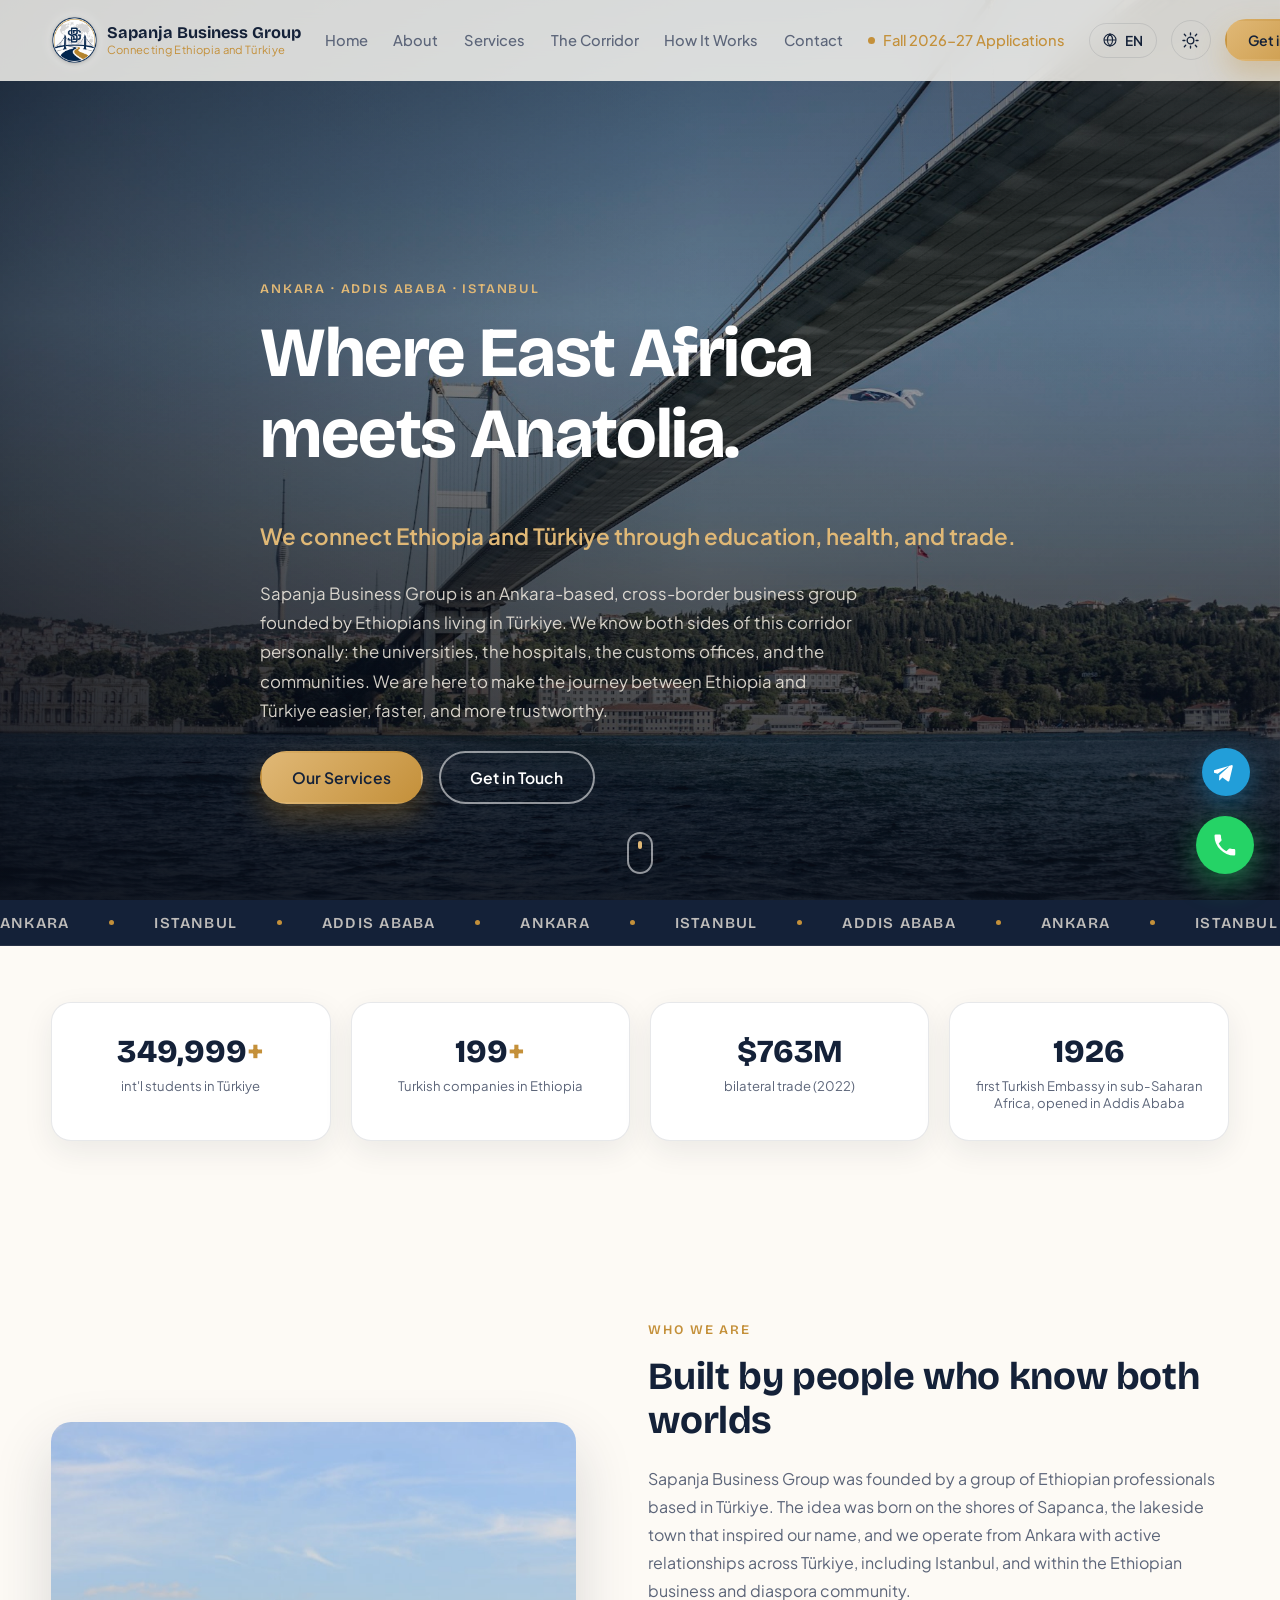
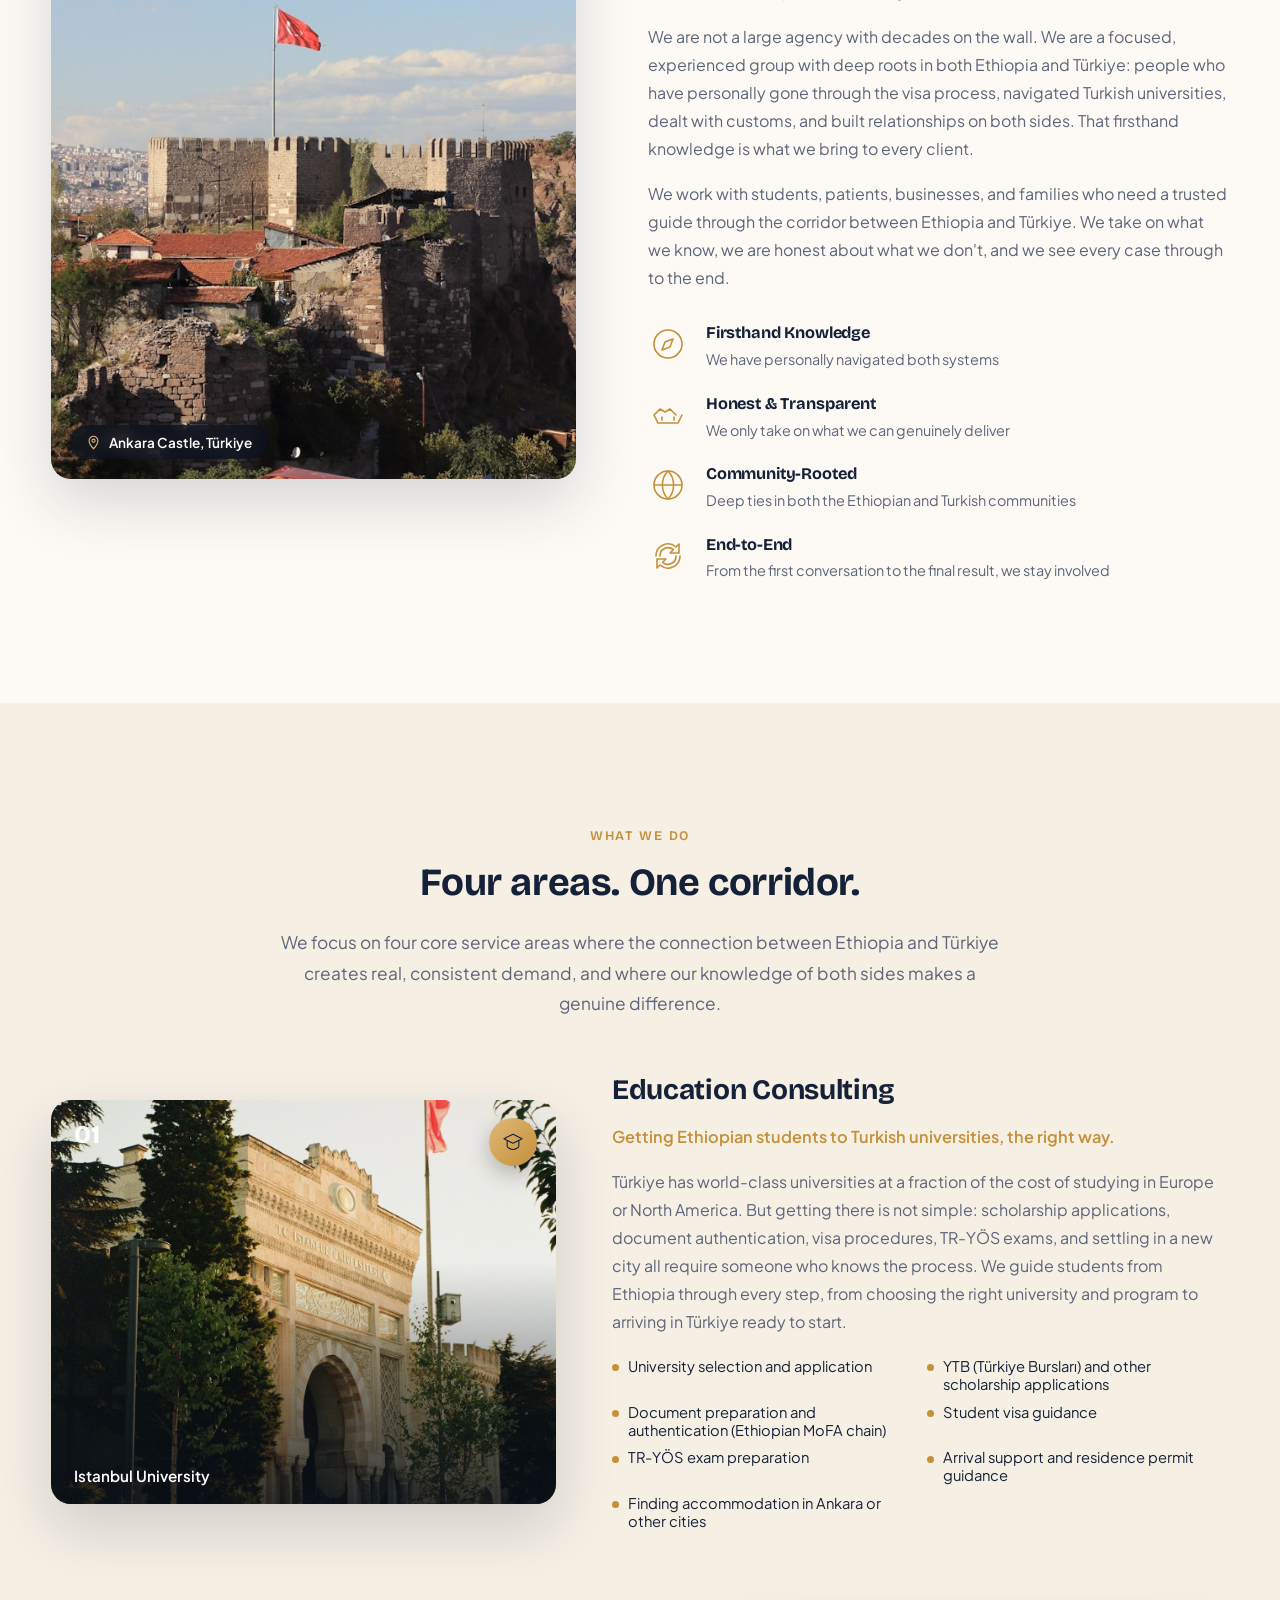
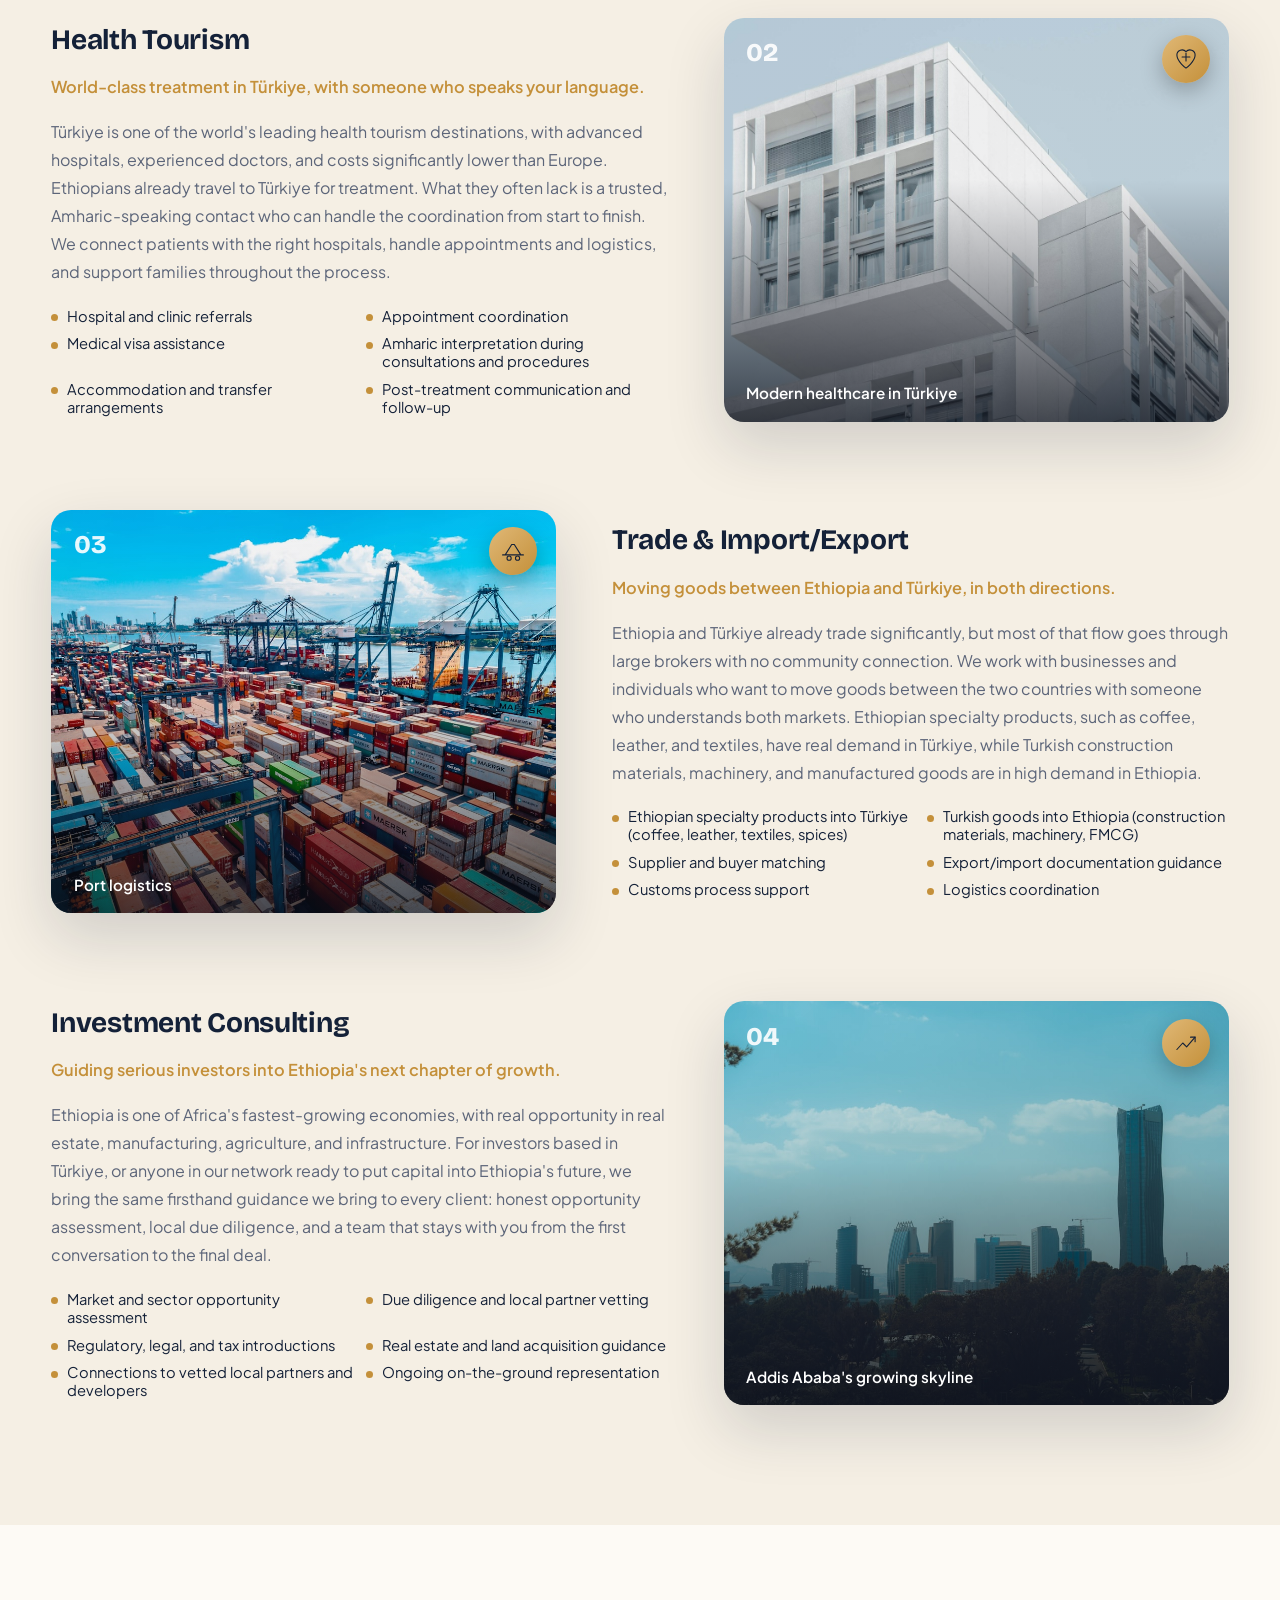
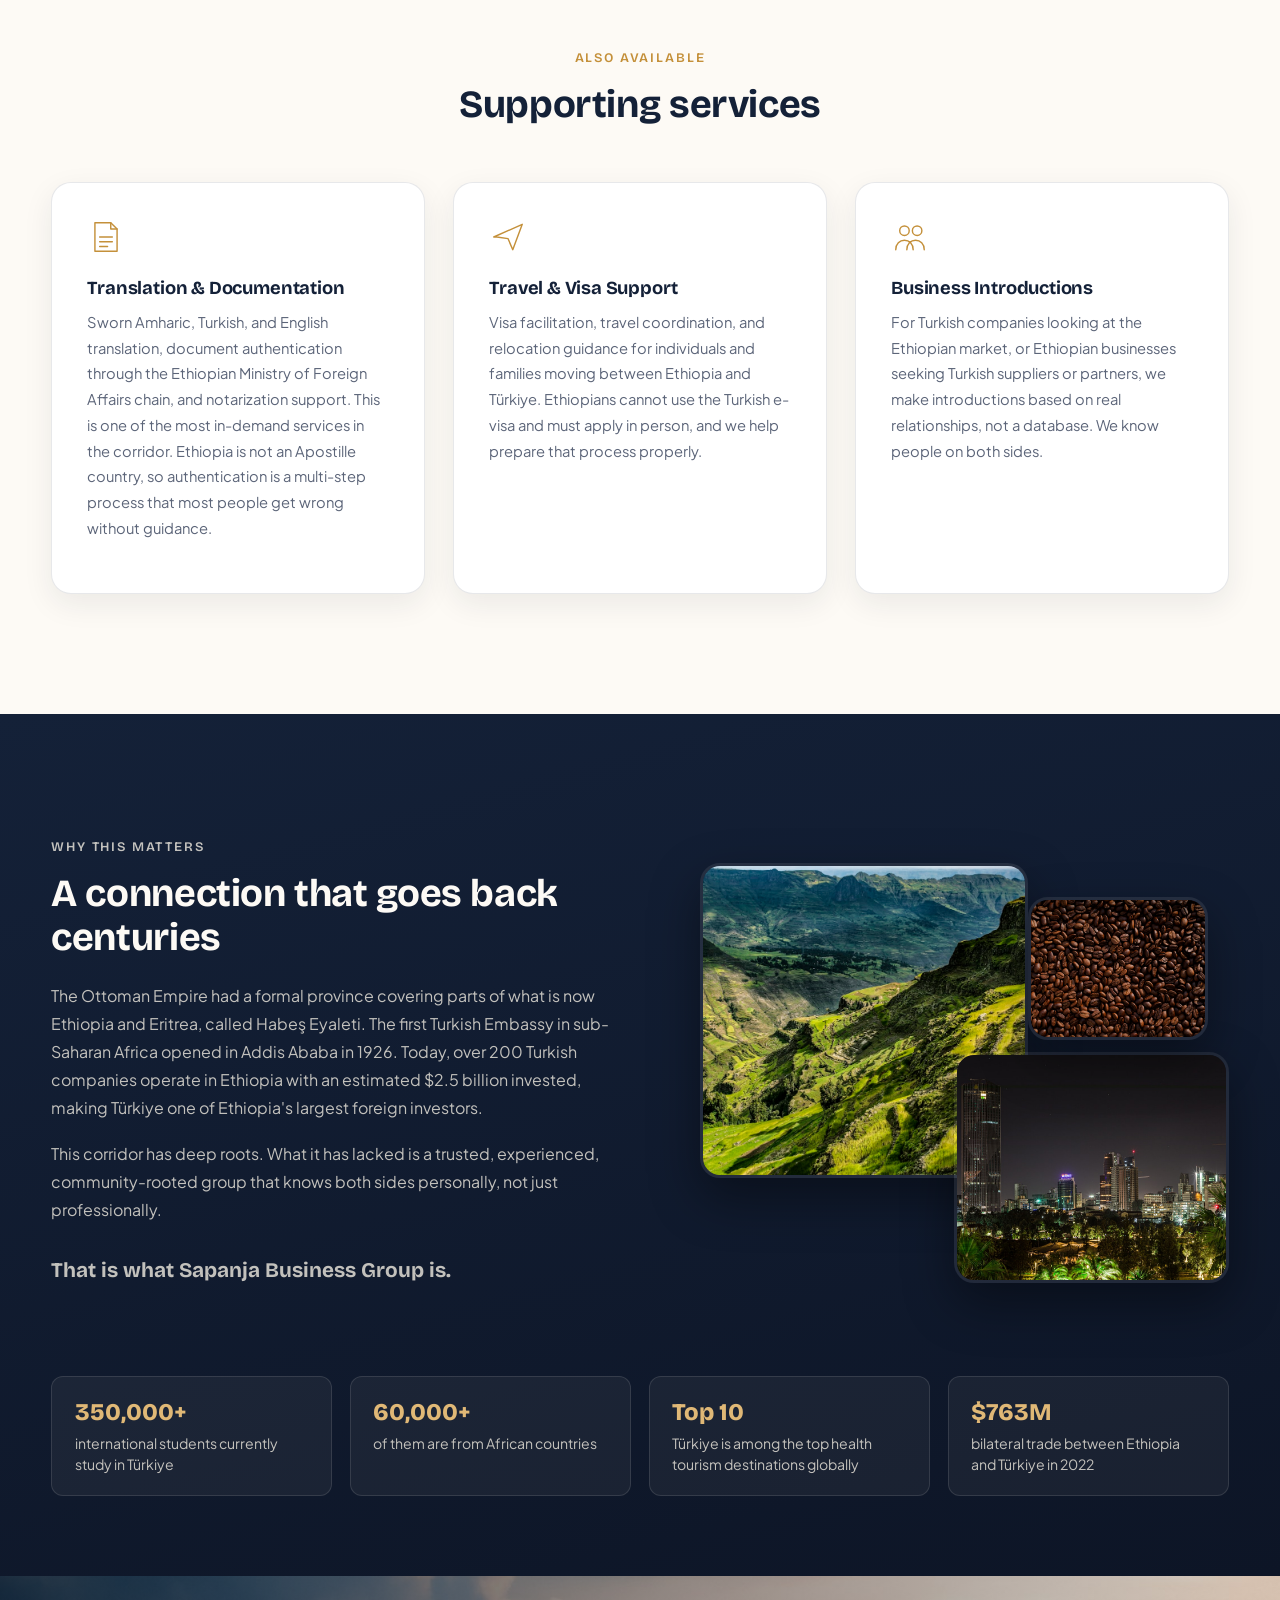
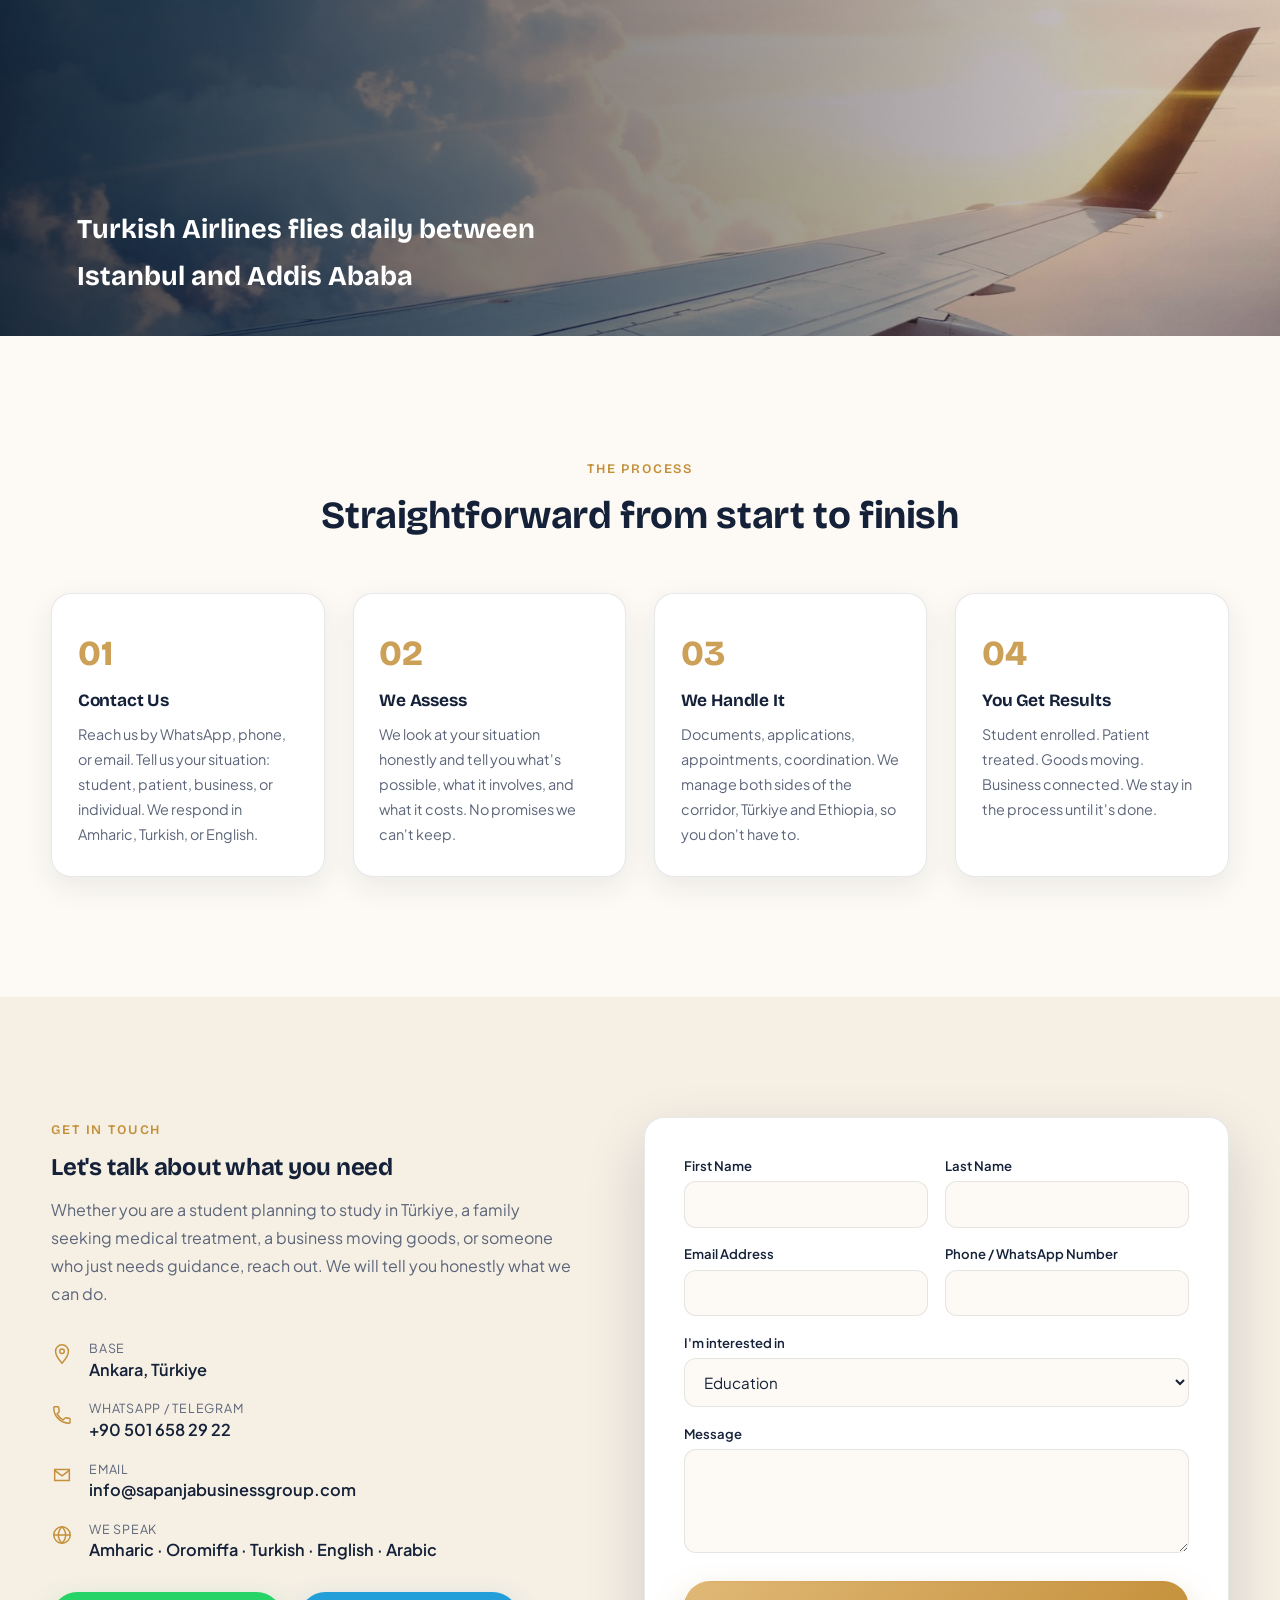
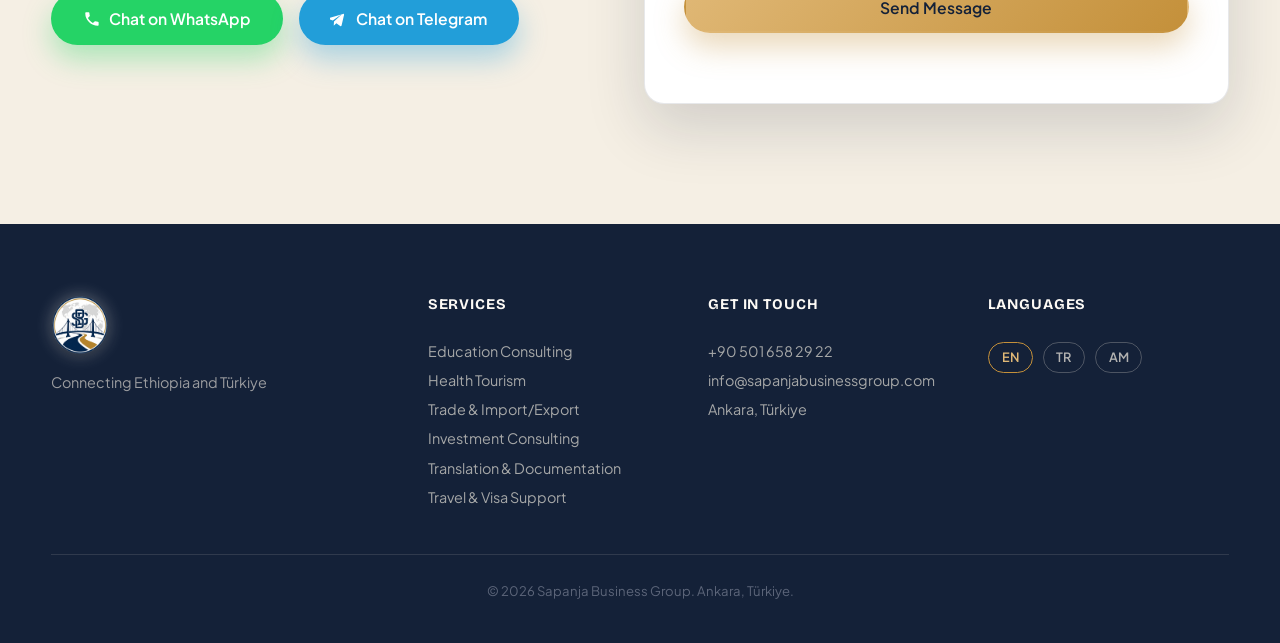
==== commit 151aa10b: "Serve clean URLs without .html extensions Enable Vercel's cleanUrls so /apply.html is reachable at /" ====
--- a/index.html
+++ b/index.html
@@ -44,7 +44,7 @@
       <a href="#corridor" data-i18n="nav.corridor">The Corridor</a>
       <a href="#process" data-i18n="nav.process">How It Works</a>
       <a href="#contact" data-i18n="nav.contact">Contact</a>
-      <a href="apply.html" class="nav-apply-link"><i></i><span data-i18n="nav.apply">Fall 2026-27 Applications</span></a>
+      <a href="/apply" class="nav-apply-link"><i></i><span data-i18n="nav.apply">Fall 2026-27 Applications</span></a>
     </nav>
 
     <div class="header-actions">
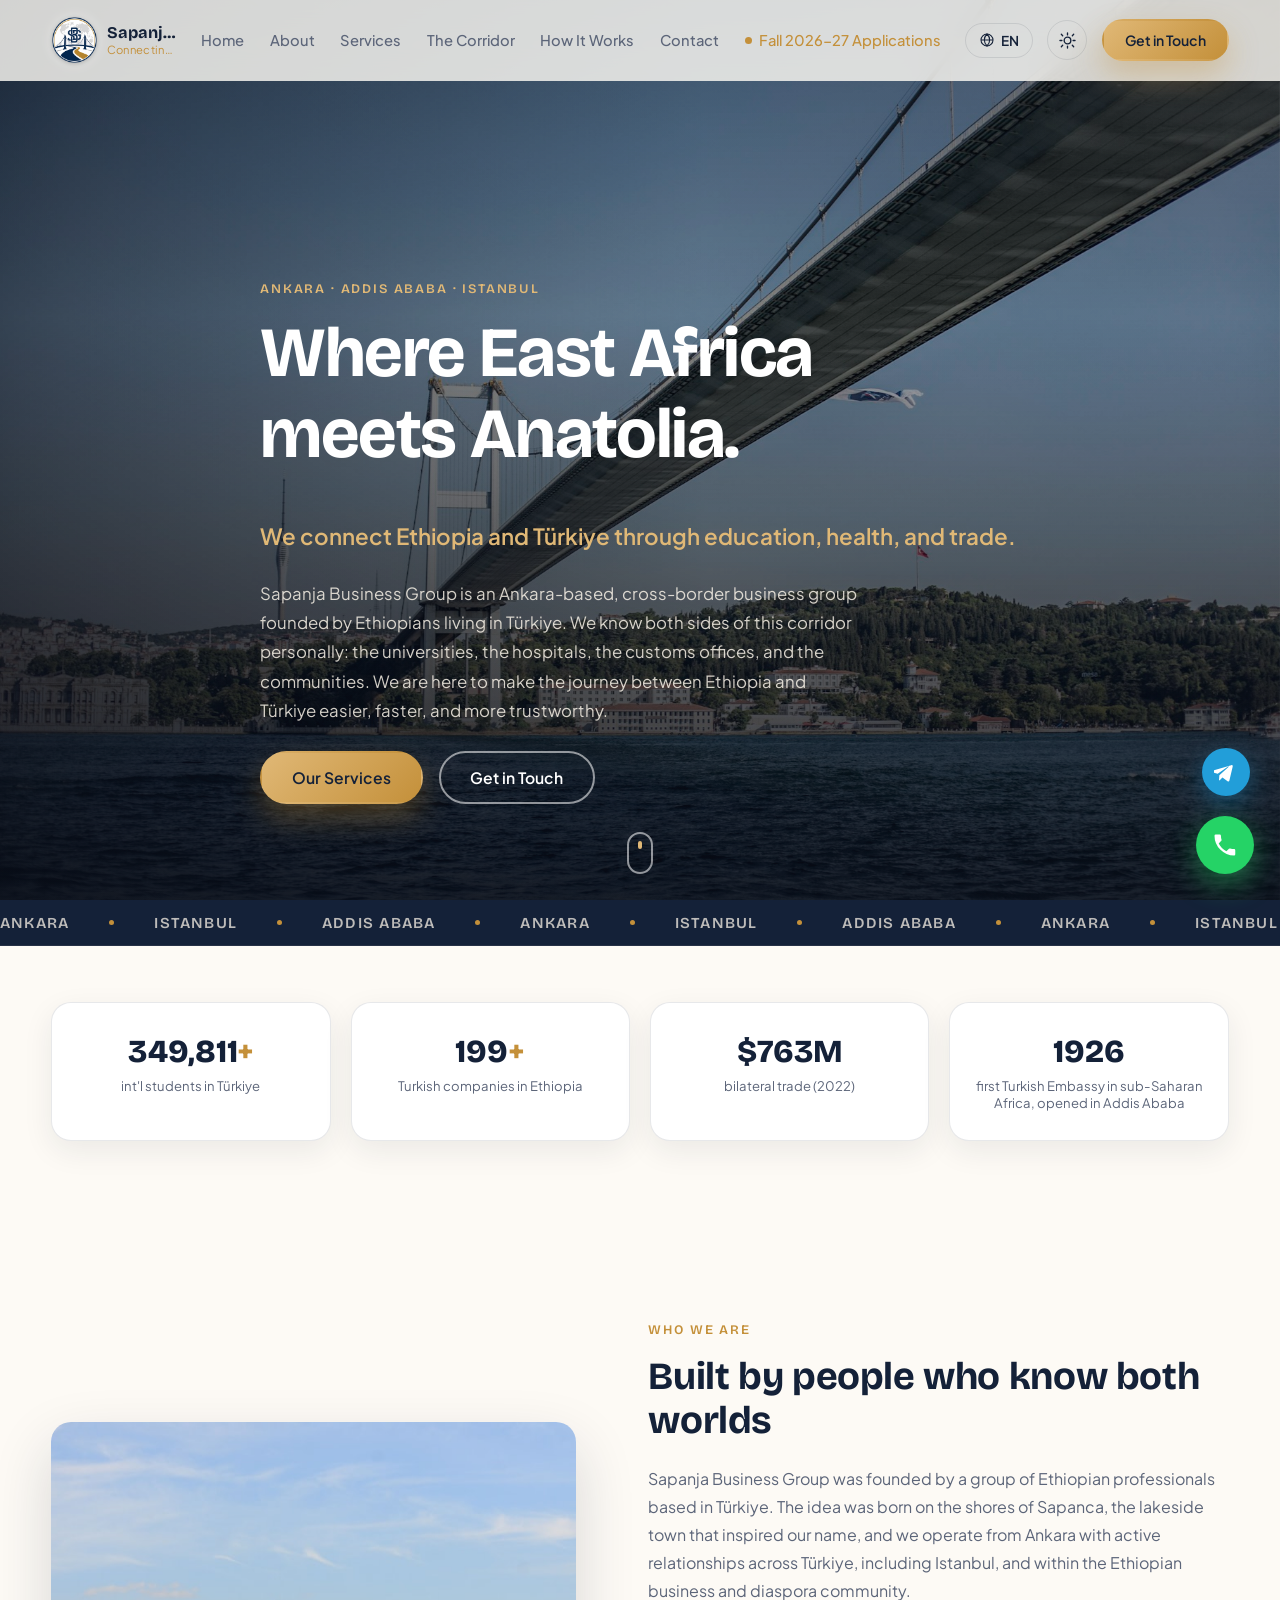
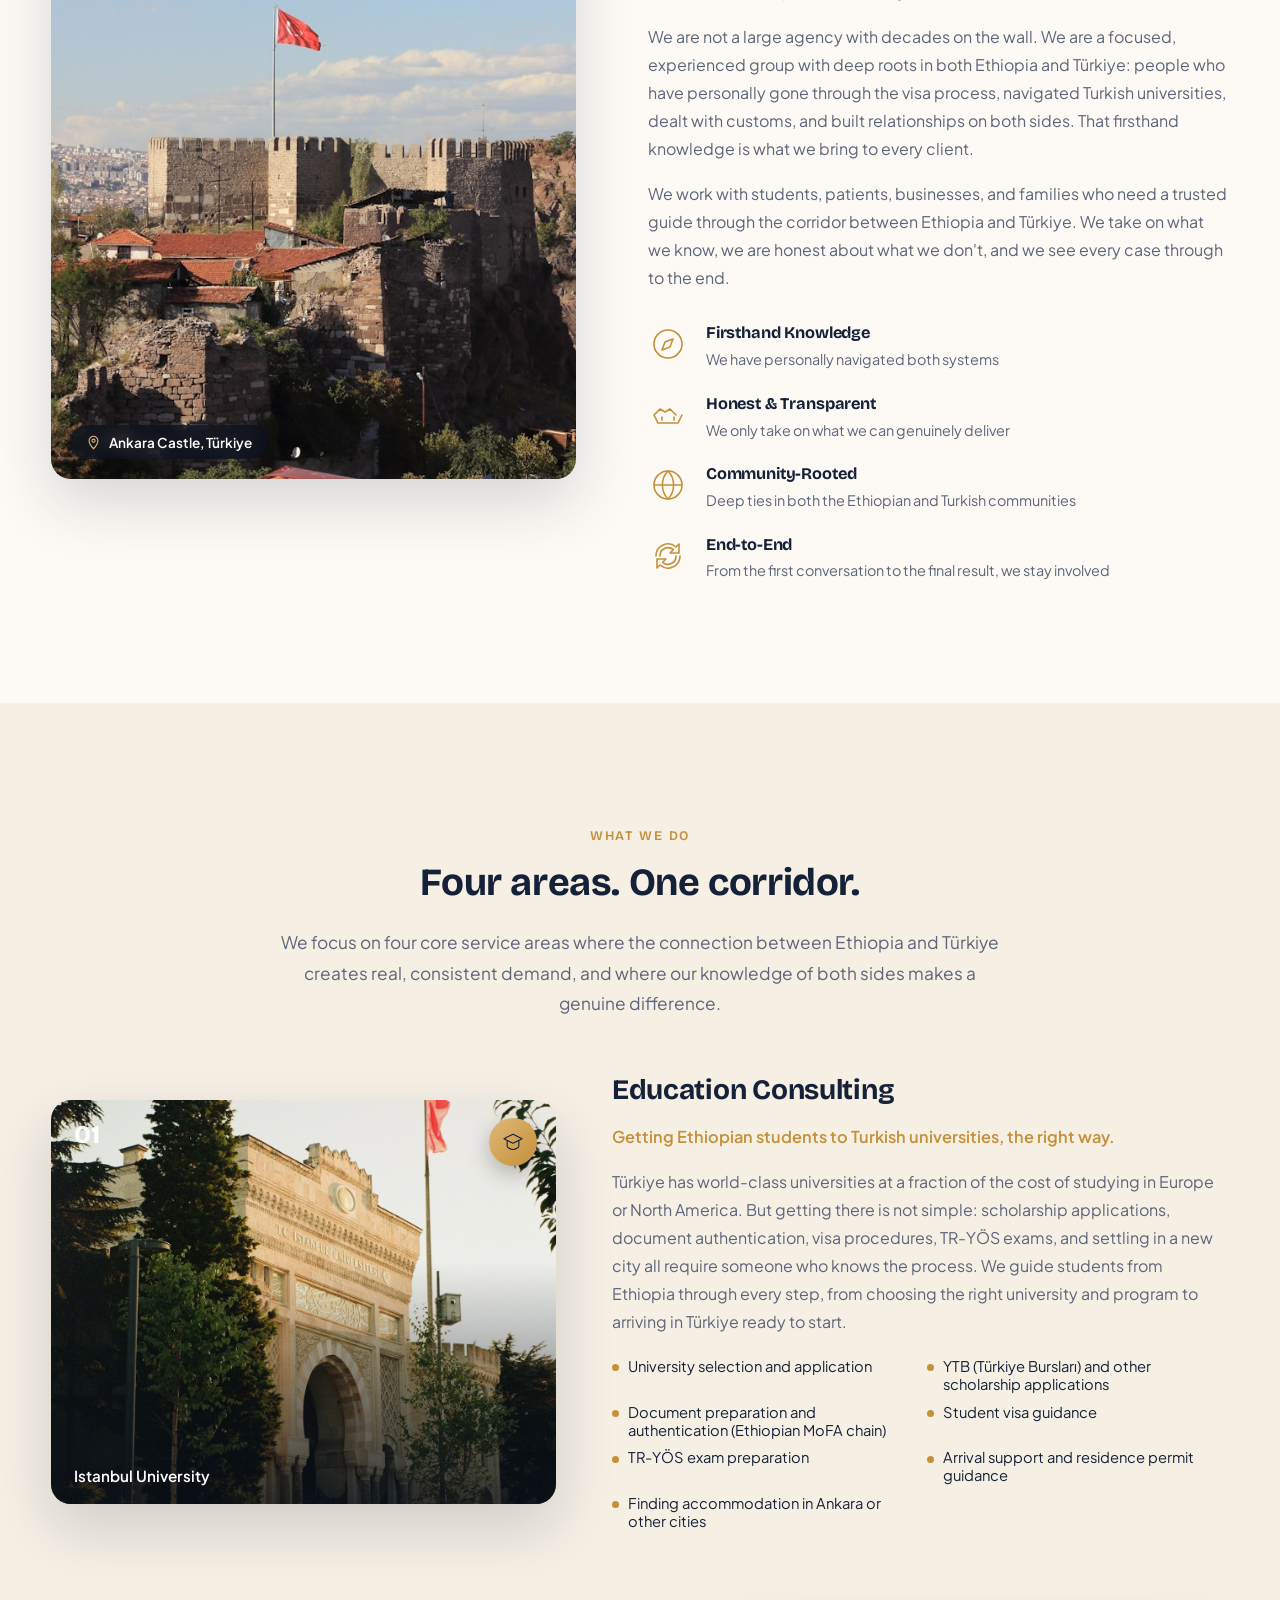
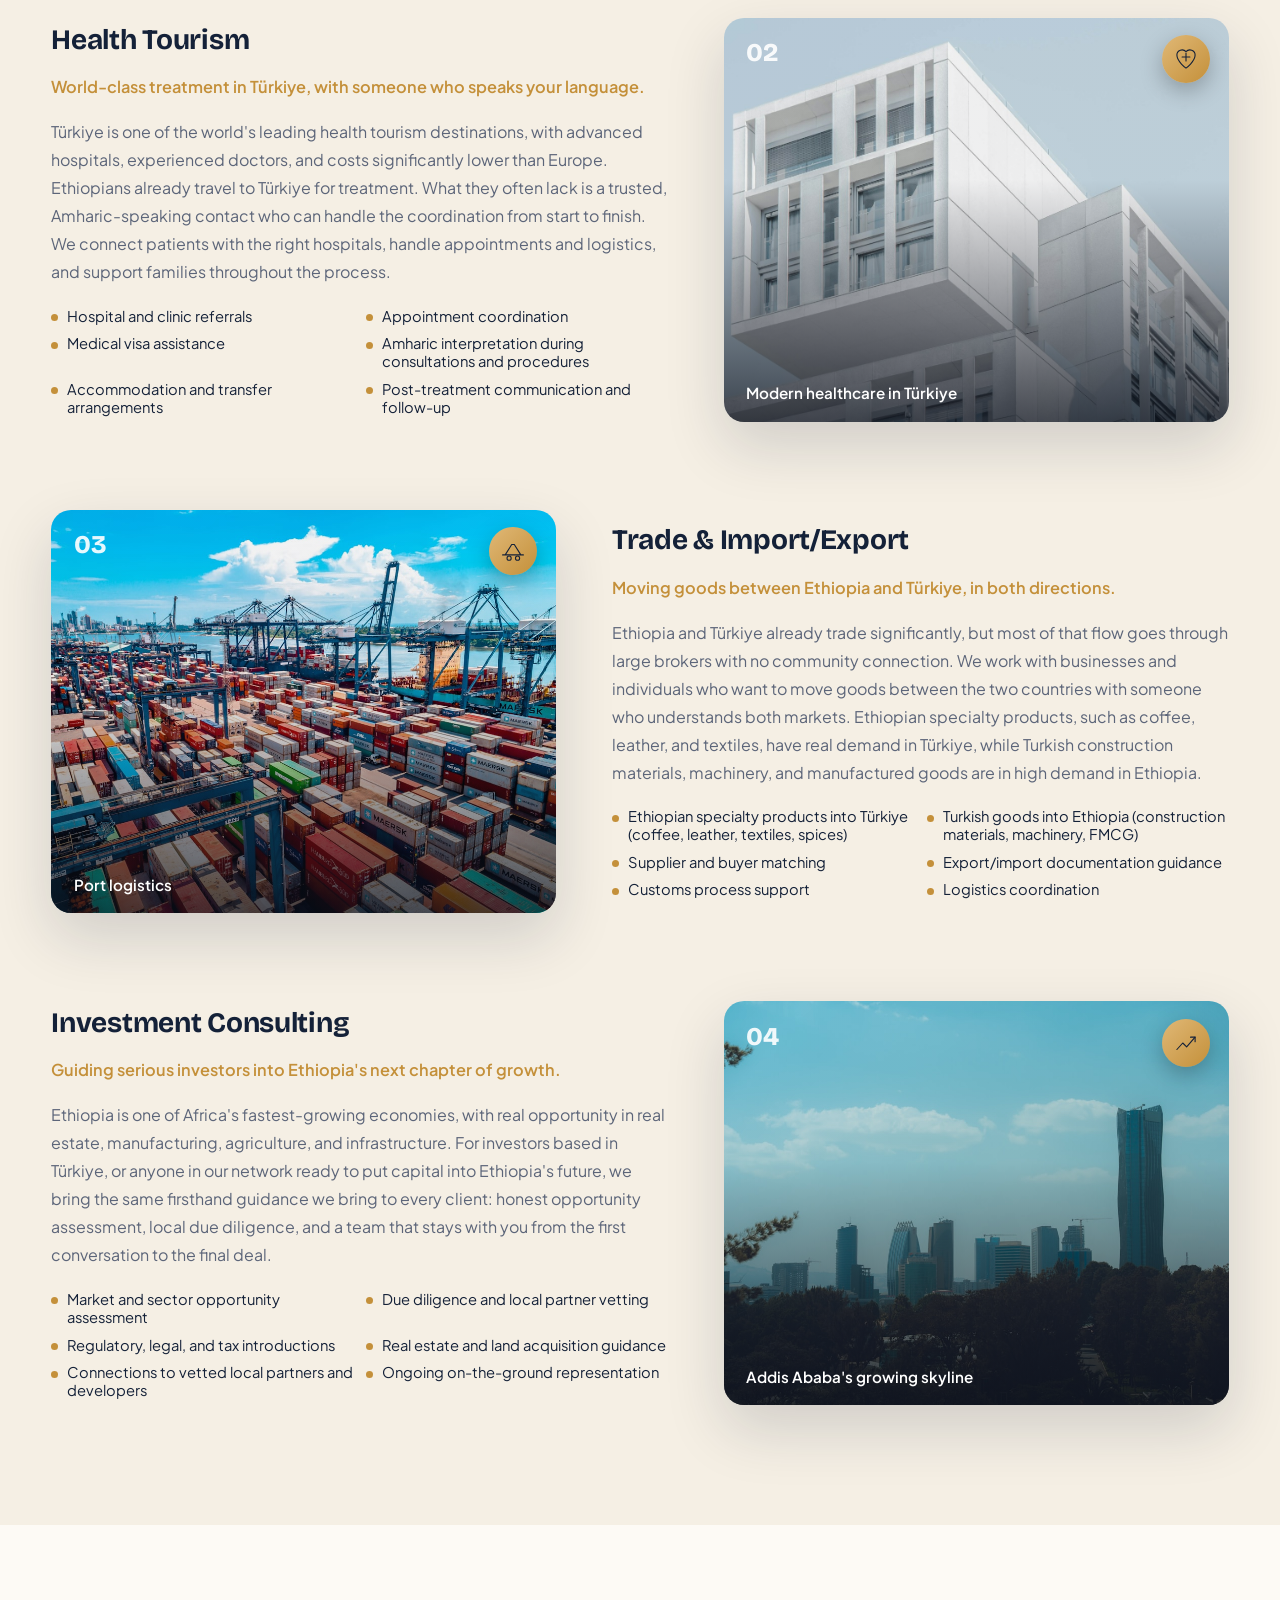
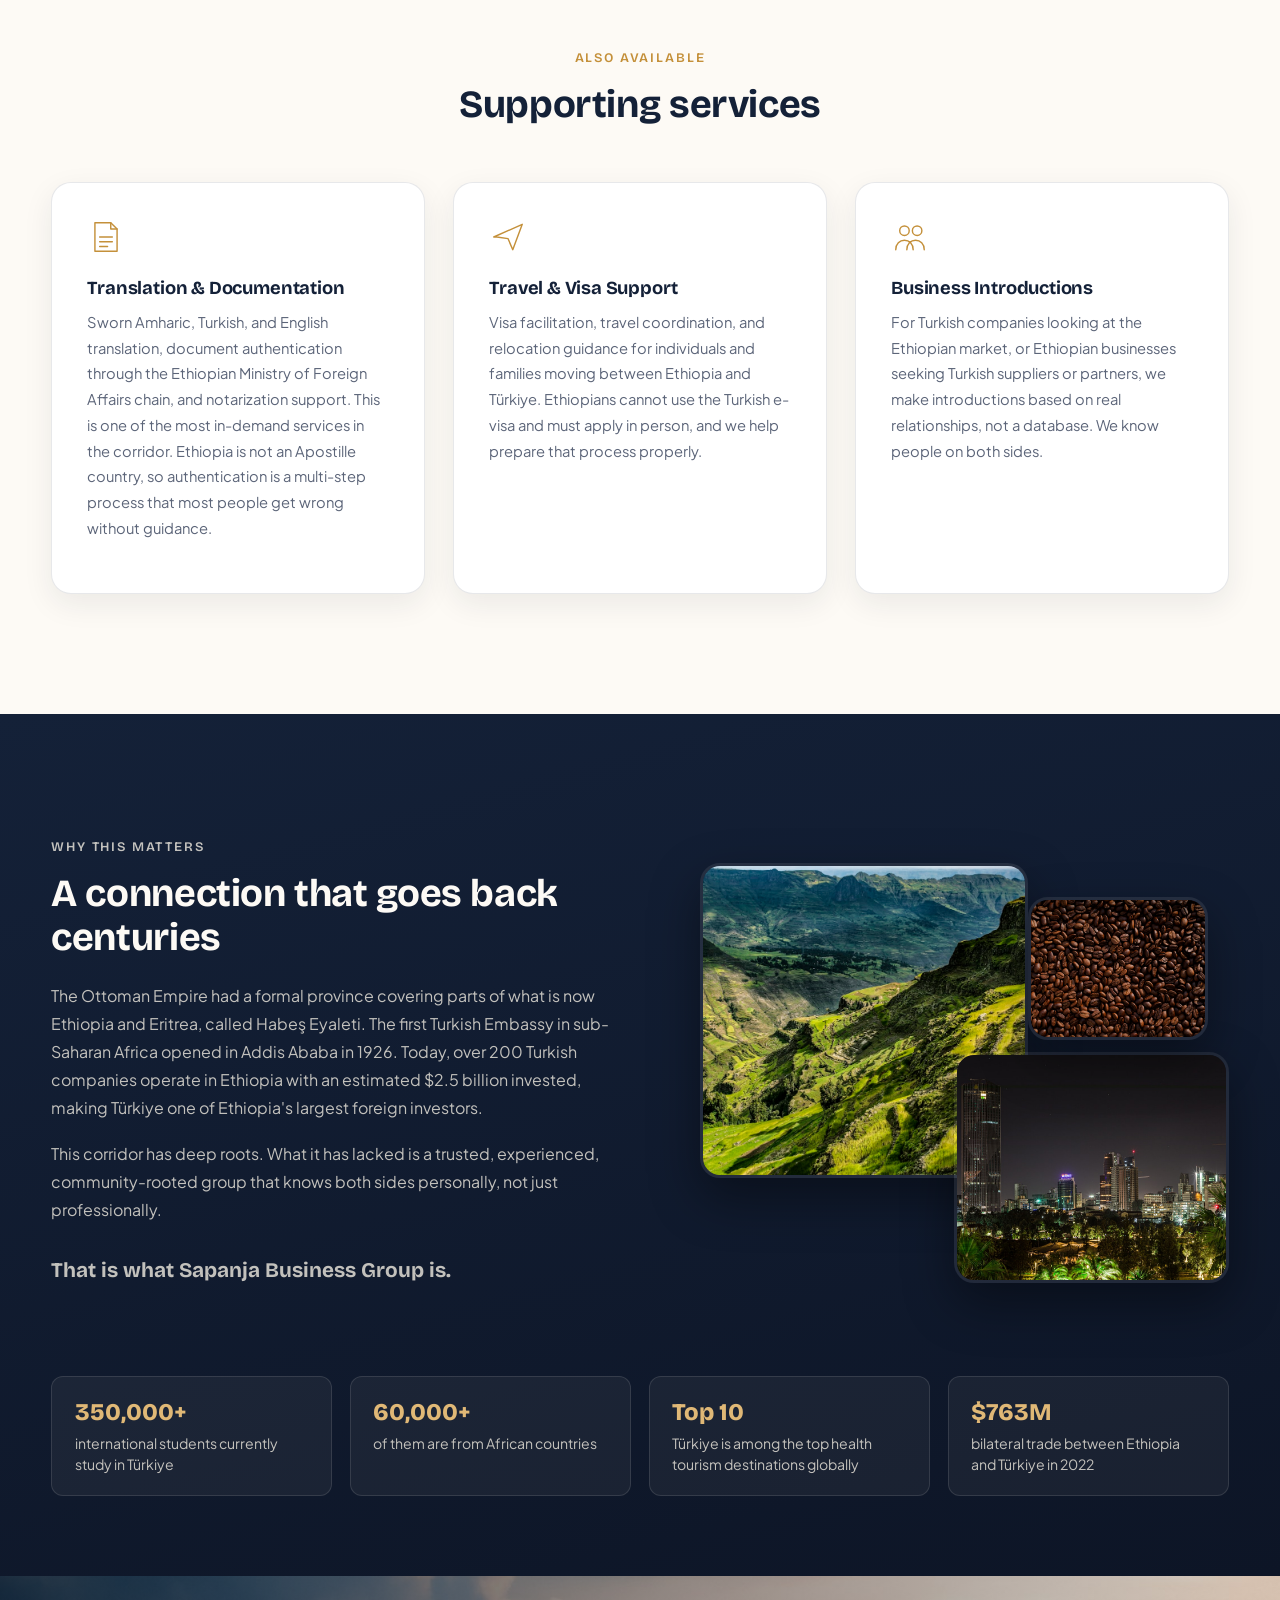
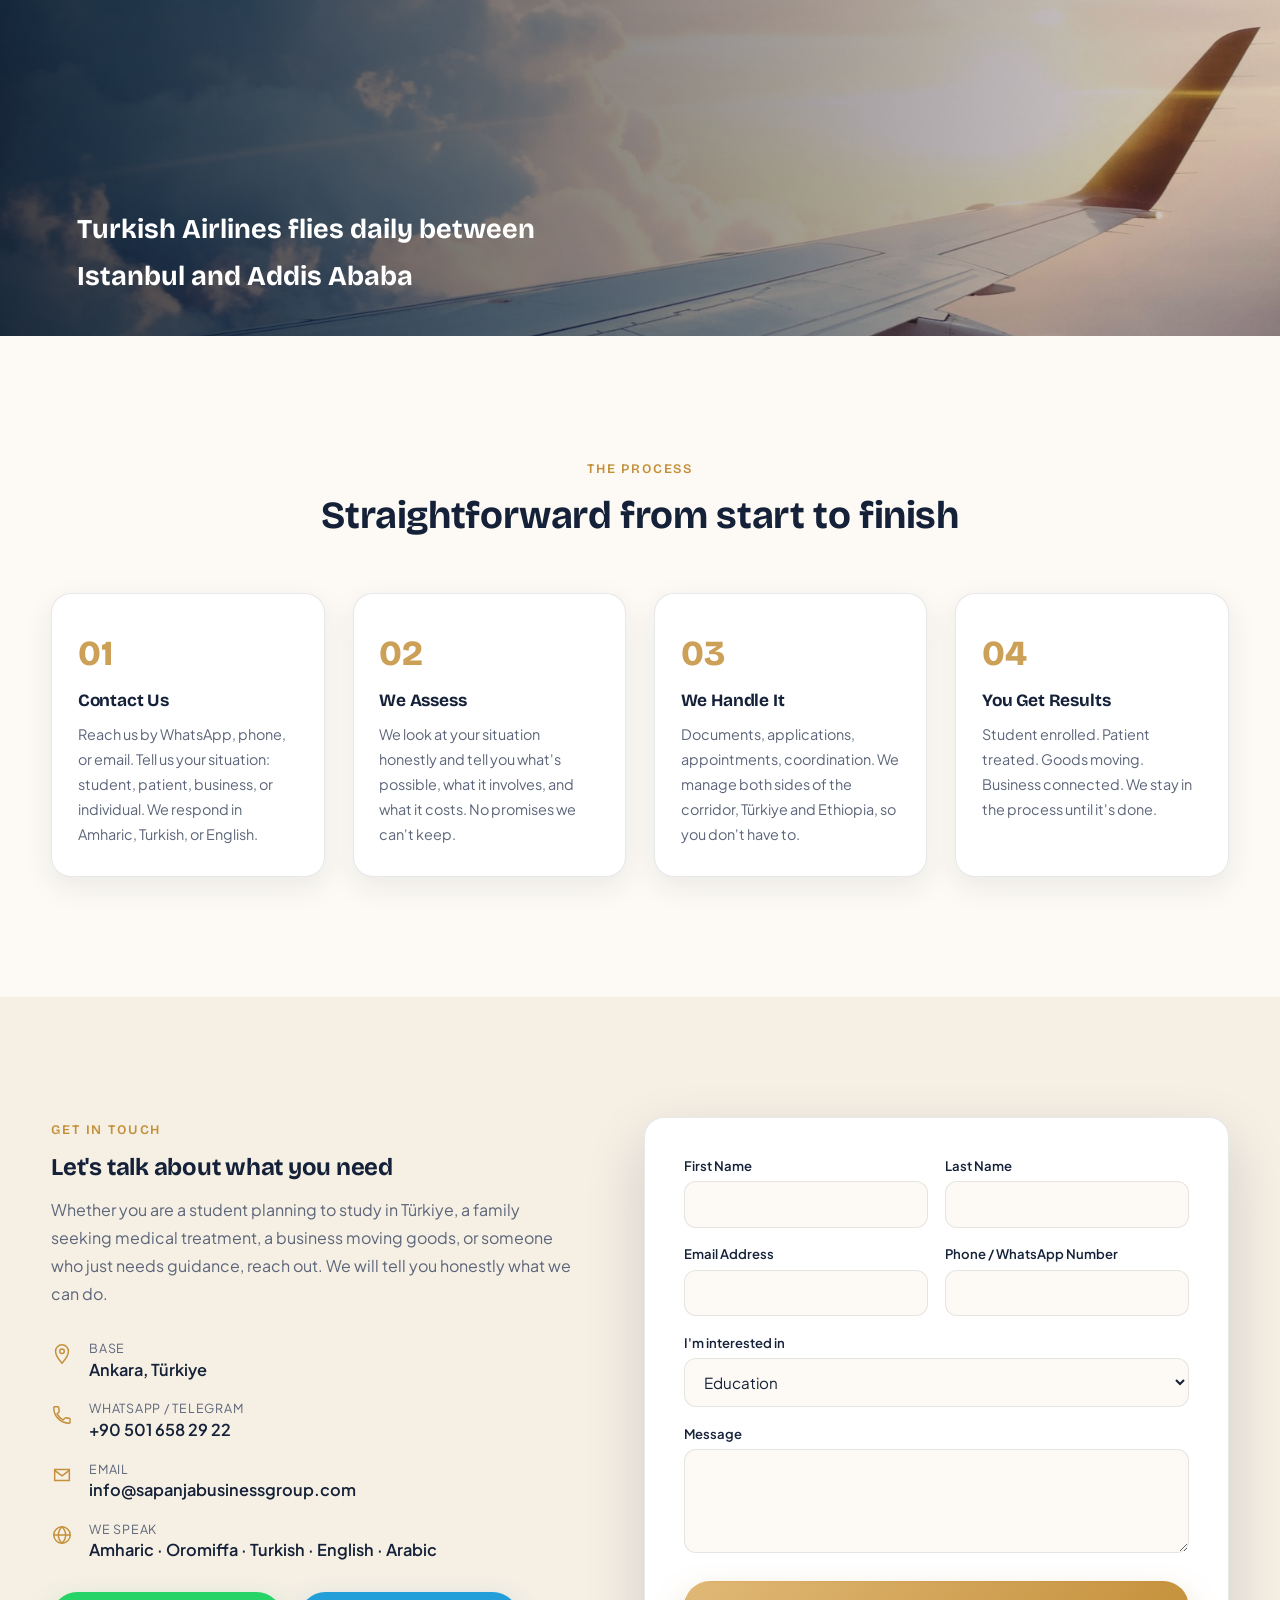
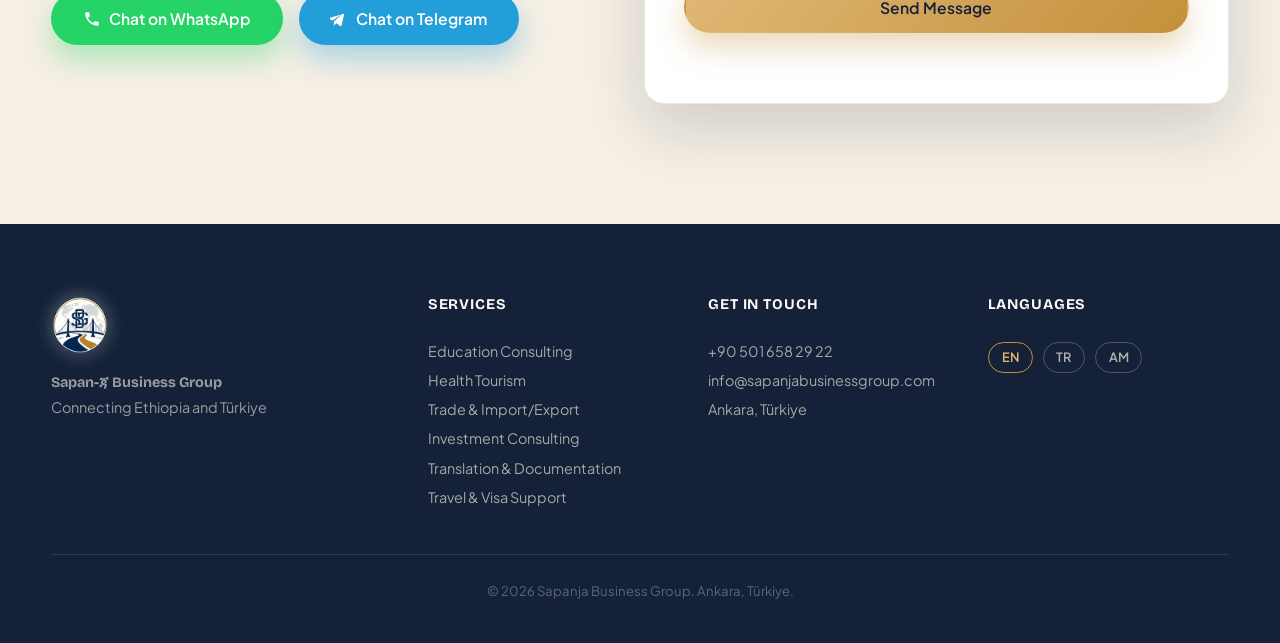
==== commit 8aae4c84: "Add stylized brand name to footer next to the logo" ====
--- a/index.html
+++ b/index.html
@@ -431,6 +431,7 @@
   <div class="container footer-inner">
     <div class="footer-brand">
       <img src="assets/logo-icon.png" alt="Sapanja Business Group" class="footer-logo">
+      <p class="footer-brand-name">Sapan-ጃ Business Group</p>
       <p data-i18n="footer.tagline">Connecting Ethiopia and Türkiye</p>
     </div>
 
--- a/css/styles.css
+++ b/css/styles.css
@@ -152,14 +152,17 @@
   height: 80px;
   gap: 1.5rem;
 }
-.brand{ display:flex; align-items:center; gap:.6rem; flex-shrink:0; }
+.brand{ display:flex; align-items:center; gap:.6rem; min-width:0; flex-shrink:1; }
 .brand-logo{
   width:46px; height:46px; object-fit:contain; flex-shrink:0;
   filter: drop-shadow(0 1px 2px rgba(0,0,0,.22)) drop-shadow(0 0 7px rgba(255,255,255,.45));
 }
-.brand-text{ display:flex; flex-direction:column; line-height:1.15; }
-.brand-name{ font-family:'Bricolage Grotesque',sans-serif; font-weight:700; font-size:1.02rem; color:var(--text); }
-.brand-tag{ font-size:.7rem; color: var(--gold); letter-spacing:.03em; }
+.brand-text{ display:flex; flex-direction:column; line-height:1.15; min-width:0; overflow:hidden; }
+.brand-name{
+  font-family:'Bricolage Grotesque',sans-serif; font-weight:700; font-size:1.02rem; color:var(--text);
+  white-space:nowrap; overflow:hidden; text-overflow:ellipsis;
+}
+.brand-tag{ font-size:.7rem; color: var(--gold); letter-spacing:.03em; white-space:nowrap; overflow:hidden; text-overflow:ellipsis; }
 
 .main-nav{ display:flex; align-items:center; gap:1.6rem; margin-inline:auto; }
 .main-nav a{
@@ -187,7 +190,7 @@
   50%{ box-shadow: 0 0 0 5px rgba(196,144,58,0); }
 }
 
-.header-actions{ display:flex; align-items:center; gap: .9rem; }
+.header-actions{ display:flex; align-items:center; gap: .9rem; flex-shrink:0; }
 
 .lang-switch{ position:relative; }
 .lang-current{
@@ -494,6 +497,10 @@
 .footer-logo{
   width:58px; height:58px; object-fit:contain; margin-bottom:1rem;
   filter: drop-shadow(0 2px 4px rgba(0,0,0,.3)) drop-shadow(0 0 8px rgba(255,255,255,.35));
+}
+.footer-brand-name{
+  font-family:'Bricolage Grotesque','Noto Sans Ethiopic',sans-serif; font-weight:700;
+  color: var(--white); font-size:1.05rem; margin:0 0 .35rem;
 }
 .footer-brand p{ color: rgba(245,239,228,.6); font-size:.9rem; margin:0; }
 .footer-col h4{ color: var(--white); font-size:.92rem; text-transform:uppercase; letter-spacing:.06em; margin-bottom:1.1rem; font-family:'Bricolage Grotesque',sans-serif; }
@@ -590,9 +597,9 @@
 
   .main-nav.open{
     display:flex; flex-direction:column; align-items:flex-start; gap:0;
-    position:fixed; top:80px; left:0; right:0; bottom:0;
+    position:fixed; top:80px; left:0; right:0; height: calc(100vh - 80px);
     background: var(--bg); padding: 1rem 6% 2rem; z-index:400;
-    overflow-y:auto;
+    overflow-y:auto; margin:0;
   }
   .main-nav.open a{
     width:100%; padding: 1.1rem 0; border-bottom:1px solid var(--border); font-size:1.05rem;
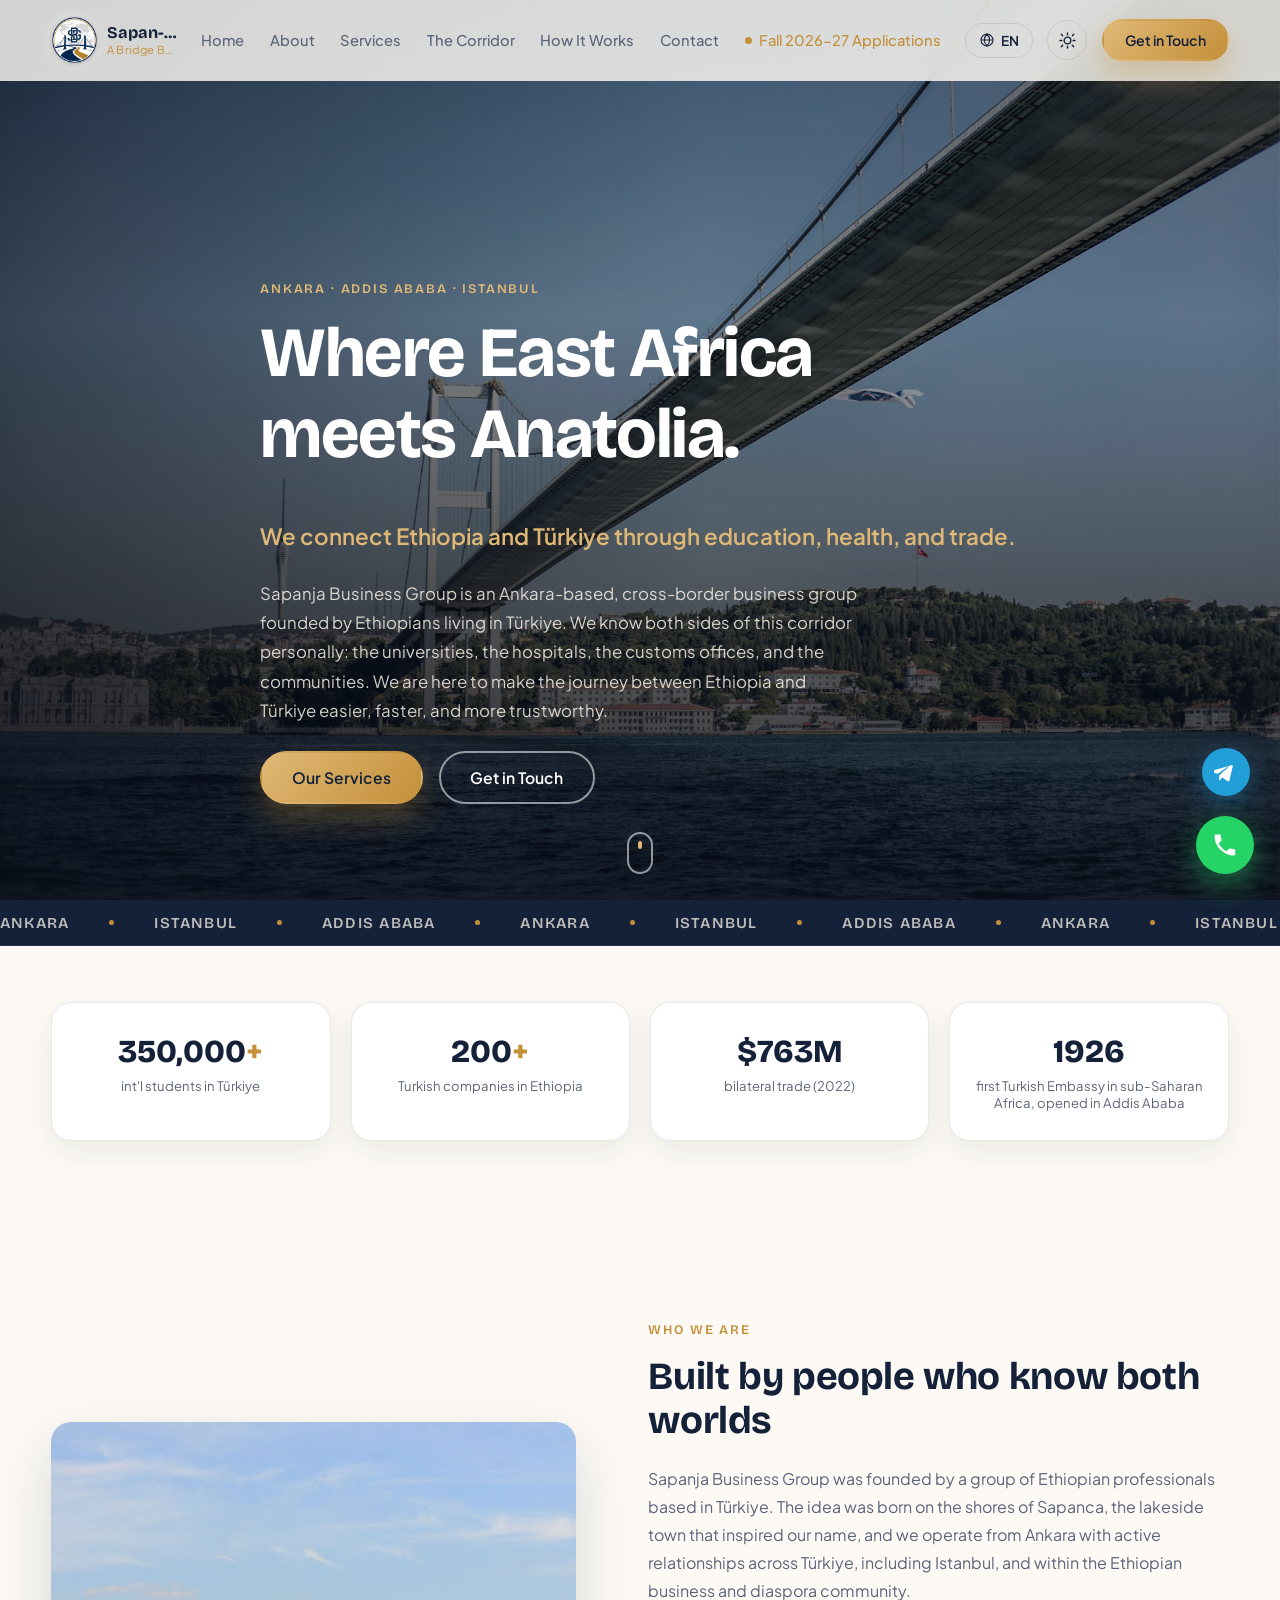
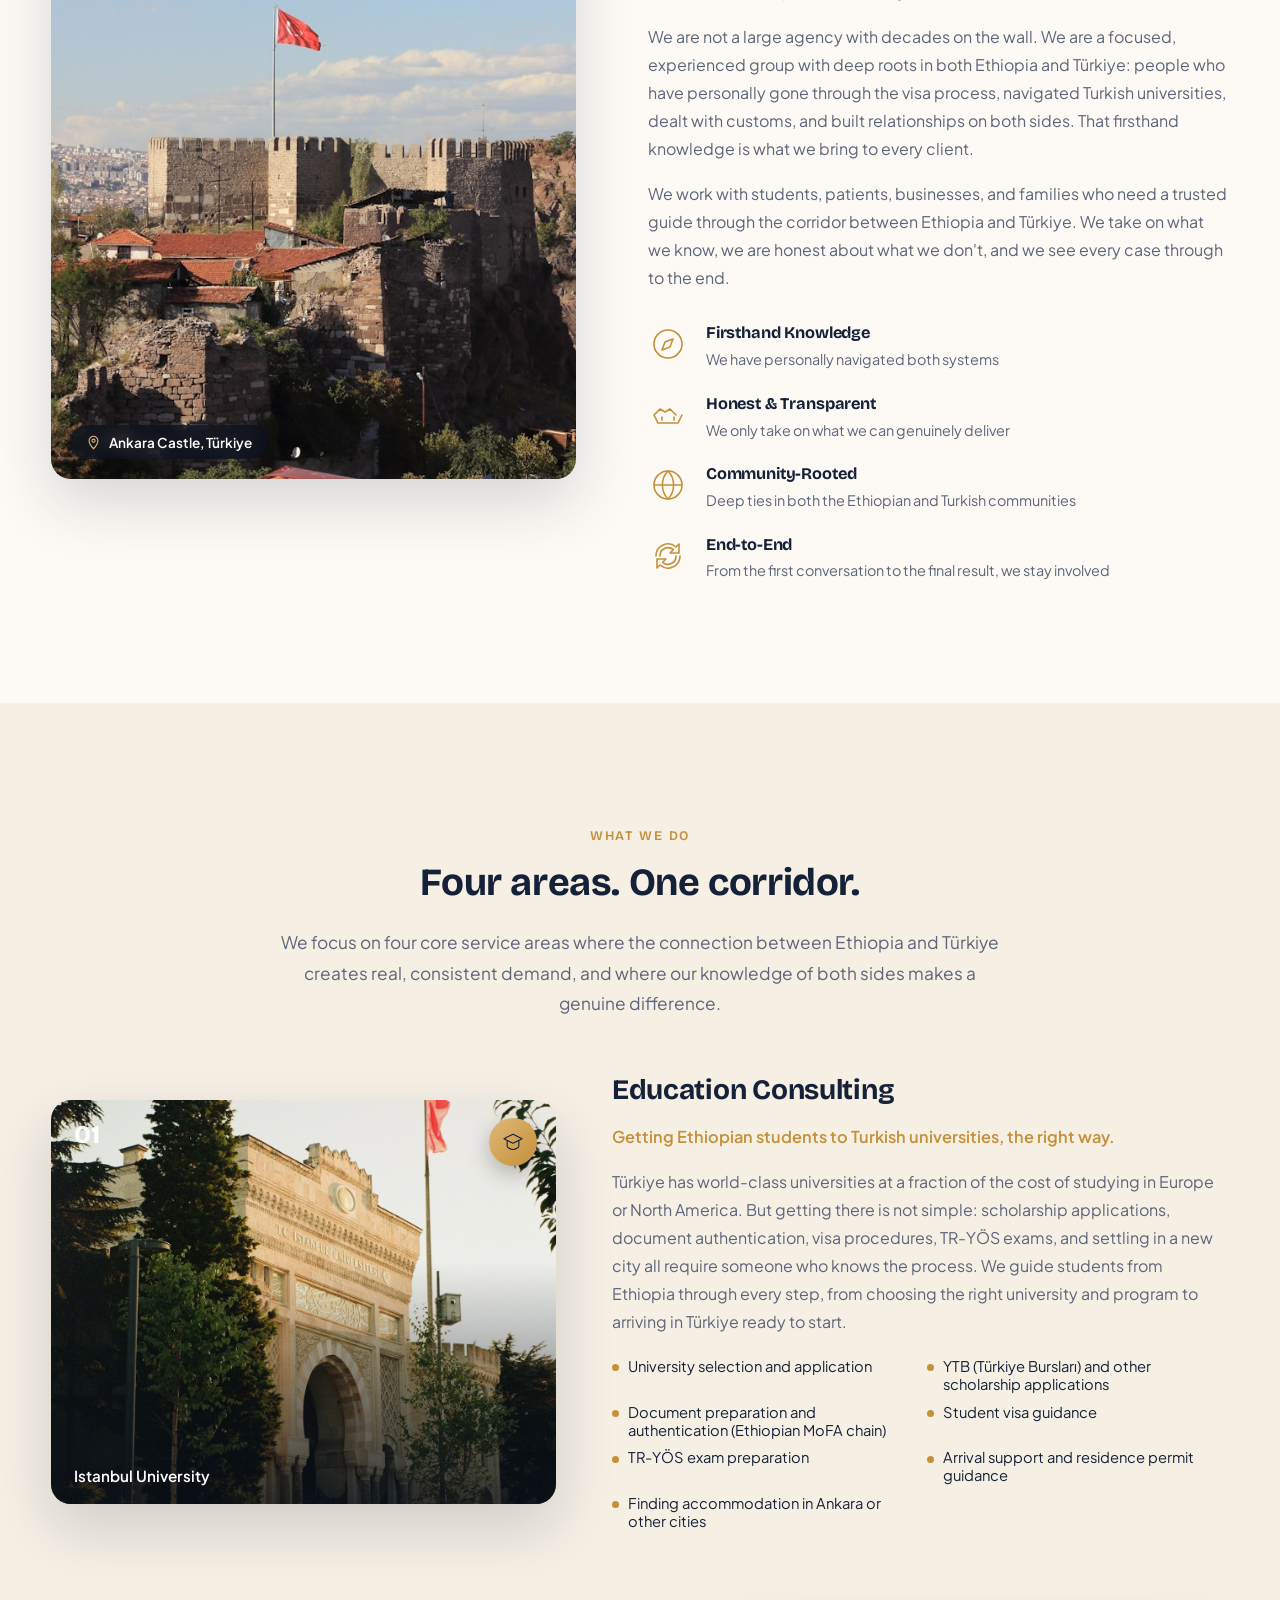
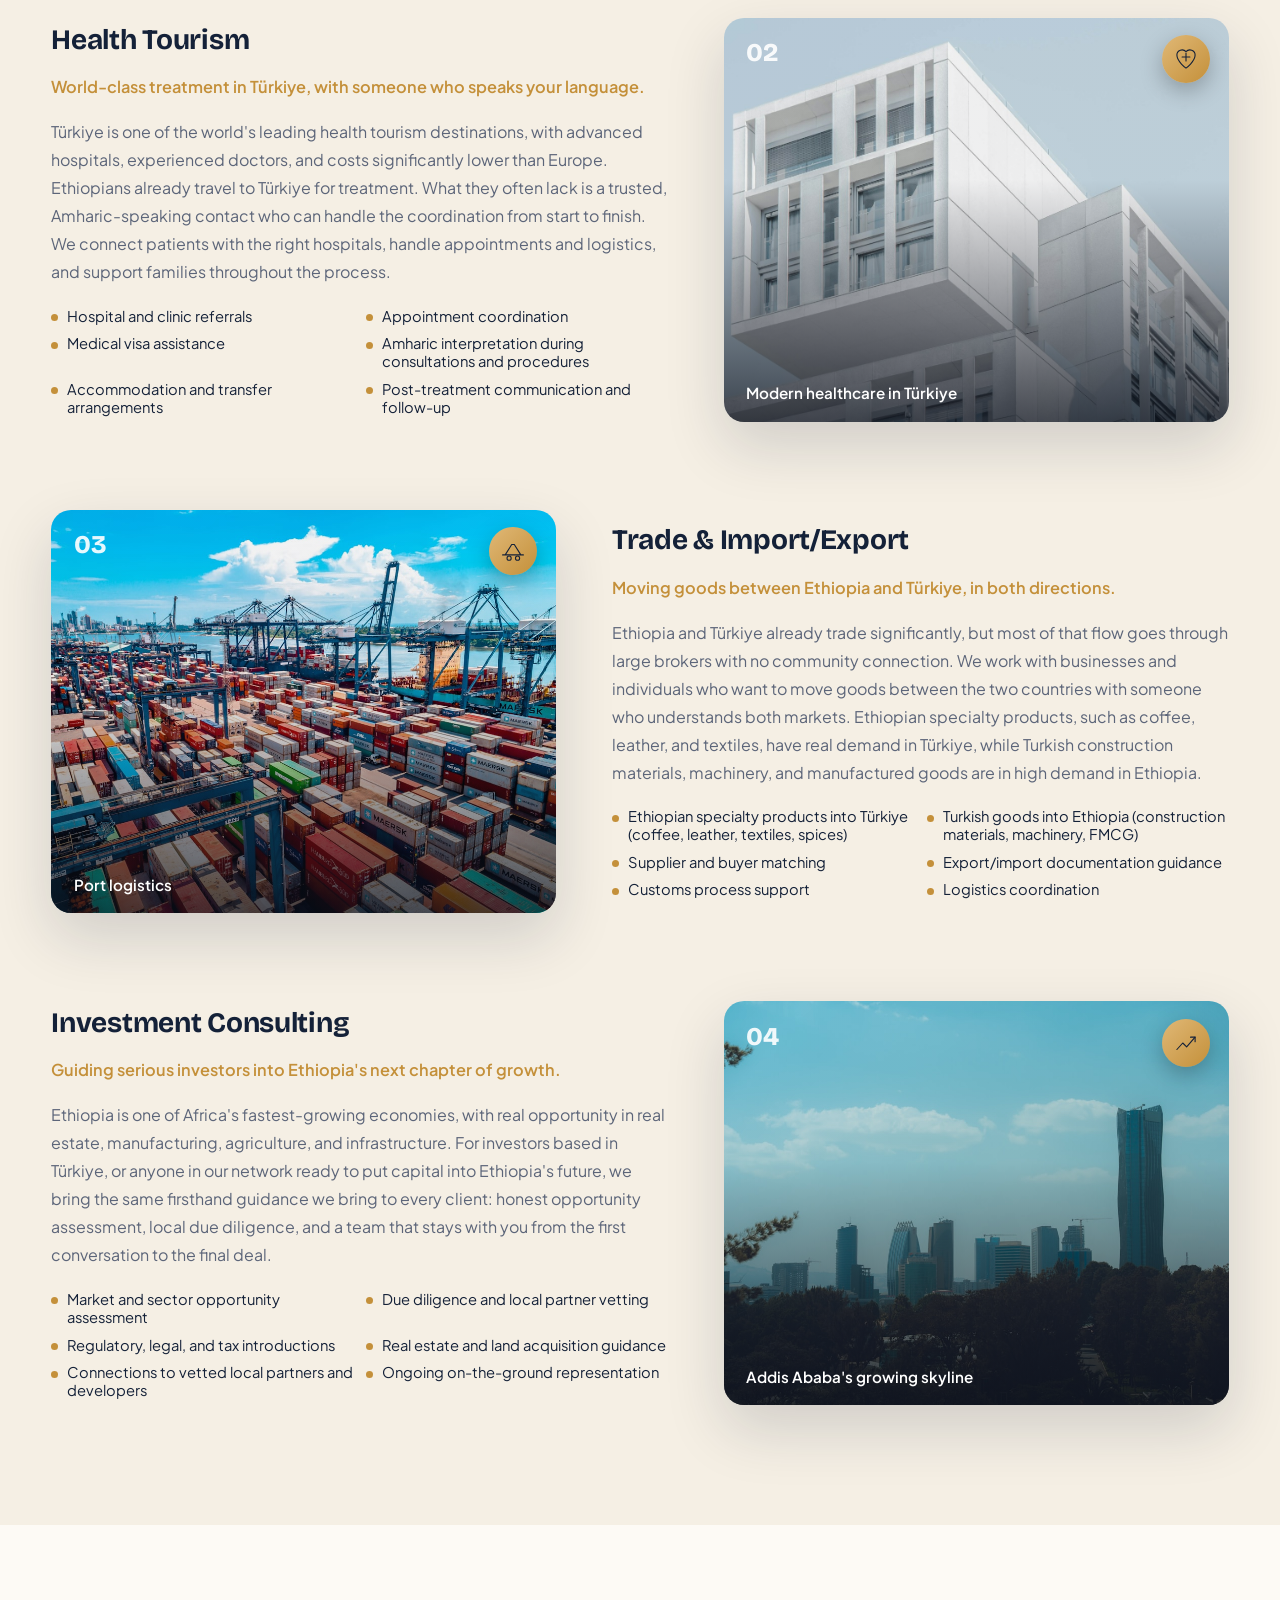
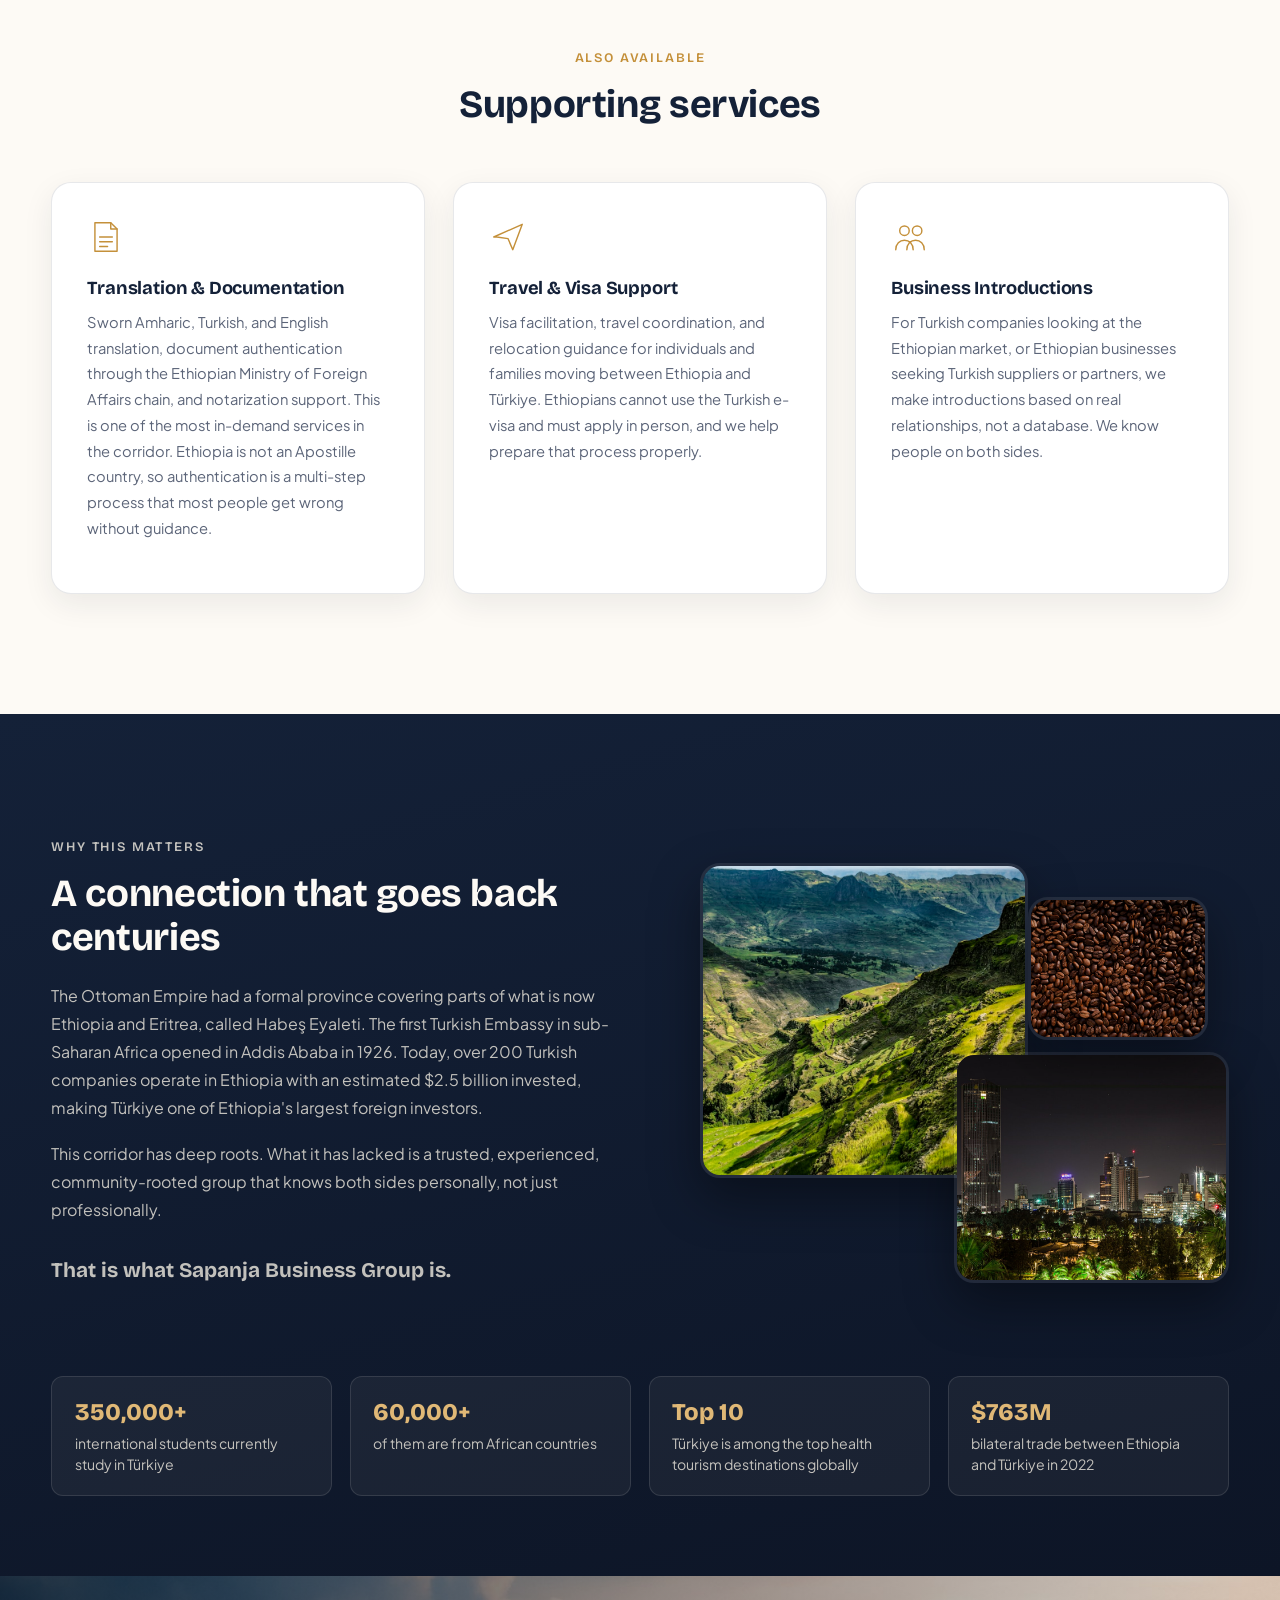
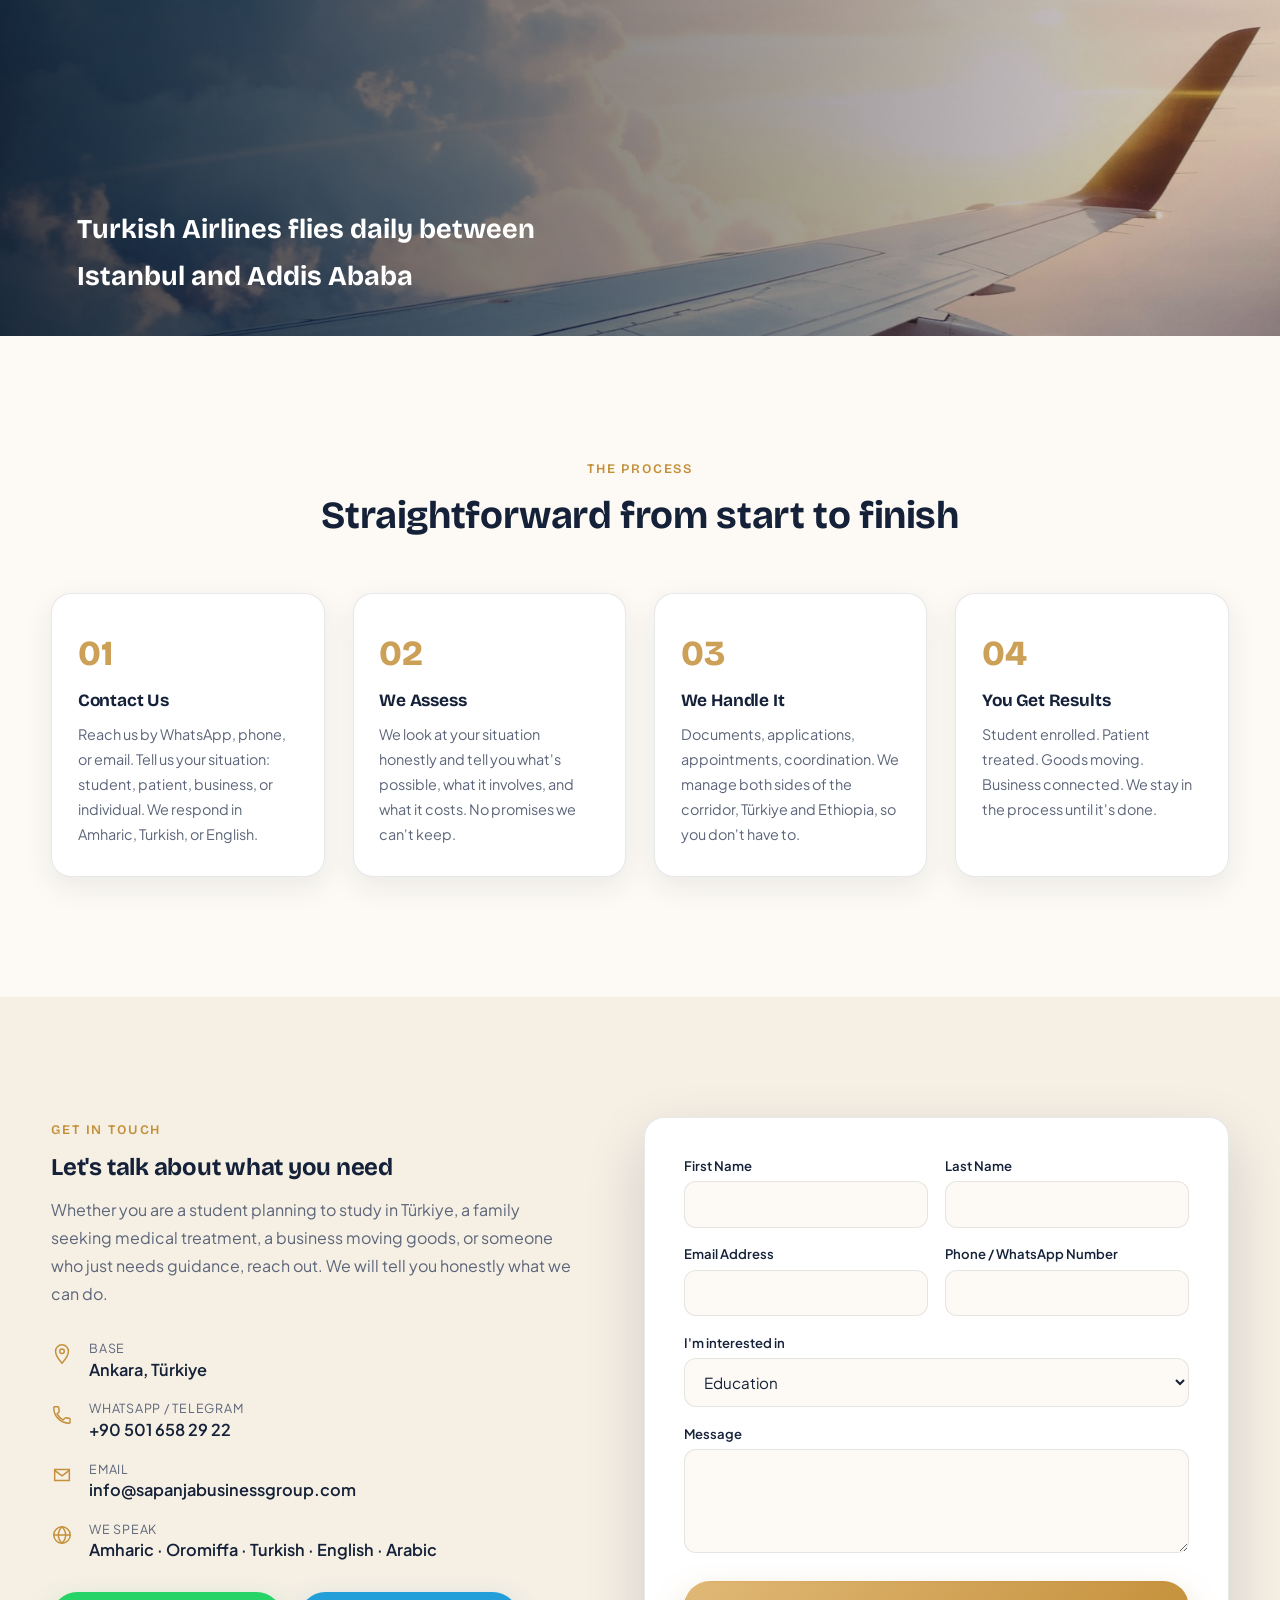
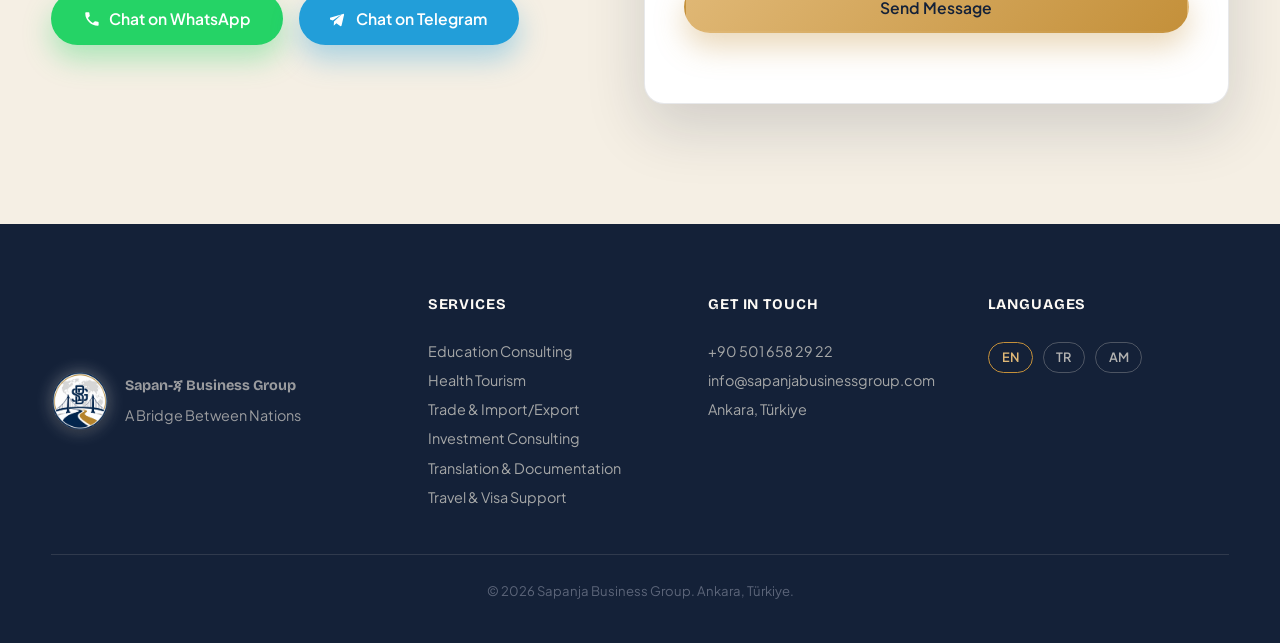
==== commit ad6f859f: "Update header brand mark, footer layout, and site tagline Header now matches the footer's Sapan-ጃ st" ====
--- a/index.html
+++ b/index.html
@@ -32,8 +32,8 @@
     <a href="#home" class="brand">
       <img src="assets/logo-icon.png" alt="Sapanja Business Group" class="brand-logo">
       <span class="brand-text">
-        <span class="brand-name">Sapanja Business Group</span>
-        <span class="brand-tag" data-i18n="footer.tagline">Connecting Ethiopia and Türkiye</span>
+        <span class="brand-name">Sapan-ጃ Business Group</span>
+        <span class="brand-tag" data-i18n="footer.tagline">A Bridge Between Nations</span>
       </span>
     </a>
 
@@ -431,8 +431,10 @@
   <div class="container footer-inner">
     <div class="footer-brand">
       <img src="assets/logo-icon.png" alt="Sapanja Business Group" class="footer-logo">
-      <p class="footer-brand-name">Sapan-ጃ Business Group</p>
-      <p data-i18n="footer.tagline">Connecting Ethiopia and Türkiye</p>
+      <div class="footer-brand-text">
+        <p class="footer-brand-name">Sapan-ጃ Business Group</p>
+        <p data-i18n="footer.tagline">A Bridge Between Nations</p>
+      </div>
     </div>
 
     <div class="footer-col">
--- a/css/styles.css
+++ b/css/styles.css
@@ -494,13 +494,15 @@
   display:grid; grid-template-columns: 1.4fr 1fr 1fr 1fr; gap:2.5rem;
   padding-bottom: 3rem; border-bottom:1px solid rgba(245,239,228,.12);
 }
+.footer-brand{ display:flex; align-items:center; gap:1rem; }
 .footer-logo{
-  width:58px; height:58px; object-fit:contain; margin-bottom:1rem;
+  width:58px; height:58px; object-fit:contain; flex-shrink:0;
   filter: drop-shadow(0 2px 4px rgba(0,0,0,.3)) drop-shadow(0 0 8px rgba(255,255,255,.35));
 }
+.footer-brand-text{ display:flex; flex-direction:column; gap:.3rem; }
 .footer-brand-name{
   font-family:'Bricolage Grotesque','Noto Sans Ethiopic',sans-serif; font-weight:700;
-  color: var(--white); font-size:1.05rem; margin:0 0 .35rem;
+  color: var(--white); font-size:1.25rem; margin:0;
 }
 .footer-brand p{ color: rgba(245,239,228,.6); font-size:.9rem; margin:0; }
 .footer-col h4{ color: var(--white); font-size:.92rem; text-transform:uppercase; letter-spacing:.06em; margin-bottom:1.1rem; font-family:'Bricolage Grotesque',sans-serif; }
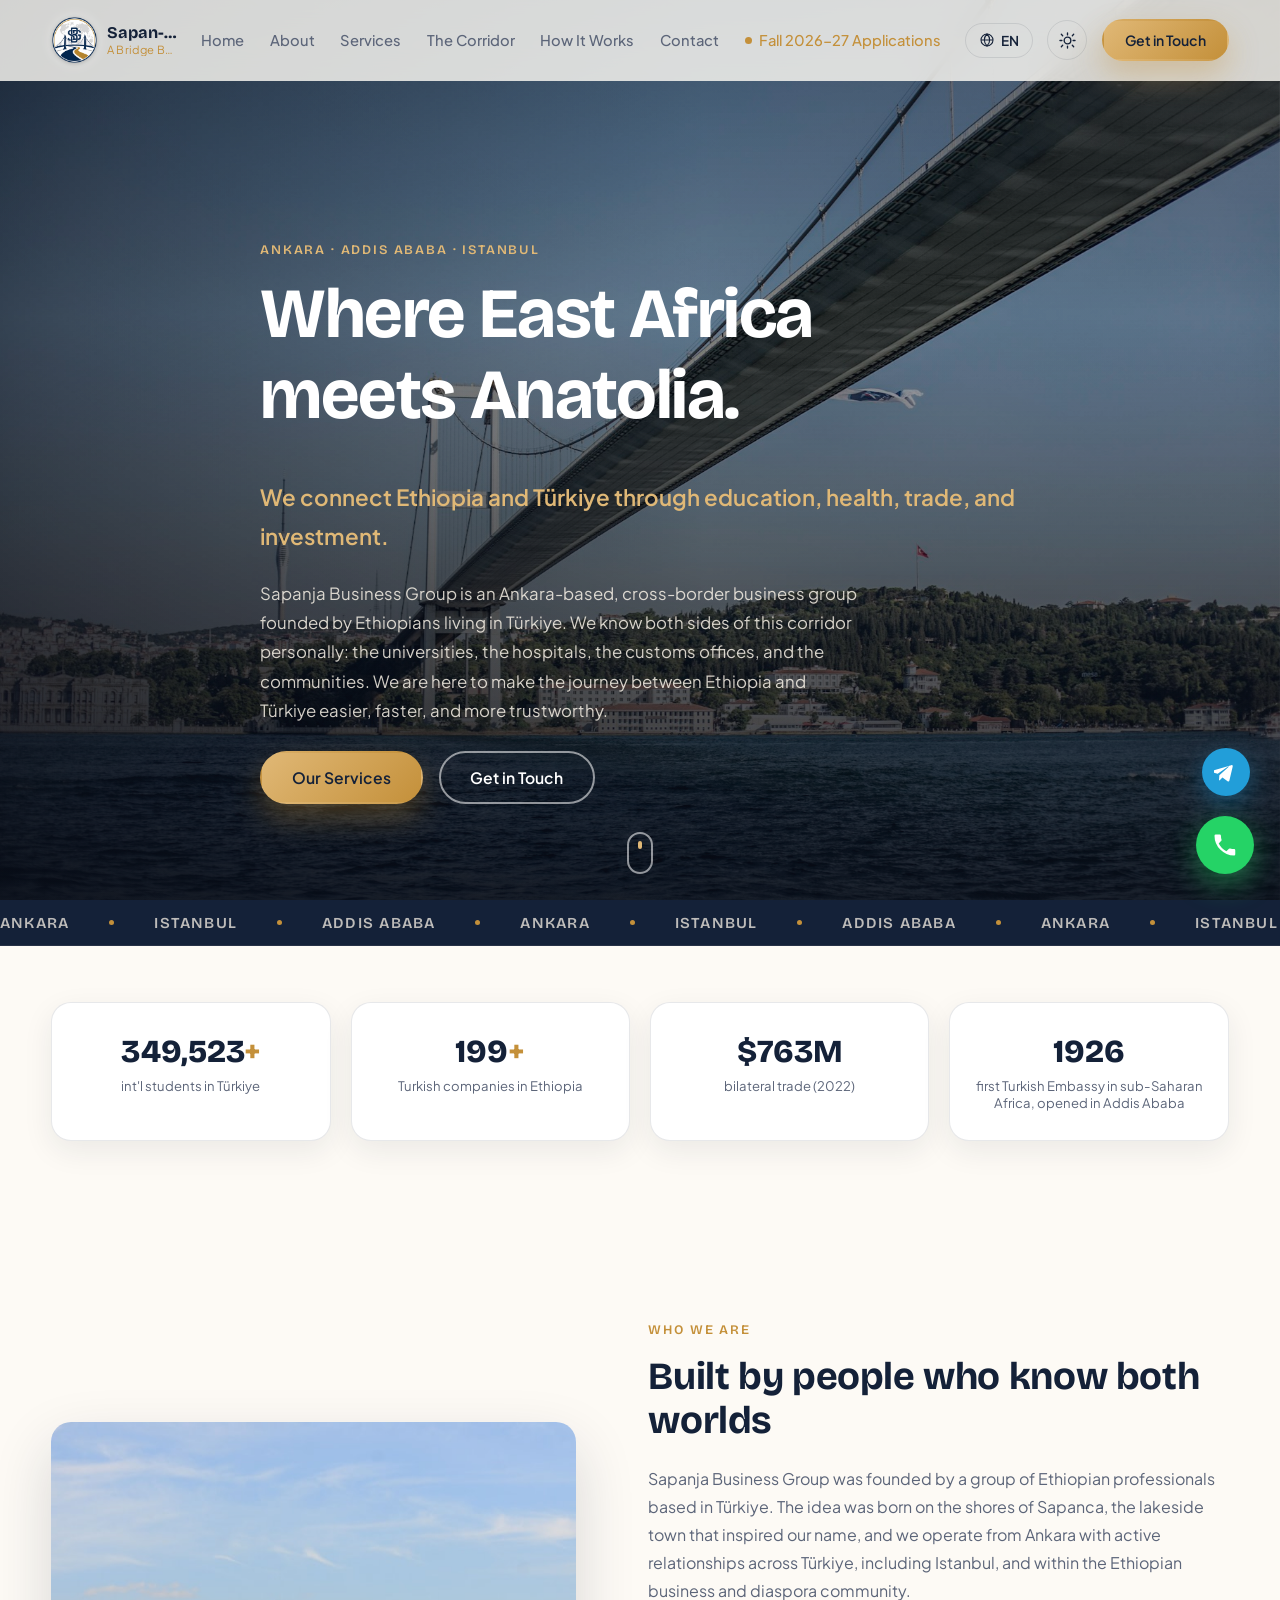
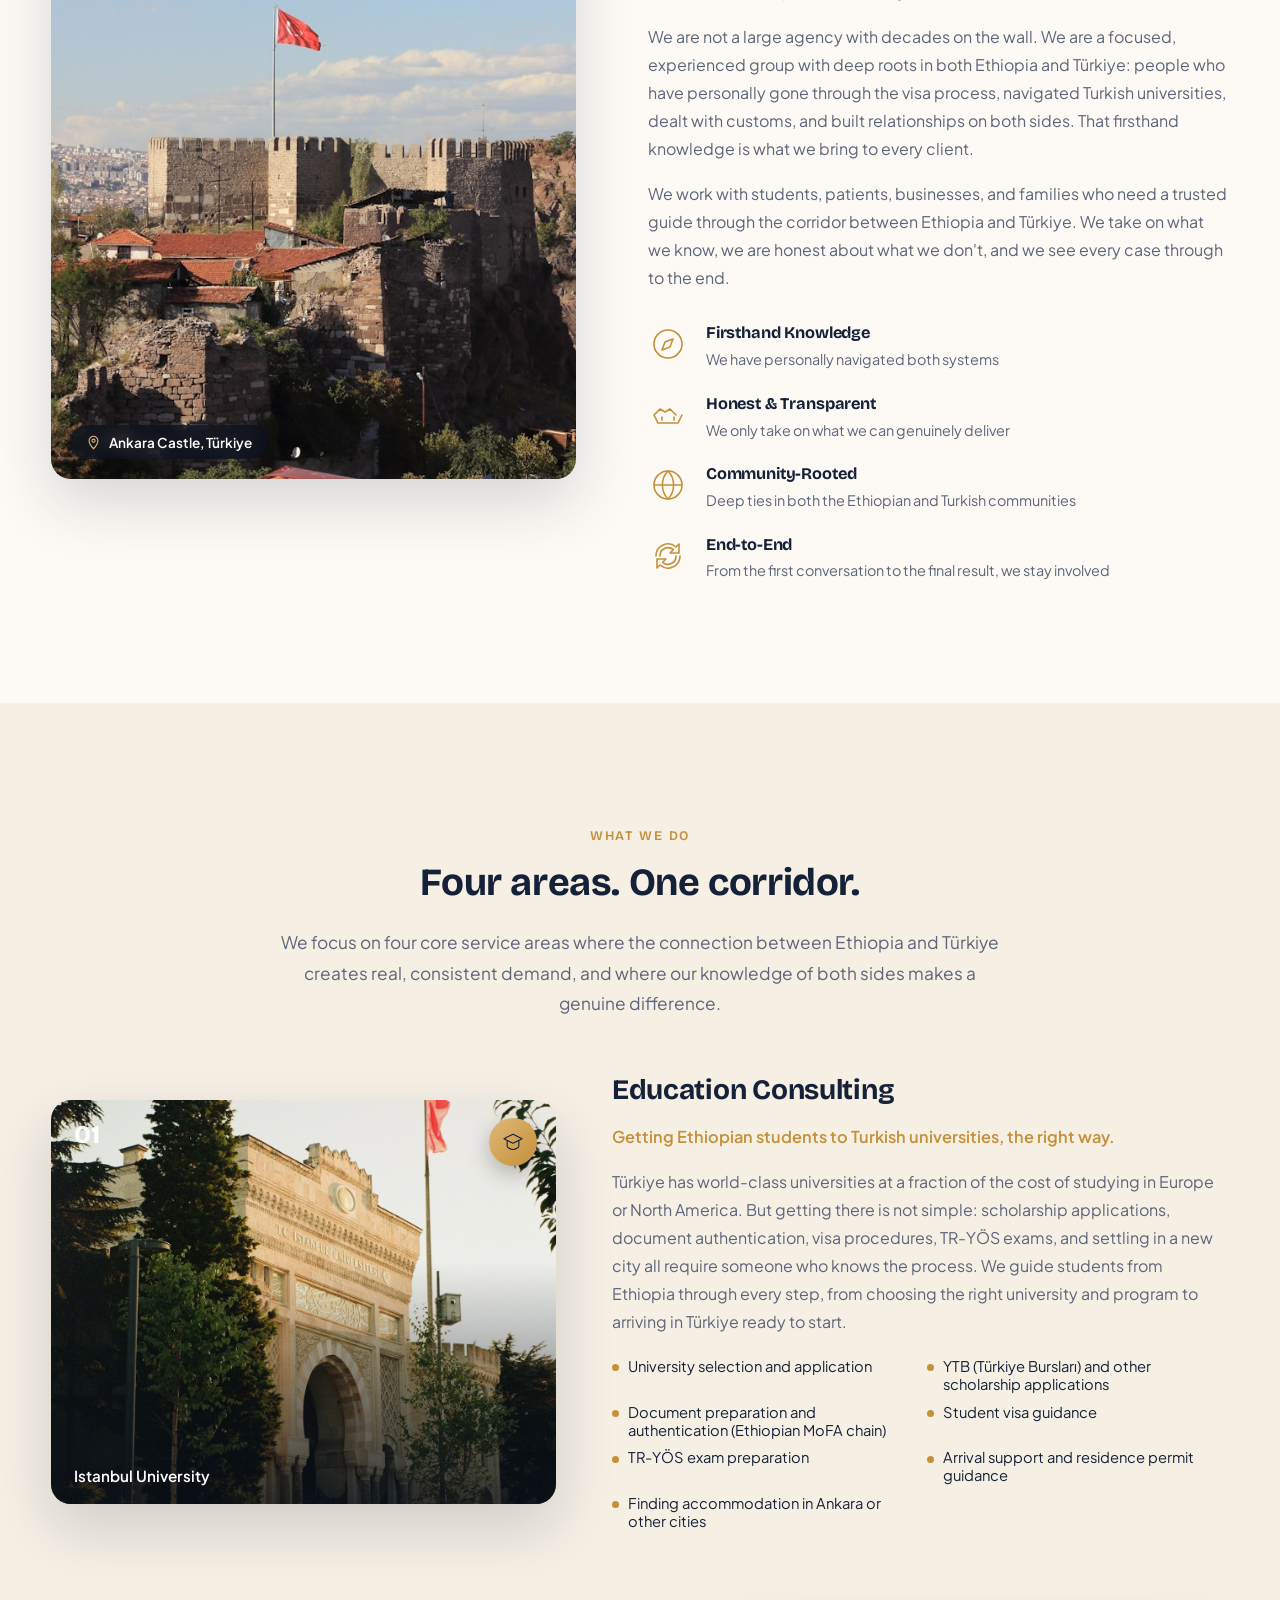
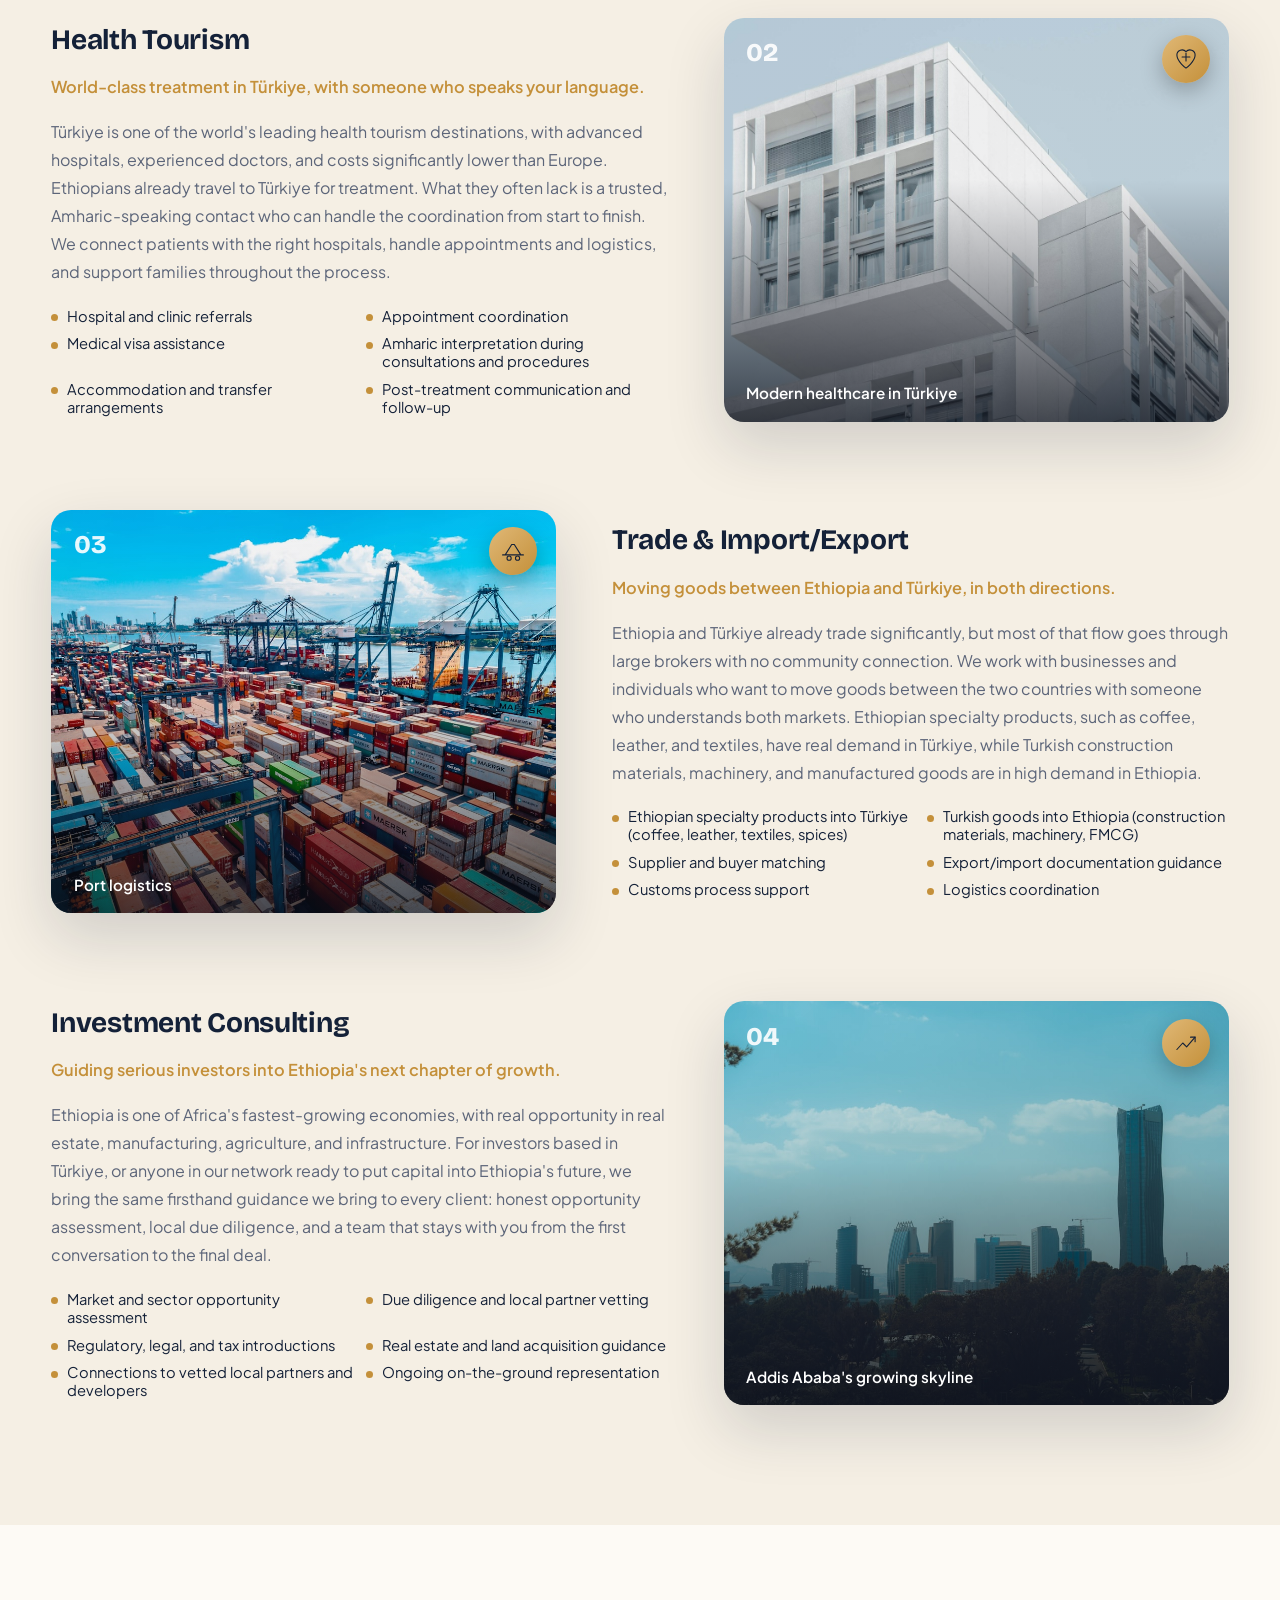
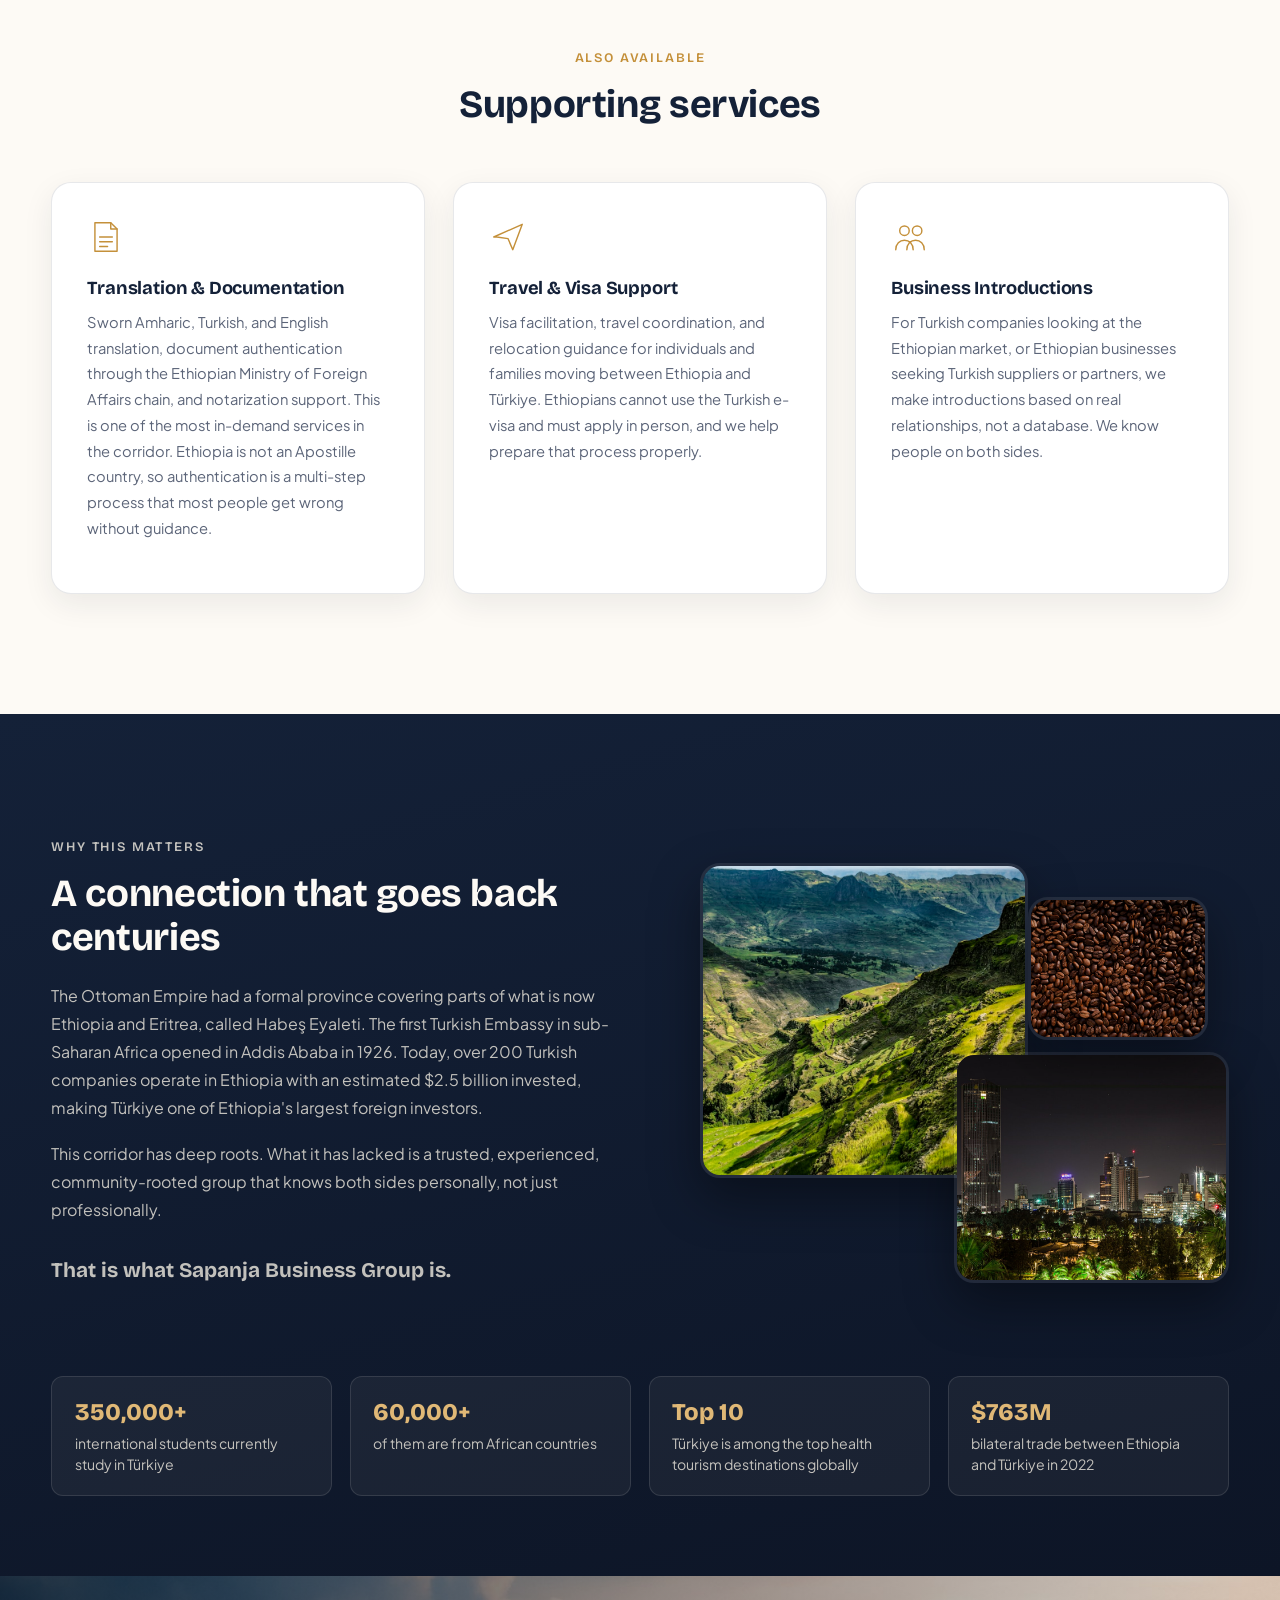
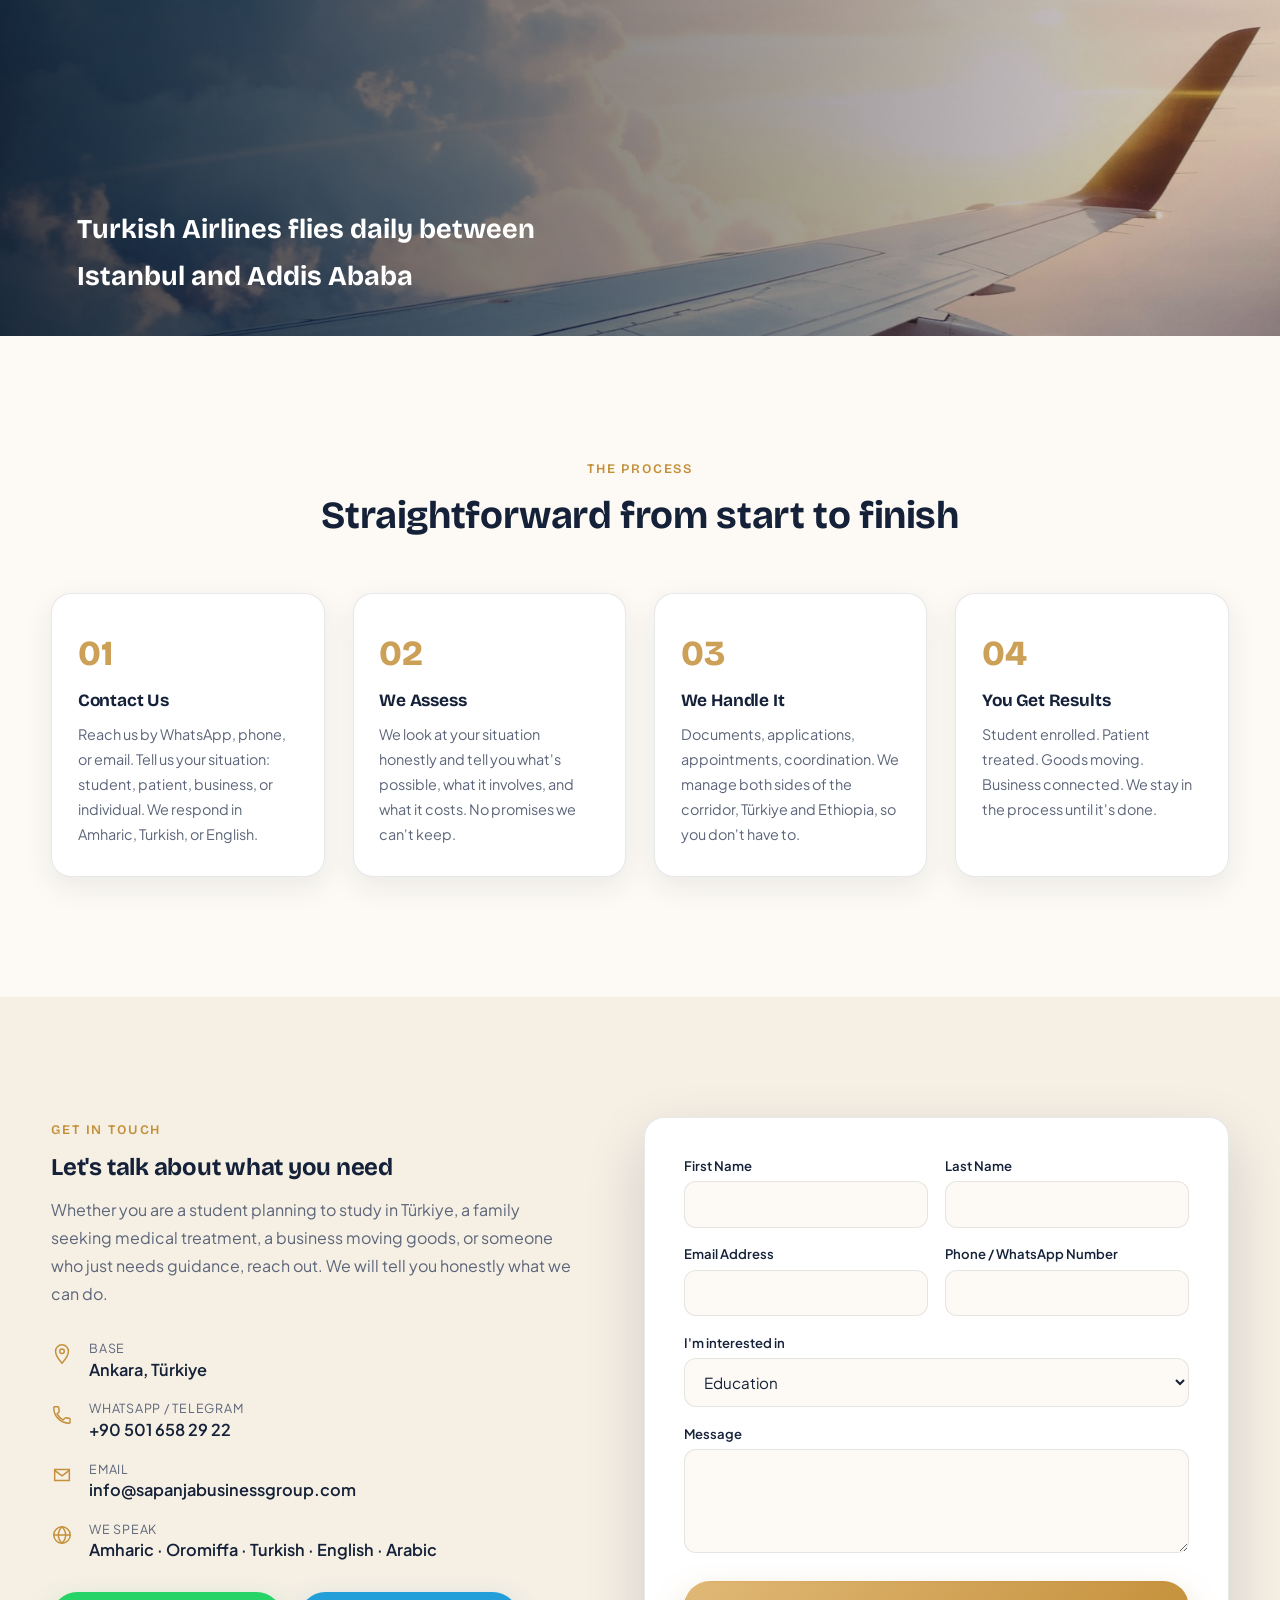
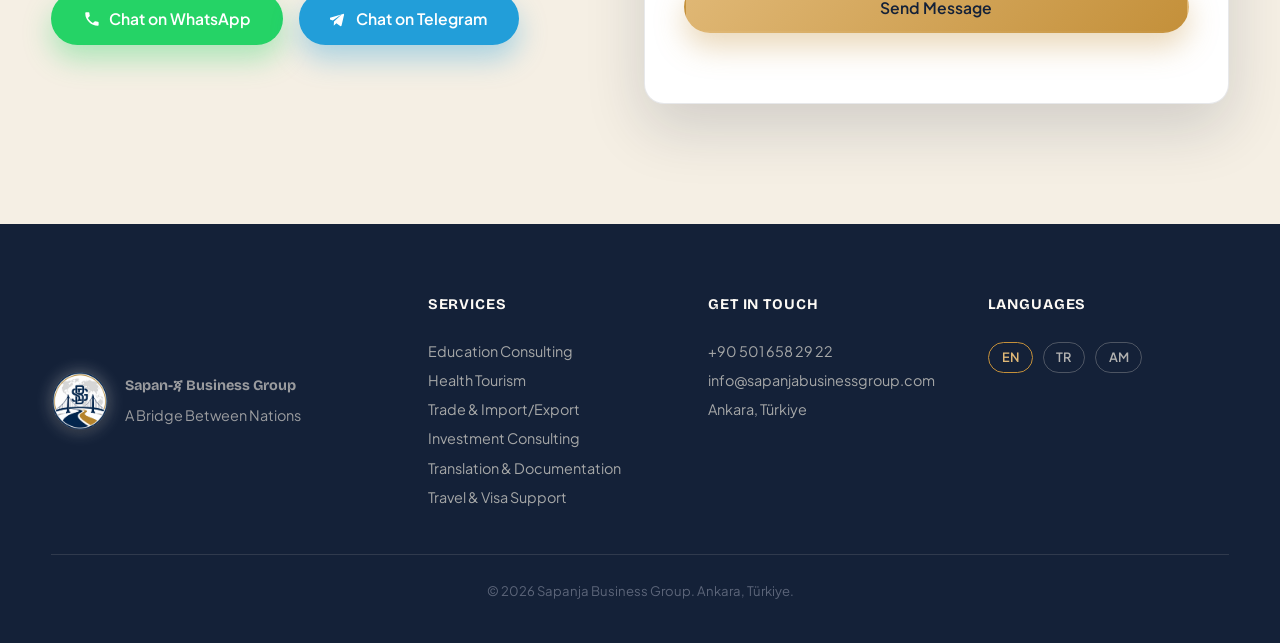
==== commit 7db5800a: "Add "No Payment Before Acceptance" trust line and fix missing investment mention Added a trust badge" ====
--- a/index.html
+++ b/index.html
@@ -9,7 +9,7 @@
 <link rel="icon" type="image/png" href="assets/logo-icon.png">
 
 <meta property="og:title" content="Sapanja Business Group | Connecting Ethiopia and Türkiye">
-<meta property="og:description" content="Education, health tourism, and trade between Ethiopia and Türkiye.">
+<meta property="og:description" content="Education, health tourism, trade, and investment between Ethiopia and Türkiye.">
 <meta property="og:image" content="assets/images/hero-istanbul.jpg">
 <meta property="og:type" content="website">
 
@@ -25,6 +25,7 @@
   <div class="preloader-badge">
     <video class="preloader-video" src="assets/animation.mp4" autoplay muted playsinline></video>
   </div>
+  <p class="preloader-text">A Bridge Between Nations</p>
 </div>
 
 <header class="site-header" id="siteHeader">
@@ -410,6 +411,7 @@
           <option value="education" data-i18n="form.opt.education">Education</option>
           <option value="health" data-i18n="form.opt.health">Health Tourism</option>
           <option value="trade" data-i18n="form.opt.trade">Trade</option>
+          <option value="investment" data-i18n="form.opt.investment">Investment Consulting</option>
           <option value="translation" data-i18n="form.opt.translation">Translation</option>
           <option value="travel" data-i18n="form.opt.travel">Travel &amp; Visa</option>
           <option value="business" data-i18n="form.opt.business">Business Introduction</option>
--- a/css/styles.css
+++ b/css/styles.css
@@ -556,7 +556,7 @@
 /* ---------- Preloader ---------- */
 #preloader{
   position:fixed; inset:0; z-index:9999; background: var(--sand);
-  display:flex; align-items:center; justify-content:center;
+  display:flex; flex-direction:column; align-items:center; justify-content:center; gap:1.3rem;
   transition: opacity .6s var(--ease), visibility .6s var(--ease);
 }
 #preloader.done{ opacity:0; visibility:hidden; }
@@ -571,6 +571,20 @@
   transform: scale(1.24);
   mix-blend-mode: multiply;
 }
+.preloader-text{
+  display:flex; flex-direction:column; align-items:center; gap:.55rem;
+  font-family:'Bricolage Grotesque',sans-serif; font-weight:700;
+  color: var(--navy); text-transform:uppercase; letter-spacing:.16em;
+  font-size: clamp(.78rem, 2vw, .98rem); margin:0;
+  opacity:0; transform: translateY(10px);
+  animation: preloaderTextIn .5s cubic-bezier(.16,1,.3,1) .15s forwards;
+}
+.preloader-text::after{
+  content:''; width:0; height:2px; background: var(--gold); border-radius:2px;
+  animation: preloaderLineIn .4s cubic-bezier(.16,1,.3,1) .5s forwards;
+}
+@keyframes preloaderTextIn{ to{ opacity:1; transform: translateY(0); } }
+@keyframes preloaderLineIn{ to{ width:46px; } }
 
 /* ---------- Reveal animation ---------- */
 .reveal{ opacity:0; transform: translateY(28px); transition: opacity .7s var(--ease), transform .7s var(--ease); }
